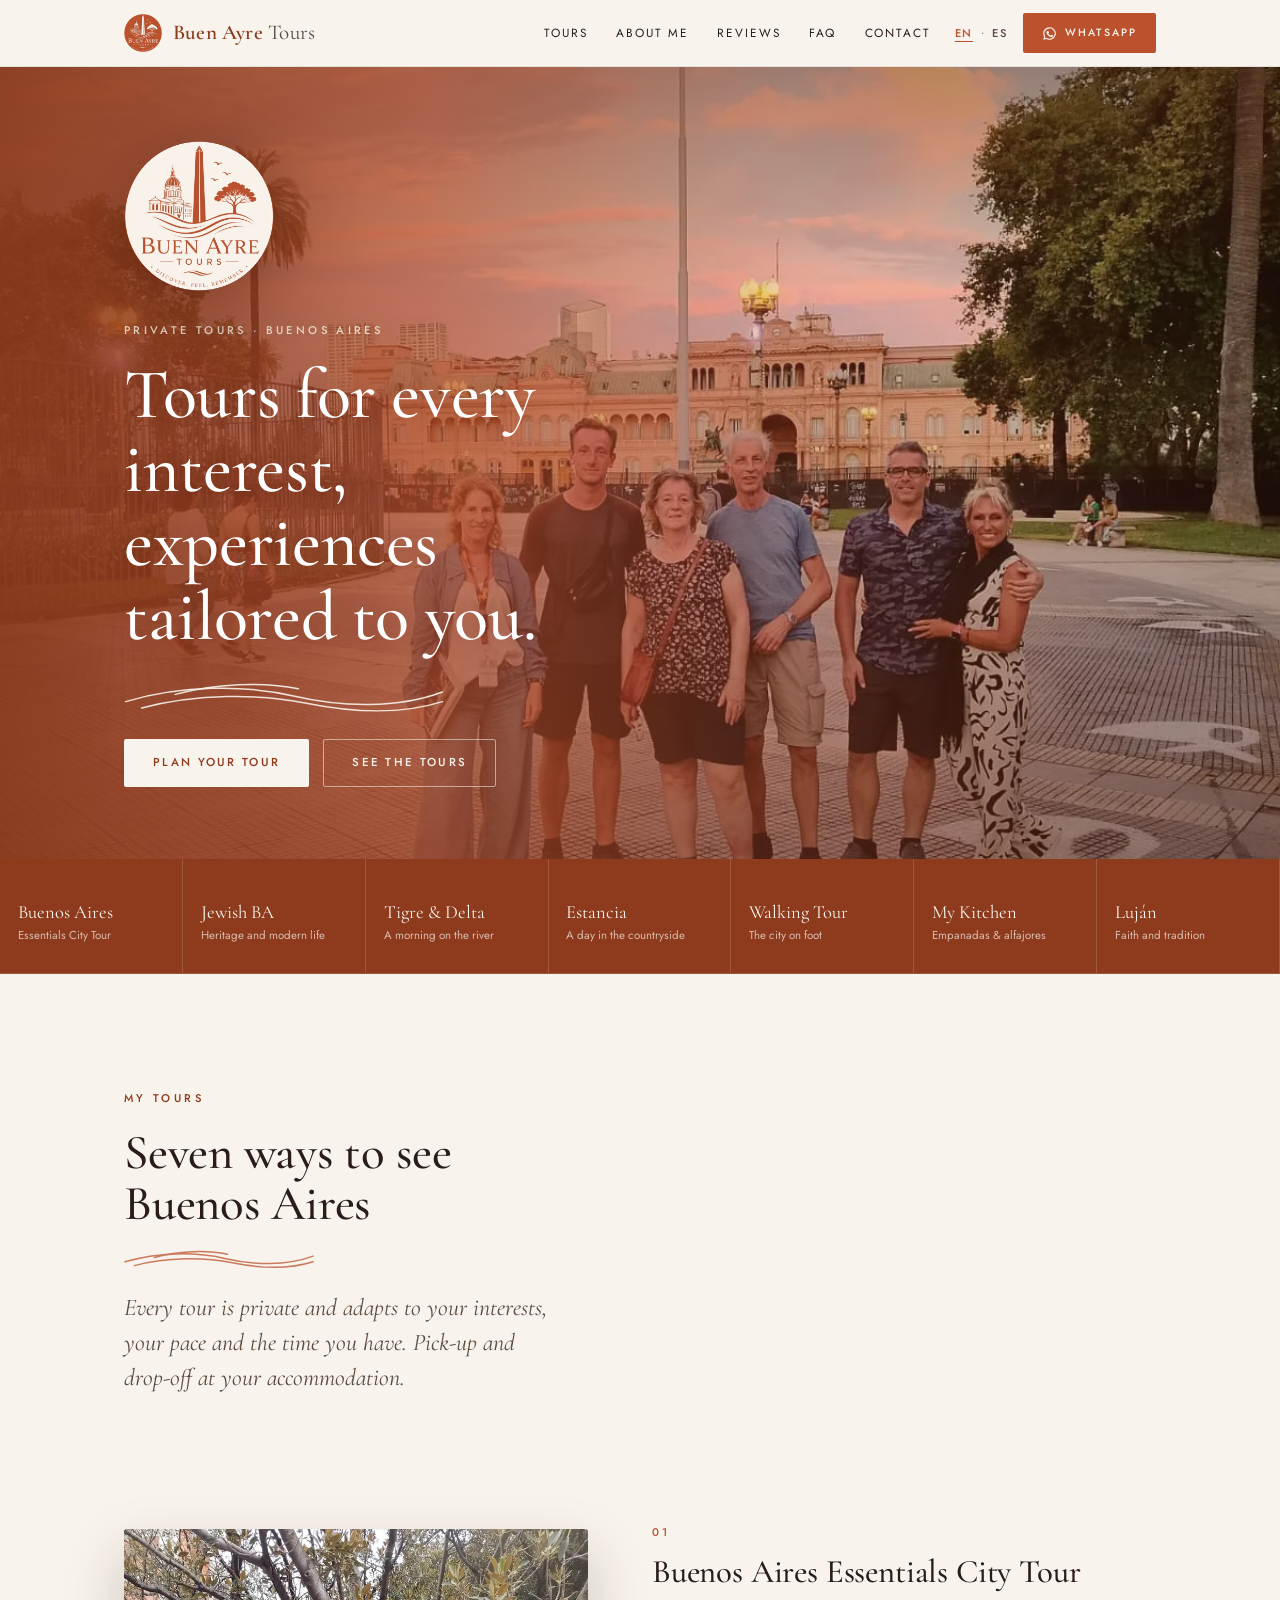
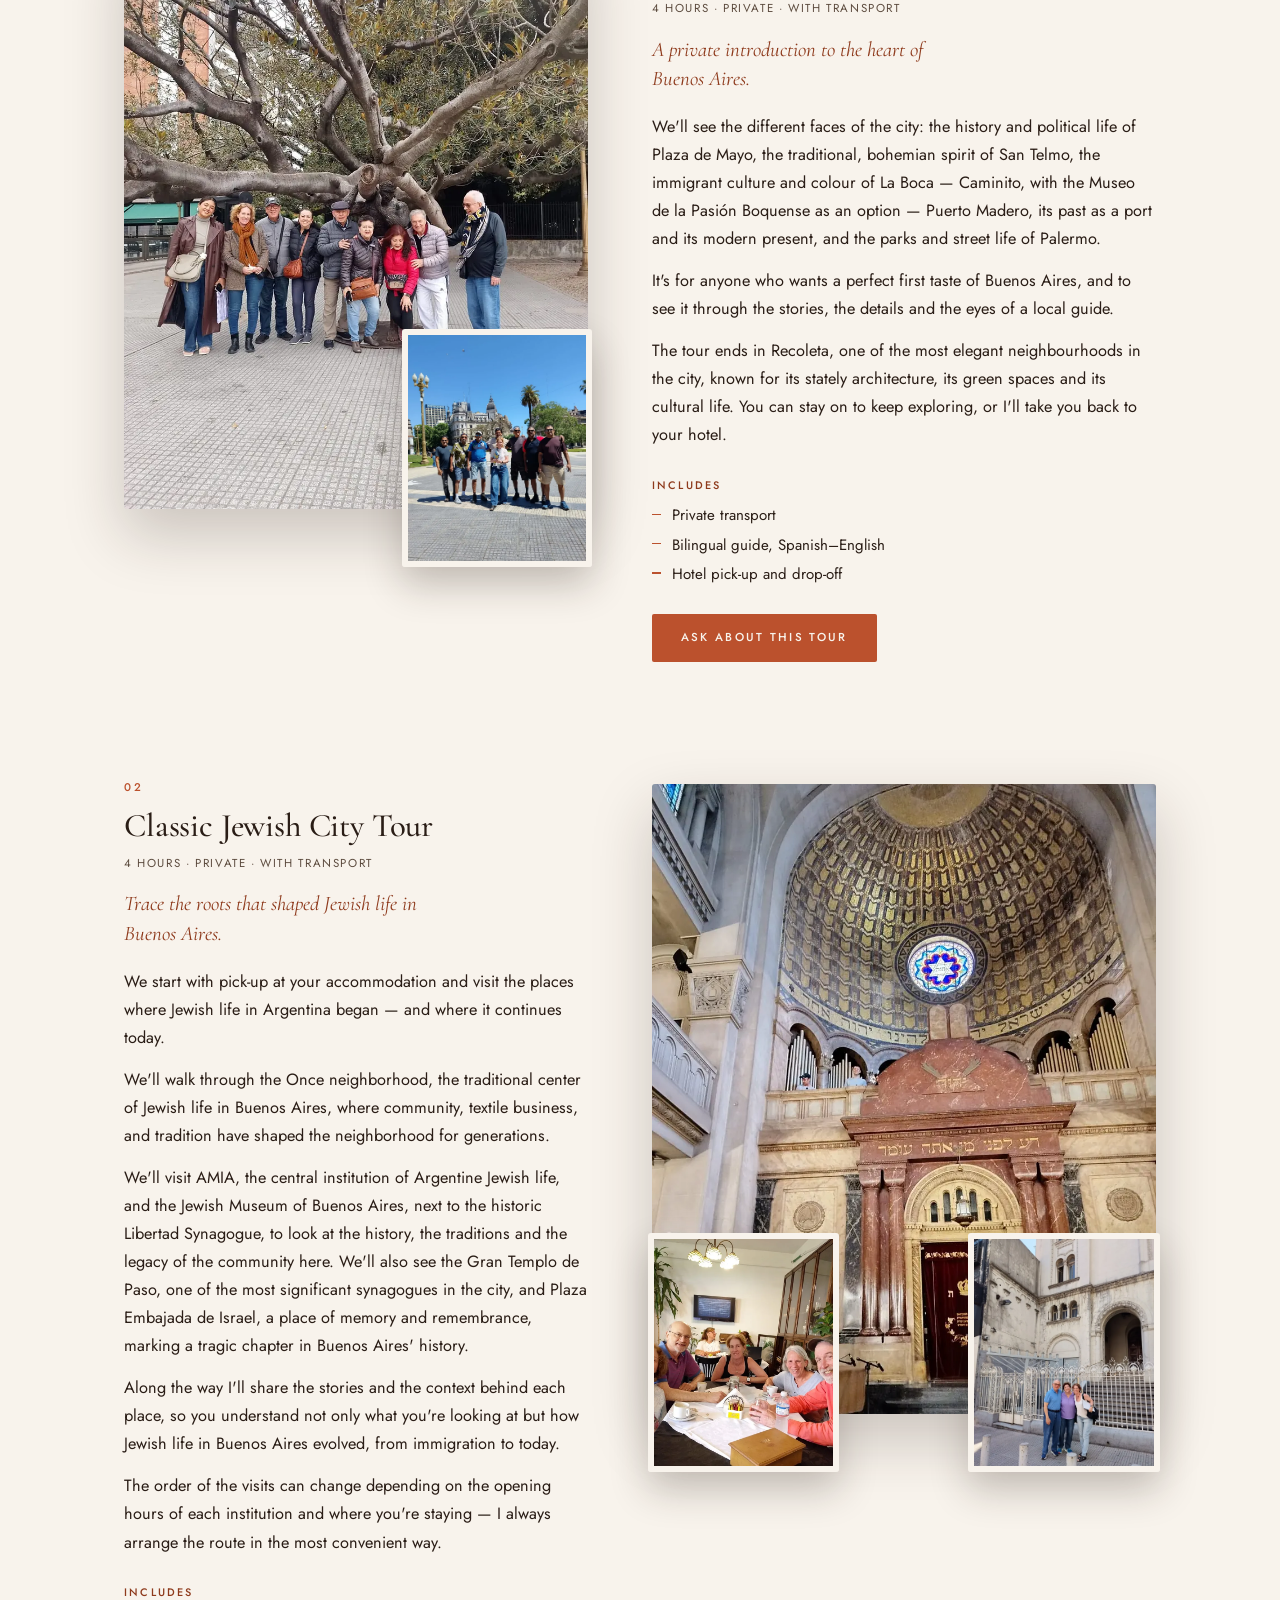
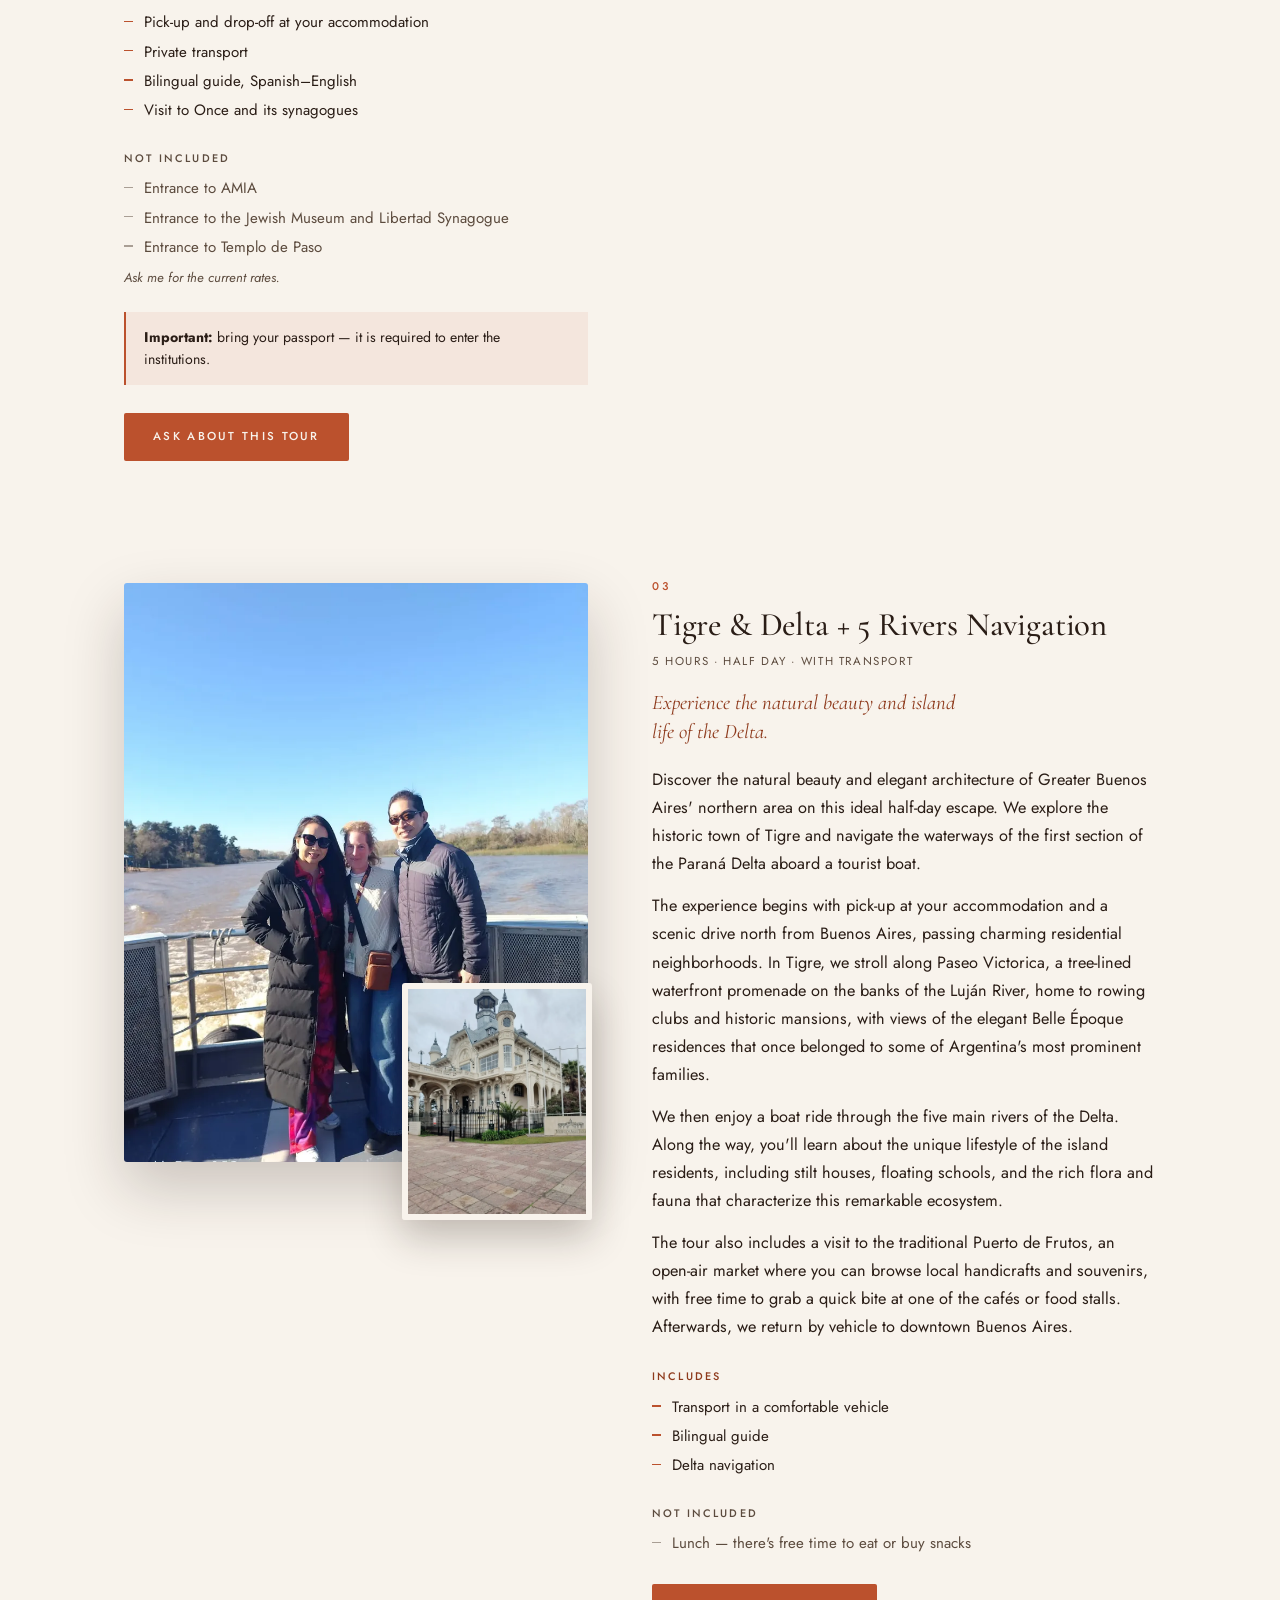
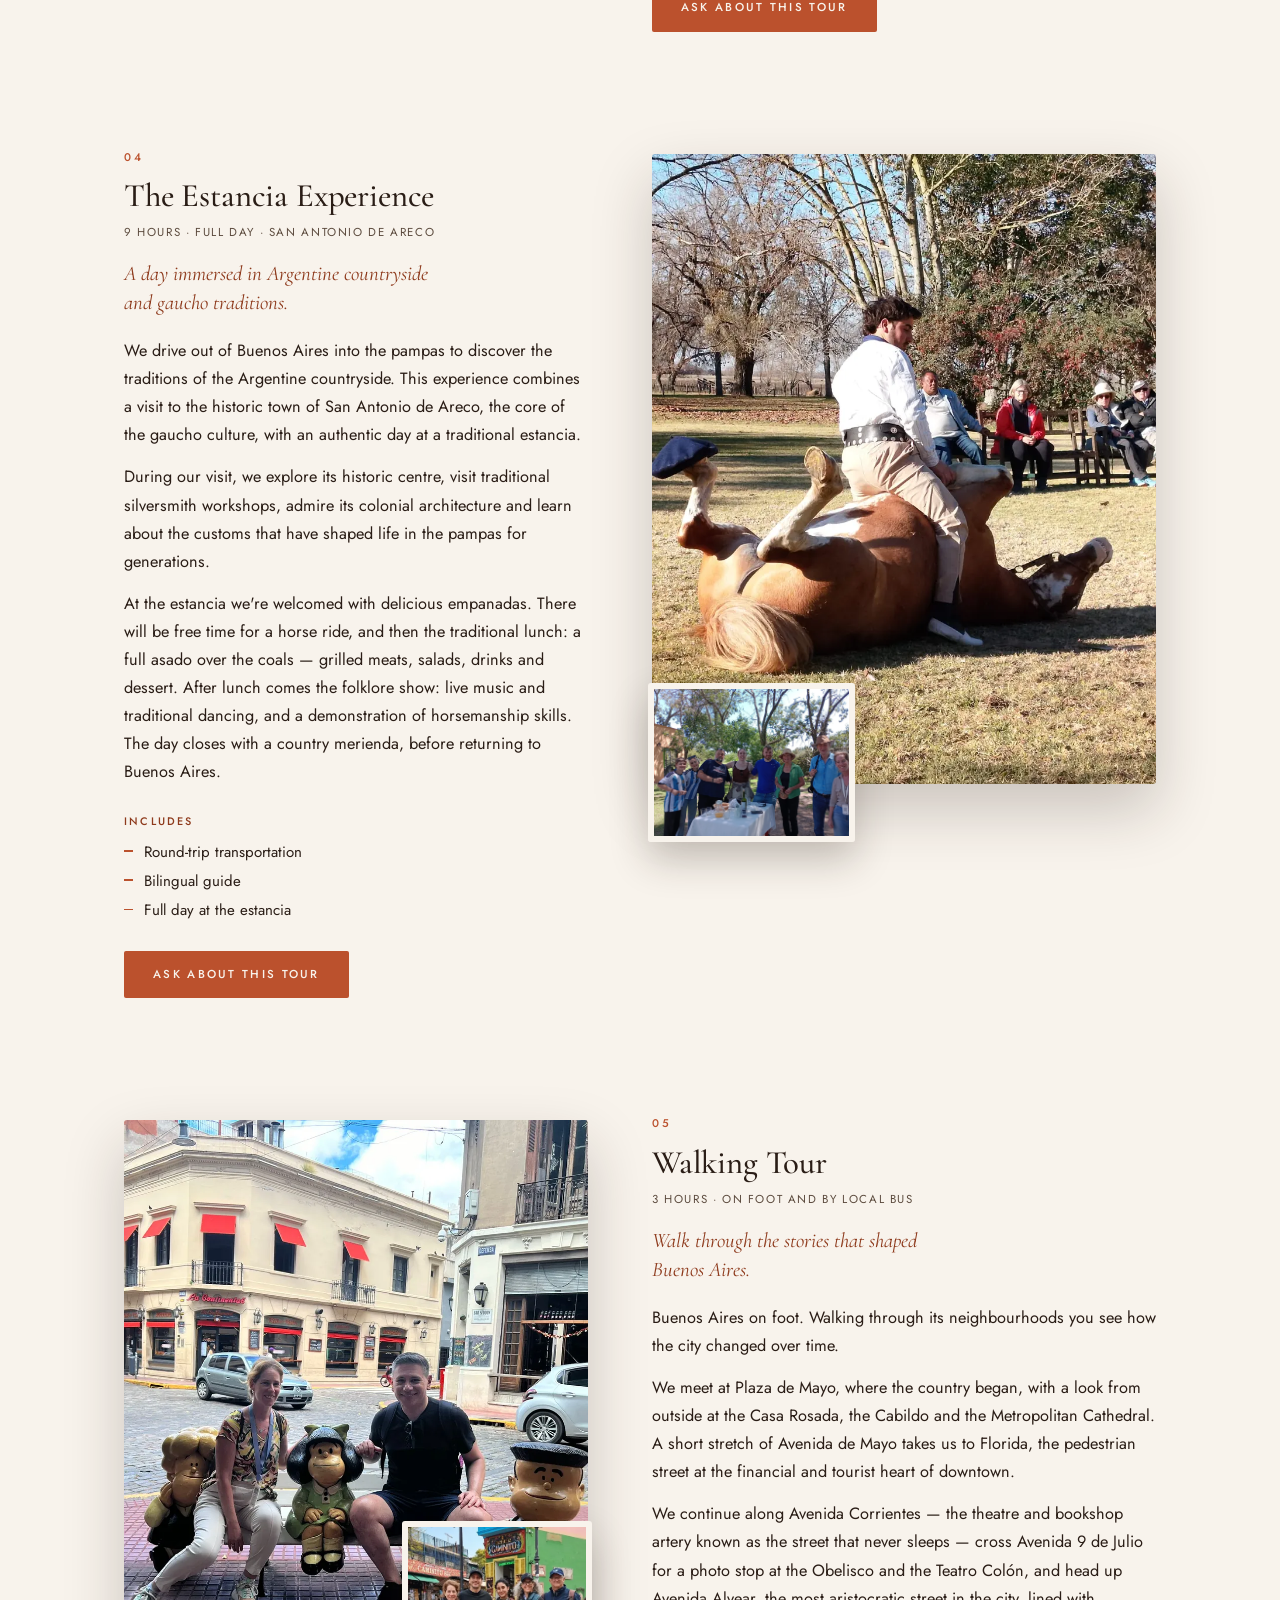
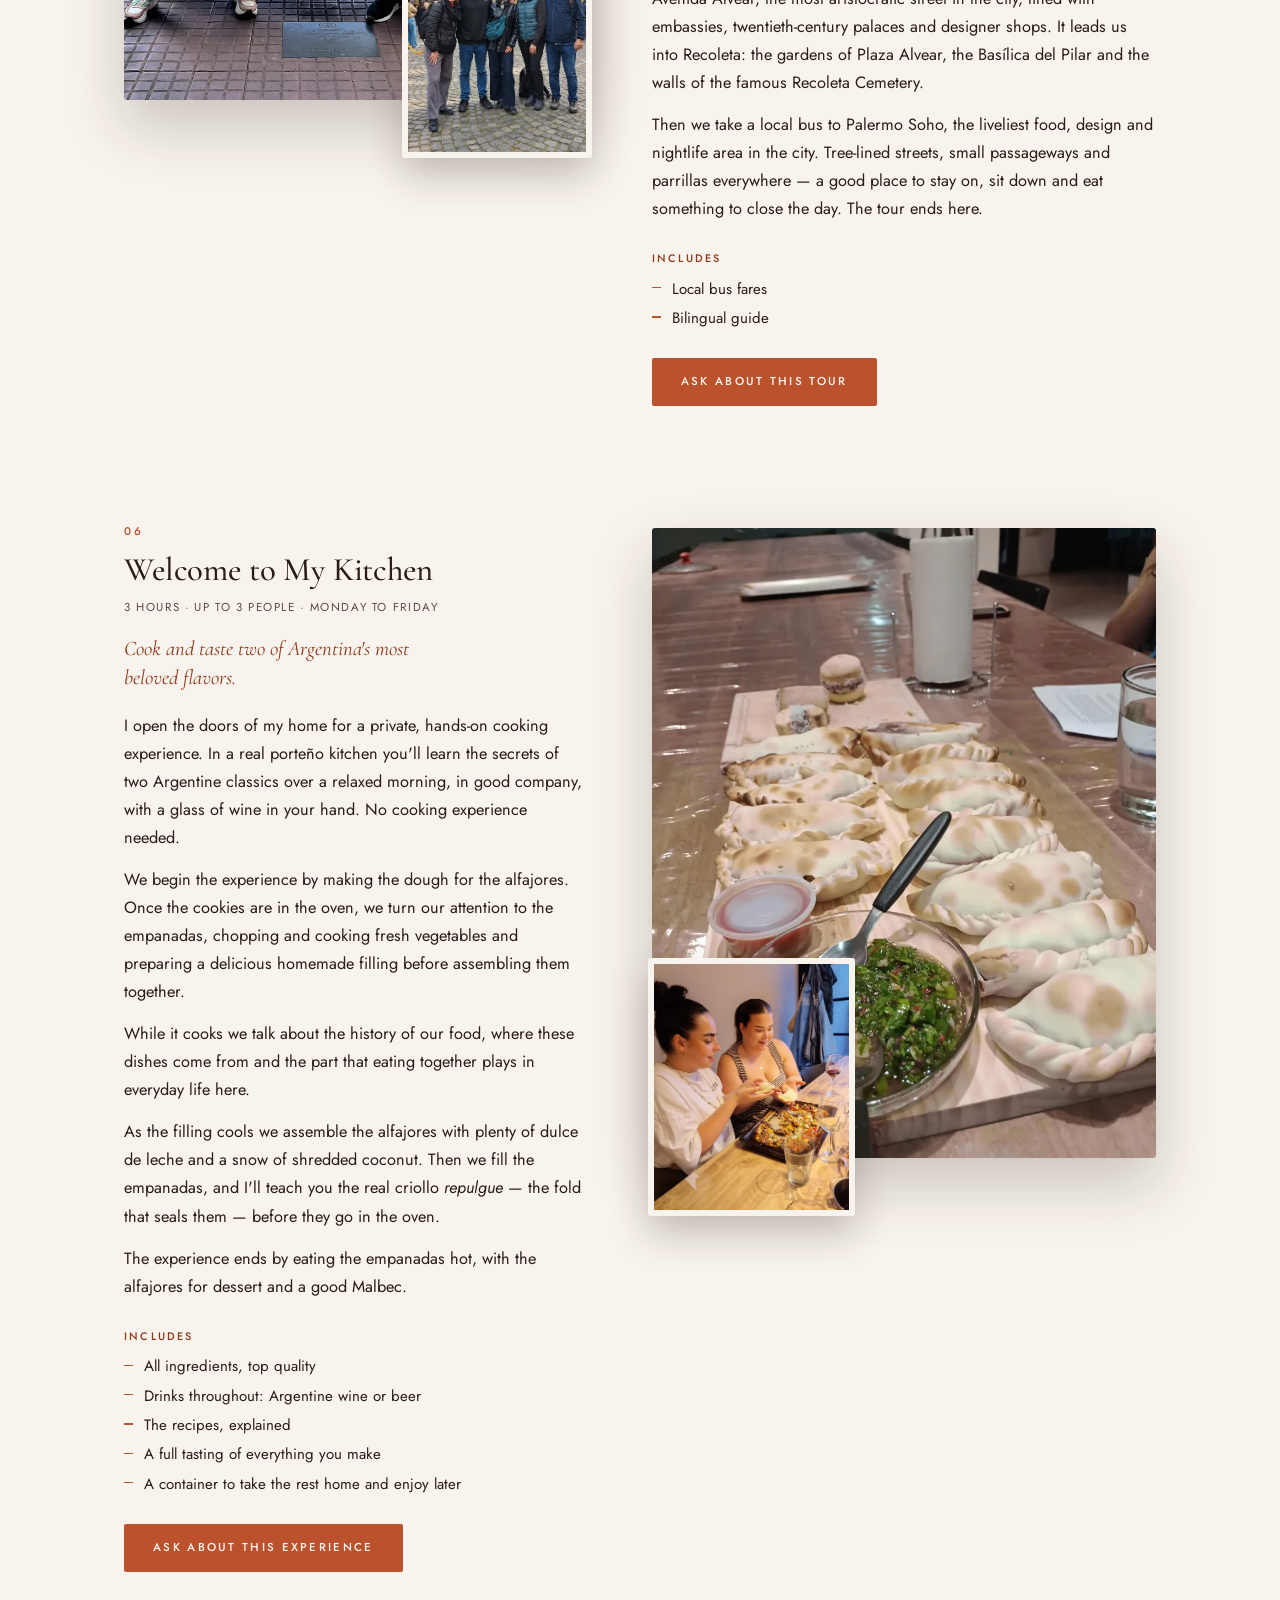
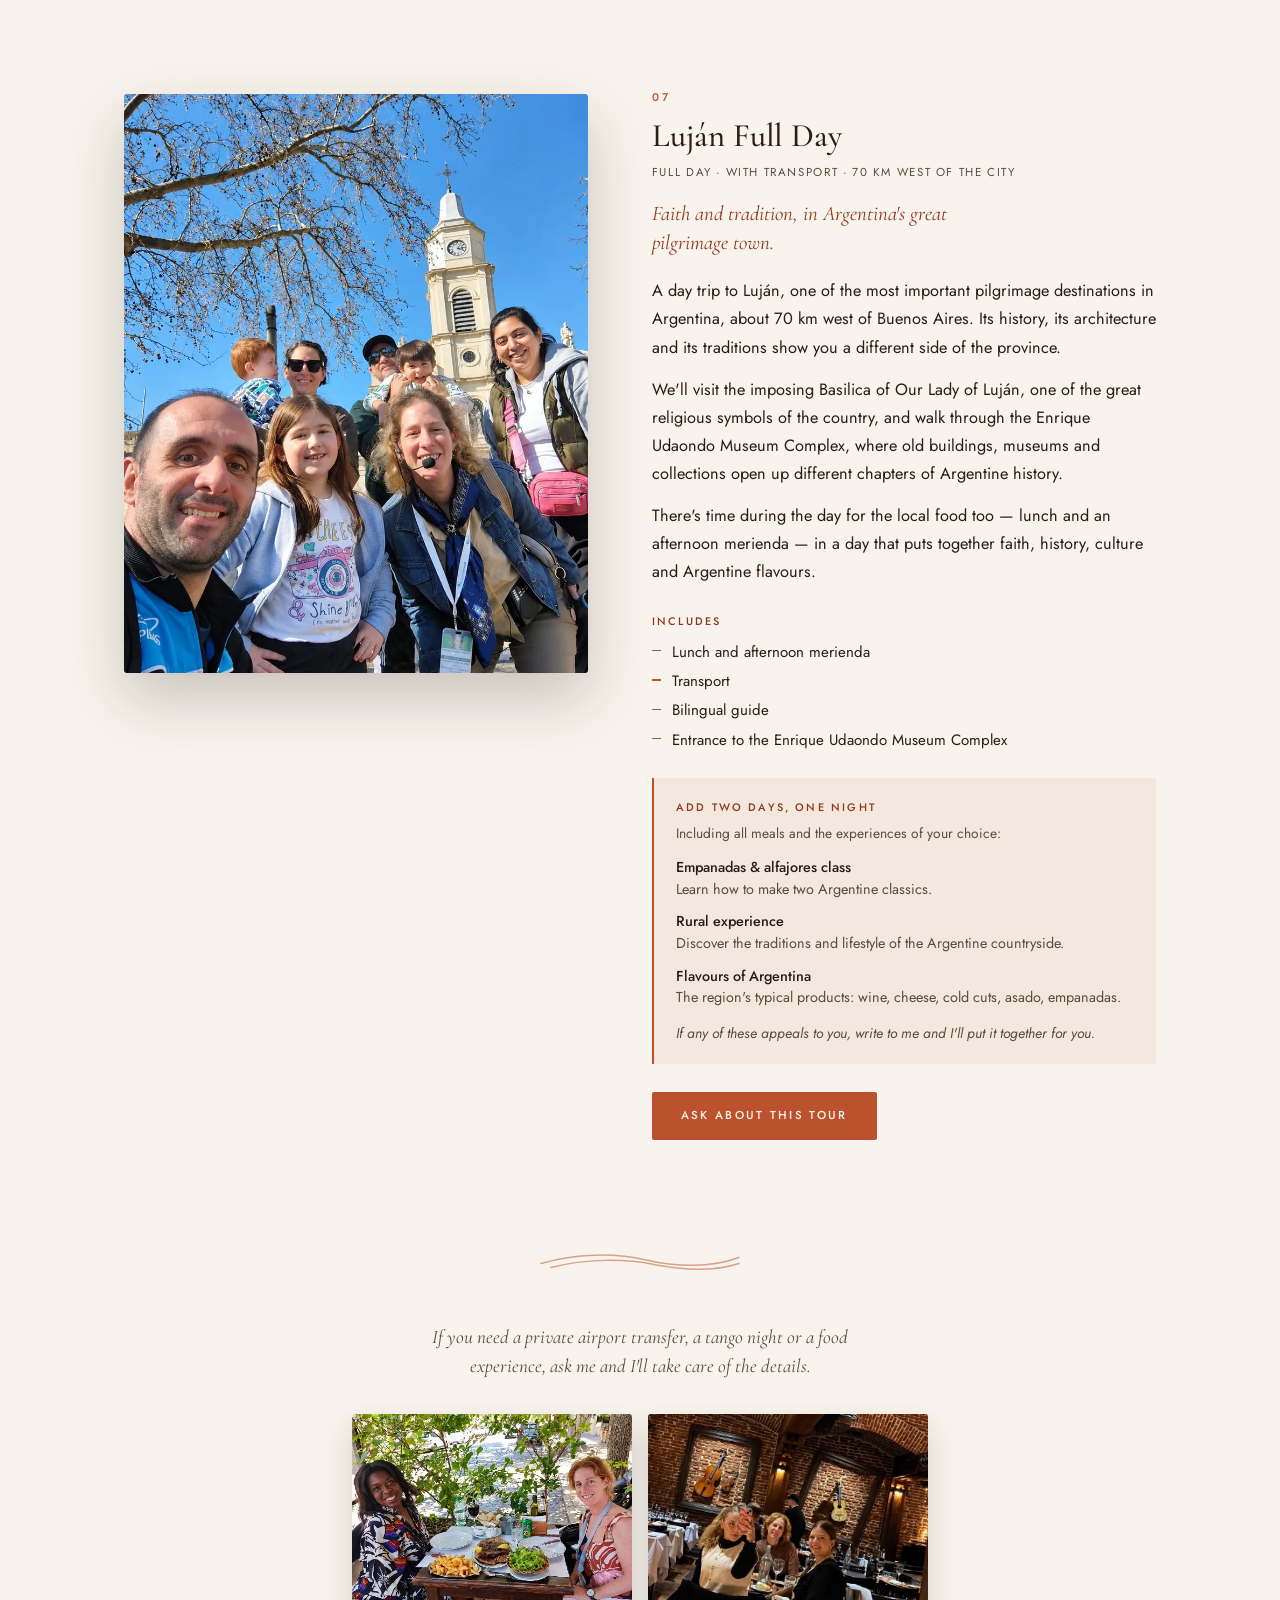
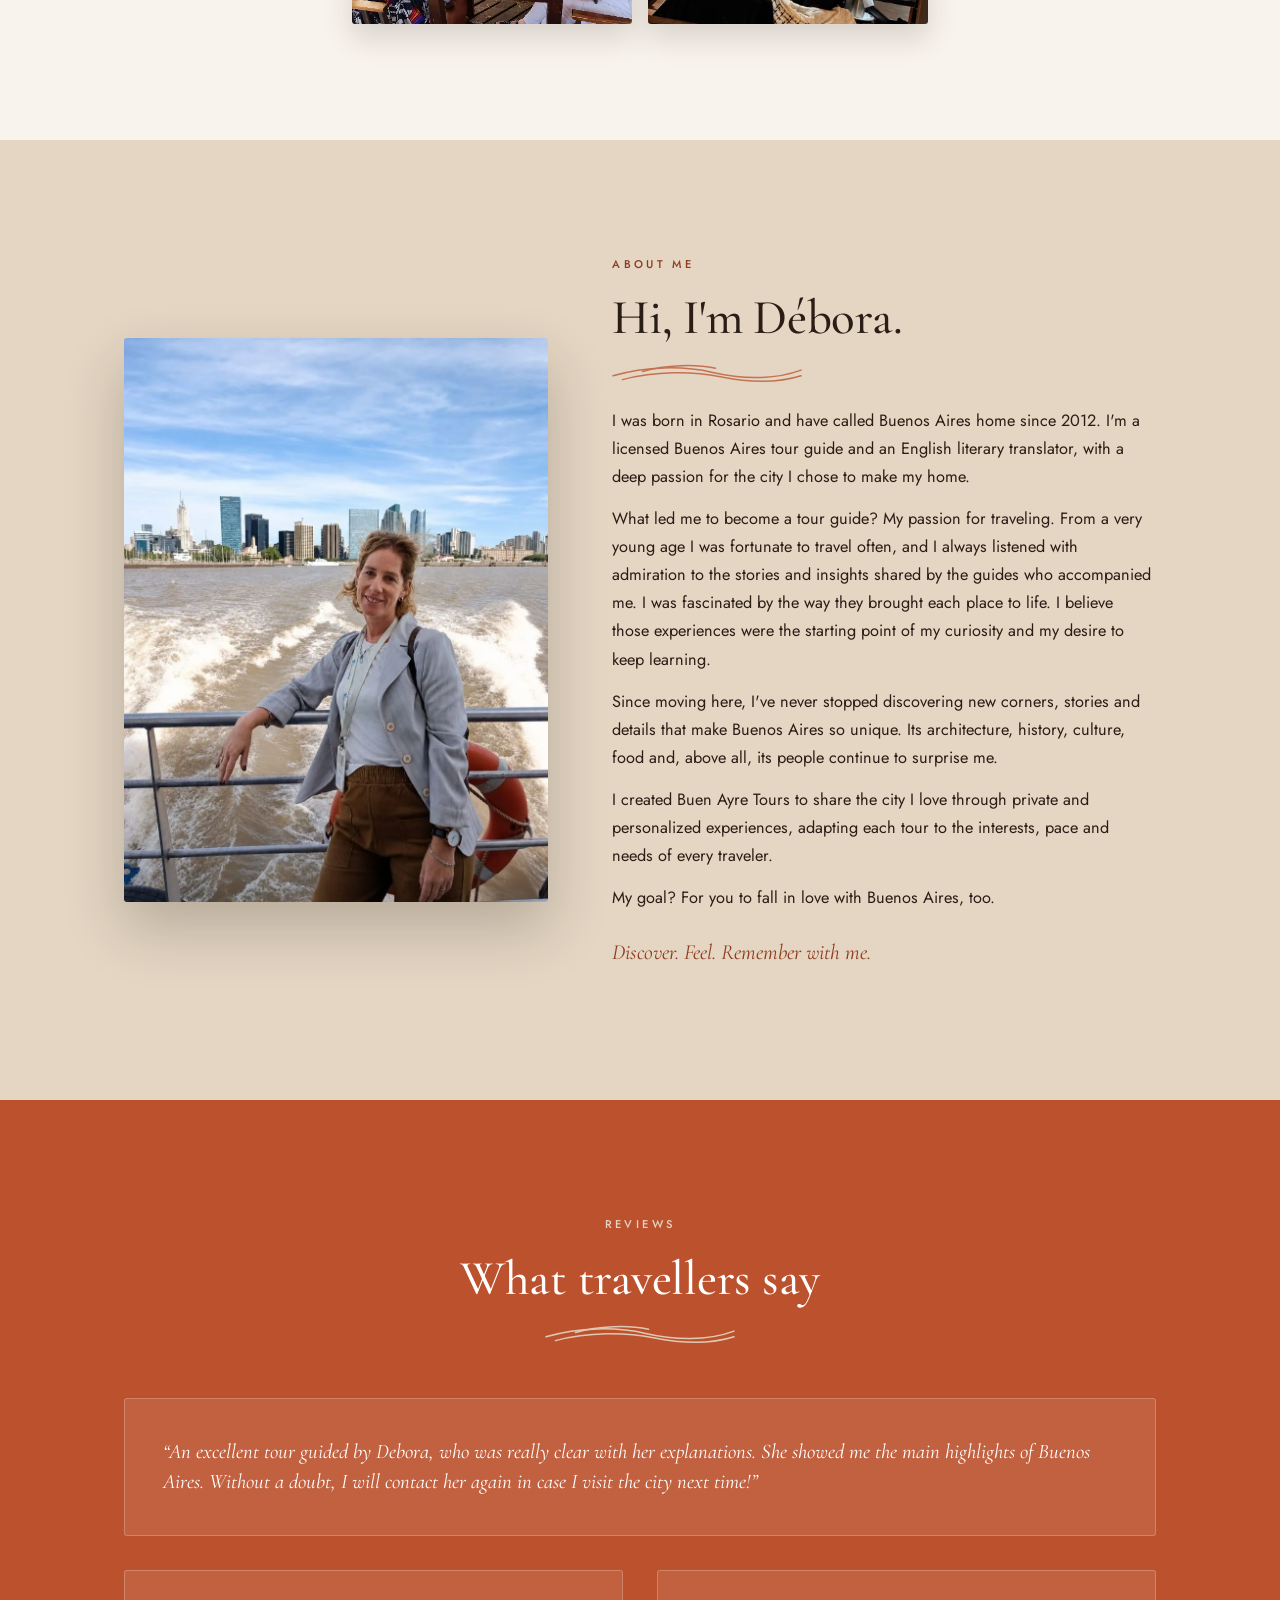
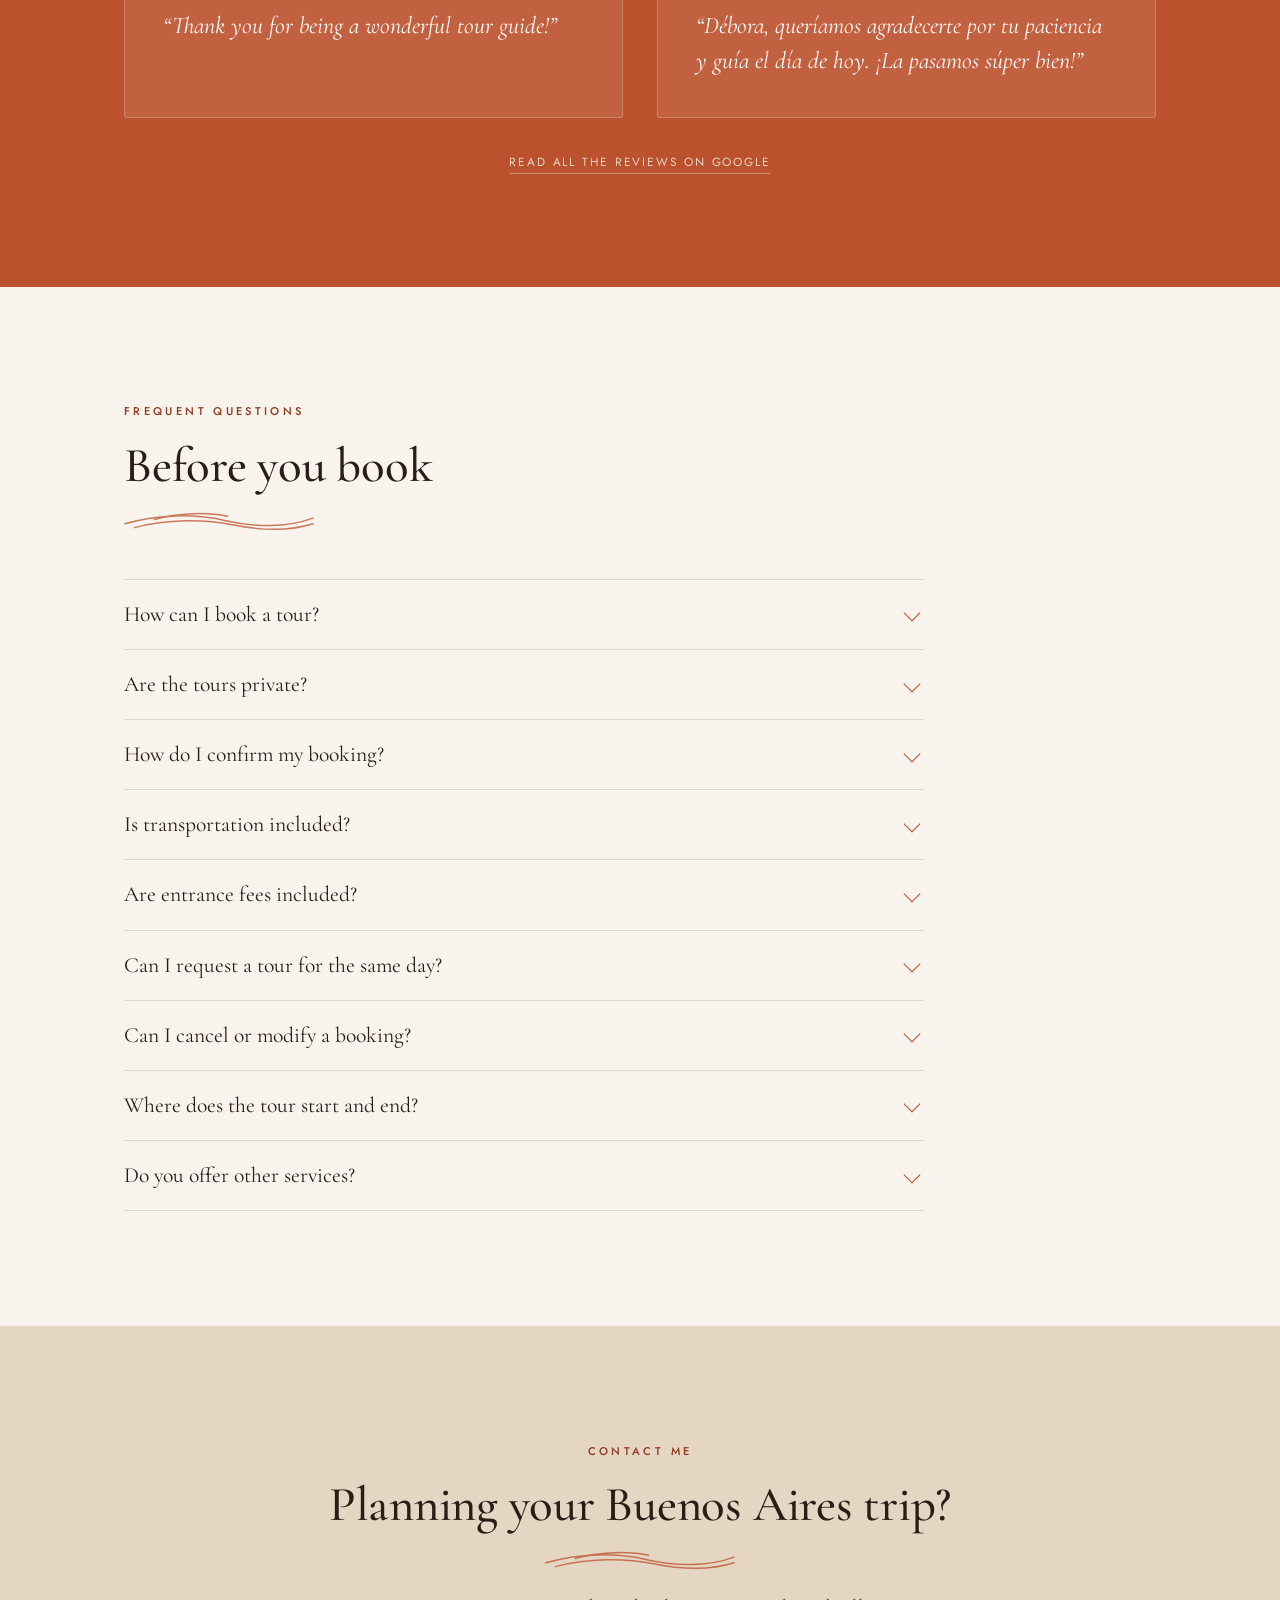
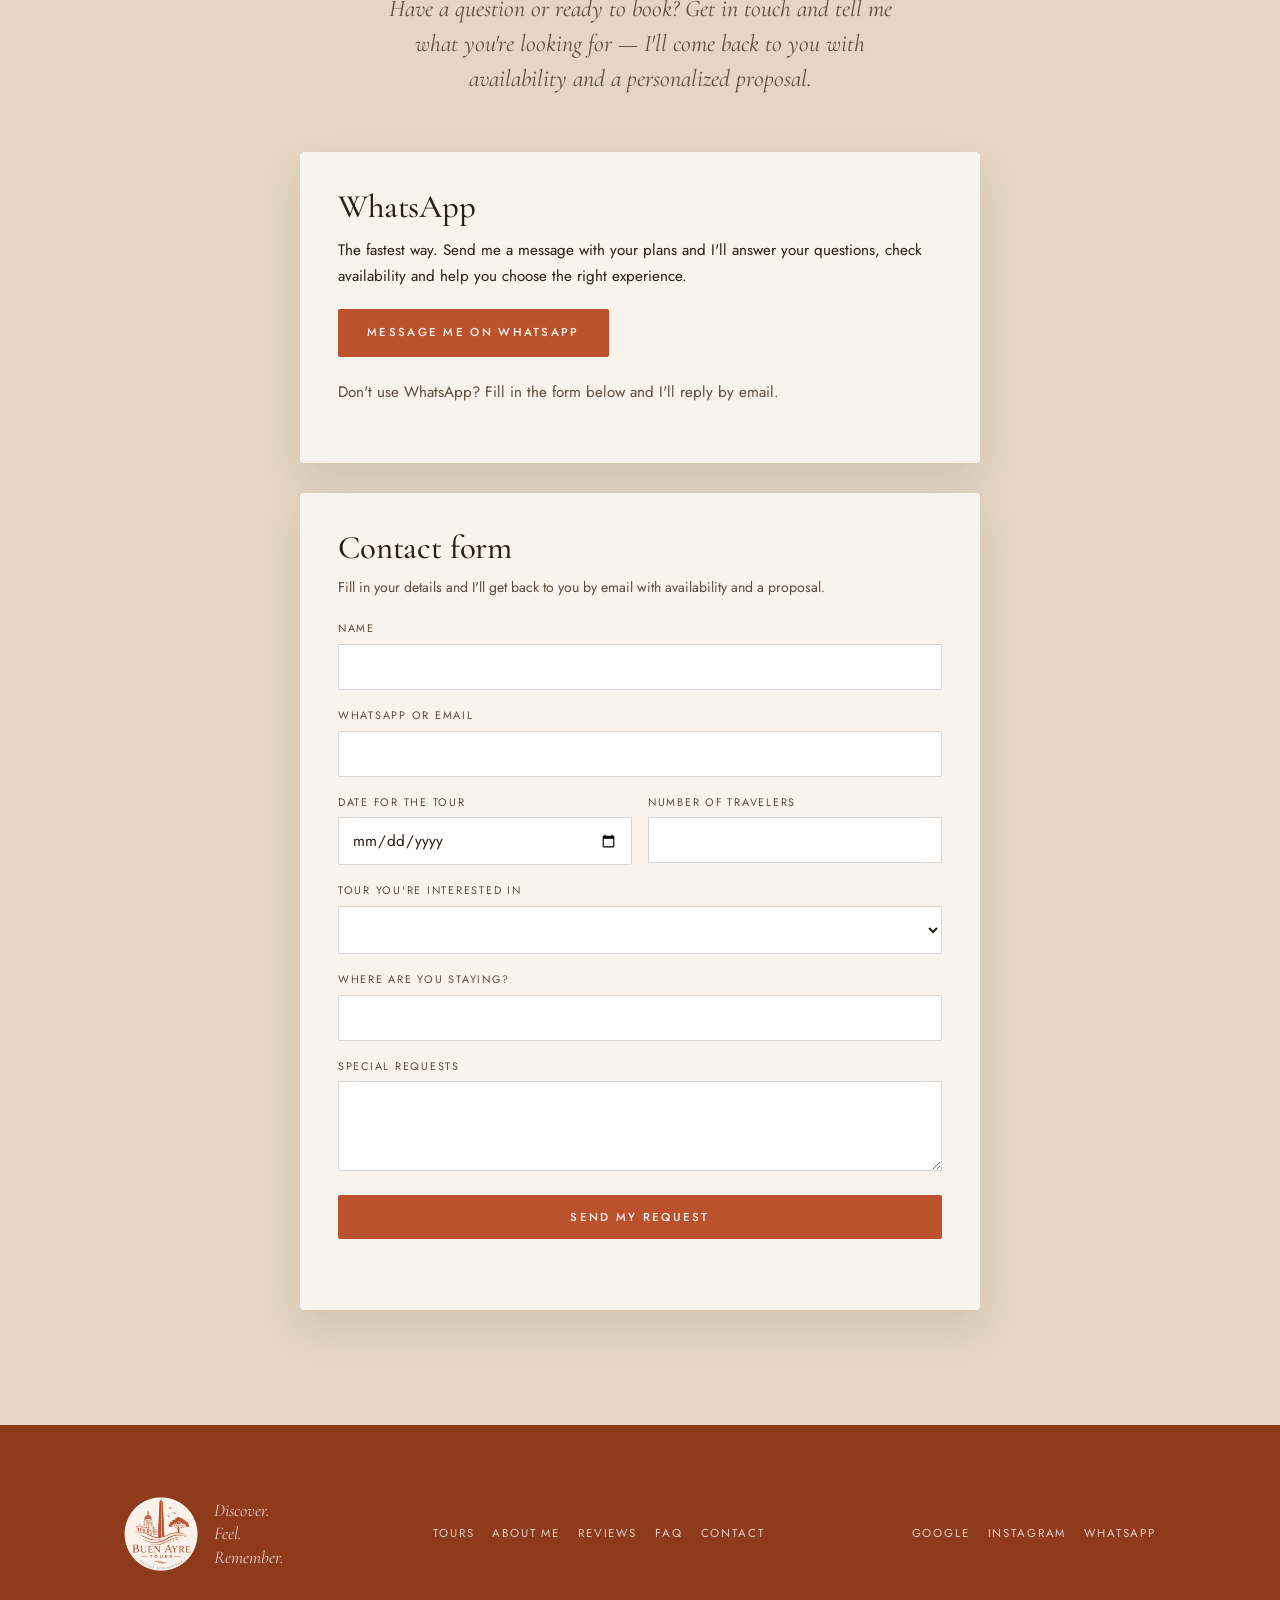
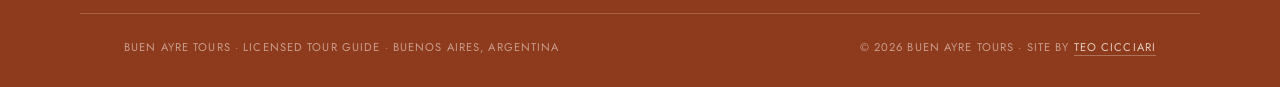
==== index.html @ 4535467e "Índice: "Buenos Aires / Essentials City Tour" y par de fotos parejo - El primer ítem del índice arma" ====
<!DOCTYPE html>
<html lang="en">
<head>
<meta charset="UTF-8">
<meta name="viewport" content="width=device-width, initial-scale=1.0">

<title>Buen Ayre Tours · Private tours in Buenos Aires</title>
<meta name="description" content="Private, personalized tours in Buenos Aires with Débora, a licensed local guide. City tour, Jewish heritage, Tigre, estancia, walking tour, cooking class and Luján.">

<link rel="icon" href="favicon.ico" sizes="any">
<link rel="apple-touch-icon" href="apple-touch-icon.png">

<meta property="og:type" content="website">
<meta property="og:title" content="Buen Ayre Tours · Private tours in Buenos Aires">
<meta property="og:description" content="Private, personalized tours in Buenos Aires with a licensed local guide.">
<meta property="og:image" content="https://buenayretours.com.ar/img/og.jpg">
<meta property="og:url" content="https://buenayretours.com.ar/">
<meta name="twitter:card" content="summary_large_image">

<link rel="preconnect" href="https://fonts.googleapis.com">
<link rel="preconnect" href="https://fonts.gstatic.com" crossorigin>
<link href="https://fonts.googleapis.com/css2?family=Cormorant+Garamond:ital,wght@0,400;0,500;0,600;1,400;1,500&family=Jost:wght@300;400;500&display=swap" rel="stylesheet">

<link rel="stylesheet" href="css/sitio.css">
</head>
<body>

<a class="saltar" href="#tours"><span data-lang="en">Skip to the tours</span><span data-lang="es">Ir a los tours</span></a>

<!-- ════════ BARRA ════════ -->
<header class="barra" id="barra">
  <div class="barra__in">
    <a class="marca" href="#inicio">
      <img src="img/sello.webp" width="44" height="44" alt="" loading="eager">
      <span class="marca__txt">Buen Ayre <em>Tours</em></span>
    </a>

    <nav class="menu" id="menu" aria-label="Main">
      <a href="#tours"><span data-lang="en">Tours</span><span data-lang="es">Tours</span></a>
      <a href="#sobre-mi"><span data-lang="en">About me</span><span data-lang="es">Sobre mí</span></a>
      <a href="#resenas"><span data-lang="en">Reviews</span><span data-lang="es">Reseñas</span></a>
      <a href="#faq"><span data-lang="en">FAQ</span><span data-lang="es">Preguntas</span></a>
      <a href="#contacto"><span data-lang="en">Contact</span><span data-lang="es">Contacto</span></a>
    </nav>

    <div class="barra__fin">
      <div class="idioma" role="group" aria-label="Language">
        <button type="button" data-set-lang="en" aria-pressed="true">EN</button>
        <span aria-hidden="true">·</span>
        <button type="button" data-set-lang="es" aria-pressed="false">ES</button>
      </div>
      <a class="btn btn--wa" href="#contacto" data-wa data-wa-msg="Hi Débora! I found your website and I'd like to ask about a tour in Buenos Aires.">
        <svg viewBox="0 0 24 24" aria-hidden="true" width="15" height="15"><path fill="currentColor" d="M12 2a10 10 0 0 0-8.7 15L2 22l5.2-1.3A10 10 0 1 0 12 2m0 1.8a8.2 8.2 0 1 1-4.2 15.2l-.3-.2-3 .8.8-2.9-.2-.3A8.2 8.2 0 0 1 12 3.8m-3.3 4c-.2 0-.5 0-.7.4-.2.4-.9.9-.9 2.2s.9 2.5 1 2.7c.2.2 1.8 2.9 4.5 3.9 2.2.8 2.7.7 3.2.6.5 0 1.5-.6 1.7-1.2.2-.6.2-1.1.2-1.2l-.6-.3-1.6-.8c-.2 0-.4-.1-.6.1l-.8 1c-.2.2-.3.2-.5.1a6.6 6.6 0 0 1-3.3-2.9c-.2-.4 0-.5.2-.7l.4-.5.3-.5v-.5l-.8-1.9c-.2-.4-.4-.4-.6-.4z"/></svg>
        <span data-lang="en">WhatsApp</span><span data-lang="es">WhatsApp</span>
      </a>
      <button class="hamb" id="hamb" type="button" aria-expanded="false" aria-controls="menu" aria-label="Menu">
        <i></i><i></i><i></i>
      </button>
    </div>
  </div>
</header>

<!-- ════════ HERO ════════ -->
<header class="hero" id="inicio">
  <img class="hero__foto" src="img/hero-plaza-de-mayo.webp" alt="Débora with a small group at Plaza de Mayo, with the Casa Rosada behind them at sunset" width="1200" height="944" loading="eager" fetchpriority="high">
  <div class="hero__velo"></div>

  <div class="hero__in wrap">
    <img class="hero__sello" src="img/sello-invertido.webp" width="230" height="230" alt="Buen Ayre Tours" loading="eager">

    <span class="eyebrow">
      <span data-lang="en">Private tours · Buenos Aires</span>
      <span data-lang="es">Tours privados · Buenos Aires</span>
    </span>

    <h1>
      <span data-lang="en">Tours for every interest, experiences tailored to you.</span>
      <span data-lang="es">Tours para todos los intereses, experiencias adaptadas a tus necesidades.</span>
    </h1>

    <svg class="viento viento--hero" viewBox="0 0 400 42" aria-hidden="true">
      <path d="M2 27 C 72 6, 152 6, 212 20 S 342 36, 398 15"/>
      <path d="M22 35 C 92 17, 168 17, 228 29 S 348 43, 398 27"/>
      <path d="M64 18 C 114 4, 174 2, 218 11"/>
    </svg>

    <div class="hero__botones">
      <a class="btn btn--claro" href="#contacto" data-wa data-wa-msg="Hi Débora! I found your website and I'd like to plan a tour in Buenos Aires.">
        <span data-lang="en">Plan your tour</span><span data-lang="es">Planeá tu tour</span>
      </a>
      <a class="btn btn--linea" href="#tours">
        <span data-lang="en">See the tours</span><span data-lang="es">Ver los tours</span>
      </a>
    </div>
  </div>
</header>

<main>

<!-- ════════ ÍNDICE DE TOURS ════════ -->
<nav class="indice" aria-label="Tours">
  <a class="indice__it" href="#tour-1">
    <svg class="viento wl" viewBox="0 0 400 20" aria-hidden="true"><path d="M2 13 C 90 2, 200 2, 290 9 S 370 15, 398 7"/></svg>
    <span class="t">Buenos Aires</span>
    <span class="s"><span data-lang="en">Essentials City Tour</span><span data-lang="es">Los imperdibles de la ciudad</span></span>
  </a>
  <a class="indice__it" href="#tour-2">
    <svg class="viento wl" viewBox="0 0 400 20" aria-hidden="true"><path d="M2 13 C 90 2, 200 2, 290 9 S 370 15, 398 7"/></svg>
    <span class="t">Jewish BA</span>
    <span class="s"><span data-lang="en">Heritage and modern life</span><span data-lang="es">Herencia y vida actual</span></span>
  </a>
  <a class="indice__it" href="#tour-3">
    <svg class="viento wl" viewBox="0 0 400 20" aria-hidden="true"><path d="M2 13 C 90 2, 200 2, 290 9 S 370 15, 398 7"/></svg>
    <span class="t">Tigre &amp; Delta</span>
    <span class="s"><span data-lang="en">A morning on the river</span><span data-lang="es">Una mañana en el río</span></span>
  </a>
  <a class="indice__it" href="#tour-4">
    <svg class="viento wl" viewBox="0 0 400 20" aria-hidden="true"><path d="M2 13 C 90 2, 200 2, 290 9 S 370 15, 398 7"/></svg>
    <span class="t">Estancia</span>
    <span class="s"><span data-lang="en">A day in the countryside</span><span data-lang="es">Un día de campo</span></span>
  </a>
  <a class="indice__it" href="#tour-5">
    <svg class="viento wl" viewBox="0 0 400 20" aria-hidden="true"><path d="M2 13 C 90 2, 200 2, 290 9 S 370 15, 398 7"/></svg>
    <span class="t">Walking Tour</span>
    <span class="s"><span data-lang="en">The city on foot</span><span data-lang="es">La ciudad a pie</span></span>
  </a>
  <a class="indice__it" href="#tour-6">
    <svg class="viento wl" viewBox="0 0 400 20" aria-hidden="true"><path d="M2 13 C 90 2, 200 2, 290 9 S 370 15, 398 7"/></svg>
    <span class="t">My Kitchen</span>
    <span class="s"><span data-lang="en">Empanadas &amp; alfajores</span><span data-lang="es">Empanadas y alfajores</span></span>
  </a>
  <a class="indice__it" href="#tour-7">
    <svg class="viento wl" viewBox="0 0 400 20" aria-hidden="true"><path d="M2 13 C 90 2, 200 2, 290 9 S 370 15, 398 7"/></svg>
    <span class="t">Luján</span>
    <span class="s"><span data-lang="en">Faith and tradition</span><span data-lang="es">Fe y tradición</span></span>
  </a>
</nav>

<!-- ════════ TOURS ════════ -->
<section class="seccion" id="tours">
  <div class="wrap">
    <div class="cabeza rv">
      <span class="eyebrow"><span data-lang="en">My tours</span><span data-lang="es">Mis tours</span></span>
      <h2><span data-lang="en">Seven ways to see Buenos Aires</span><span data-lang="es">Siete maneras de ver Buenos Aires</span></h2>
      <svg class="viento viento--tit" viewBox="0 0 400 42" aria-hidden="true">
        <path d="M2 27 C 72 6, 152 6, 212 20 S 342 36, 398 15"/>
        <path d="M22 35 C 92 17, 168 17, 228 29 S 348 43, 398 27"/>
        <path d="M64 18 C 114 4, 174 2, 218 11"/>
      </svg>
      <p class="lede">
        <span data-lang="en">Every tour is private and adapts to your interests, your pace and the time you have. Pick-up and drop-off at your accommodation.</span>
        <span data-lang="es">Todos los tours son privados y se adaptan a tus intereses, tu ritmo y el tiempo que tengas. Pick-up y drop-off en tu alojamiento.</span>
      </p>
    </div>
  </div>

  <!-- ── 01 ── -->
  <article class="tour rv" id="tour-1">
    <div class="tour__fotos">
      <img class="tour__f1" src="img/city-grupo-arbol.webp" alt="Débora with a group under the great gomero tree in Recoleta" width="862" height="1150" loading="lazy">
      <img class="tour__f2" src="img/city-grupo-centro.webp" alt="Débora with a group in downtown Buenos Aires" width="862" height="1150" loading="lazy">
    </div>
    <div class="tour__txt">
      <span class="tour__n">01</span>
      <h3>
        <span data-lang="en">Buenos Aires Essentials City Tour</span>
        <span data-lang="es">Los imperdibles de la ciudad</span>
      </h3>
      <p class="tour__dur"><span data-lang="en">4 hours · private · with transport</span><span data-lang="es">4 horas · privado · con traslado</span></p>
      <p class="tour__hook">
        <span data-lang="en">A private introduction to the heart of Buenos Aires.</span>
        <span data-lang="es">Descubrí la esencia de Buenos Aires en un recorrido privado y personalizado.</span>
      </p>

      <div class="tour__cuerpo" data-lang="en">
        <p>We'll see the different faces of the city: the history and political life of Plaza de Mayo, the traditional, bohemian spirit of San Telmo, the immigrant culture and colour of La Boca — Caminito, with the Museo de la Pasión Boquense as an option — Puerto Madero, its past as a port and its modern present, and the parks and street life of Palermo.</p>
        <p>It's for anyone who wants a perfect first taste of Buenos Aires, and to see it through the stories, the details and the eyes of a local guide.</p>
        <p>The tour ends in Recoleta, one of the most elegant neighbourhoods in the city, known for its stately architecture, its green spaces and its cultural life. You can stay on to keep exploring, or I'll take you back to your hotel.</p>
      </div>
      <div class="tour__cuerpo" data-lang="es">
        <p>En este recorrido descubriremos diferentes caras de Buenos Aires: la historia y la vida política en la Plaza de Mayo, el espíritu tradicional y bohemio de San Telmo, la cultura inmigrante y el color de La Boca (Caminito) con el Museo de la Pasión Boquense (opcional), Puerto Madero —su pasado como puerto y su presente moderno— y los espacios verdes y la vida urbana de Palermo.</p>
        <p>Un recorrido pensado para quienes quieren un primer sabor de Buenos Aires, y descubrirla a través de historias, detalles y la mirada de un guía local.</p>
        <p>El tour finaliza en Recoleta, uno de los barrios más elegantes y tradicionales de Buenos Aires, reconocido por su arquitectura señorial, sus espacios verdes y su rica vida cultural. Podés elegir permanecer allí para seguir explorando la zona o regresar a tu alojamiento.</p>
      </div>

      <div class="incluye">
        <h4><span data-lang="en">Includes</span><span data-lang="es">Incluye</span></h4>
        <ul>
          <li><span data-lang="en">Private transport</span><span data-lang="es">Traslado privado</span></li>
          <li><span data-lang="en">Bilingual guide, Spanish–English</span><span data-lang="es">Guía bilingüe español-inglés</span></li>
          <li><span data-lang="en">Hotel pick-up and drop-off</span><span data-lang="es">Pick-up y drop-off en el hotel</span></li>
        </ul>
      </div>

      <a class="btn btn--terra" href="#contacto" data-wa data-wa-msg="Hi Débora! I'd like to ask about the Buenos Aires Essentials City Tour.">
        <span data-lang="en">Ask about this tour</span><span data-lang="es">Consultar por este tour</span>
      </a>
    </div>
  </article>

  <!-- ── 02 ── -->
  <article class="tour tour--inv rv" id="tour-2">
    <div class="tour__fotos tour__fotos--tres">
      <img class="tour__f1" src="img/jewish-templo.webp" alt="Interior of the Libertad Synagogue in Buenos Aires" width="895" height="1150" loading="lazy">
      <img class="tour__f2" src="img/jewish-grupo-cafe.webp" alt="Débora with a small group around a café table in Once" width="1150" height="862" loading="lazy">
      <img class="tour__f3" src="img/jewish-grupo-sinagoga.webp" alt="Débora with two travellers outside a synagogue in Once" width="903" height="1150" loading="lazy">
    </div>
    <div class="tour__txt">
      <span class="tour__n">02</span>
      <h3>
        <span data-lang="en">Classic Jewish City Tour</span>
        <span data-lang="es">City tour judaico clásico</span>
      </h3>
      <p class="tour__dur"><span data-lang="en">4 hours · private · with transport</span><span data-lang="es">4 horas · privado · con traslado</span></p>
      <p class="tour__hook">
        <span data-lang="en">Trace the roots that shaped Jewish life in Buenos Aires.</span>
        <span data-lang="es">Los comienzos de la comunidad judía en Argentina y su presente porteño.</span>
      </p>

      <div class="tour__cuerpo" data-lang="en">
        <p>We start with pick-up at your accommodation and visit the places where Jewish life in Argentina began — and where it continues today.</p>
        <p>We'll walk through the Once neighborhood, the traditional center of Jewish life in Buenos Aires, where community, textile business, and tradition have shaped the neighborhood for generations.</p>
        <p>We'll visit AMIA, the central institution of Argentine Jewish life, and the Jewish Museum of Buenos Aires, next to the historic Libertad Synagogue, to look at the history, the traditions and the legacy of the community here. We'll also see the Gran Templo de Paso, one of the most significant synagogues in the city, and Plaza Embajada de Israel, a place of memory and remembrance, marking a tragic chapter in Buenos Aires' history.</p>
        <p>Along the way I'll share the stories and the context behind each place, so you understand not only what you're looking at but how Jewish life in Buenos Aires evolved, from immigration to today.</p>
        <p>The order of the visits can change depending on the opening hours of each institution and where you're staying — I always arrange the route in the most convenient way.</p>
      </div>
      <div class="tour__cuerpo" data-lang="es">
        <p>El recorrido comienza con pick-up en su alojamiento y nos lleva a conocer distintos lugares que forman parte de los comienzos de la comunidad judía en Argentina y su presente moderno porteño.</p>
        <p>Recorreremos el barrio de Once, centro tradicional de la vida judía en Buenos Aires, donde la comunidad, el negocio textil y la tradición le fueron dando forma al barrio durante generaciones.</p>
        <p>Visitaremos AMIA, institución central de la comunidad judía argentina, y el Museo Judío de Buenos Aires, ubicado junto a la histórica Sinagoga Libertad. También el Gran Templo de Paso, una de las sinagogas más significativas de Buenos Aires, y la Plaza Embajada de Israel, espacio de memoria y homenaje, que marca un capítulo trágico de la historia de Buenos Aires.</p>
        <p>Durante el recorrido comparto historias y contexto para comprender no solo los lugares que visitamos, sino también la evolución de la vida judía en Buenos Aires, desde la inmigración hasta la actualidad.</p>
        <p>El orden de las visitas puede variar de acuerdo con los horarios disponibles para el ingreso a las instituciones y con la ubicación de su alojamiento, buscando siempre organizar el recorrido de la manera más conveniente.</p>
      </div>

      <div class="incluye">
        <h4><span data-lang="en">Includes</span><span data-lang="es">Incluye</span></h4>
        <ul>
          <li><span data-lang="en">Pick-up and drop-off at your accommodation</span><span data-lang="es">Pick-up y drop-off en su alojamiento</span></li>
          <li><span data-lang="en">Private transport</span><span data-lang="es">Transporte privado</span></li>
          <li><span data-lang="en">Bilingual guide, Spanish–English</span><span data-lang="es">Guía bilingüe español-inglés</span></li>
          <li><span data-lang="en">Visit to Once and its synagogues</span><span data-lang="es">Visita al barrio de Once y sus sinagogas</span></li>
        </ul>
      </div>
      <div class="incluye incluye--no">
        <h4><span data-lang="en">Not included</span><span data-lang="es">No incluye</span></h4>
        <ul>
          <li><span data-lang="en">Entrance to AMIA</span><span data-lang="es">Entrada a AMIA</span></li>
          <li><span data-lang="en">Entrance to the Jewish Museum and Libertad Synagogue</span><span data-lang="es">Entrada al Museo Judío y Sinagoga Libertad</span></li>
          <li><span data-lang="en">Entrance to Templo de Paso</span><span data-lang="es">Entrada al Templo de Paso</span></li>
        </ul>
        <p class="incluye__pie"><span data-lang="en">Ask me for the current rates.</span><span data-lang="es">Consultar valores.</span></p>
      </div>

      <p class="aviso">
        <span data-lang="en"><strong>Important:</strong> bring your passport — it is required to enter the institutions.</span>
        <span data-lang="es"><strong>Importante:</strong> no olvidar el pasaporte para el ingreso a las instituciones.</span>
      </p>

      <a class="btn btn--terra" href="#contacto" data-wa data-wa-msg="Hi Débora! I'd like to ask about the Classic Jewish City Tour.">
        <span data-lang="en">Ask about this tour</span><span data-lang="es">Consultar por este tour</span>
      </a>
    </div>
  </article>

  <!-- ── 03 ── -->
  <article class="tour tour--ombu rv" id="tour-3">
    <div class="tour__fotos">
      <img class="tour__f1" src="img/tigre-navegacion.webp" alt="A small group on the boat during the Delta navigation in Tigre" width="862" height="1150" loading="lazy">
      <img class="tour__f2" src="img/tigre-club.webp" alt="The Tigre Club, a Belle Époque building on Paseo Victorica" width="903" height="1150" loading="lazy">
    </div>
    <div class="tour__txt">
      <span class="tour__n">03</span>
      <h3>
        <span data-lang="en">Tigre &amp; Delta + 5 Rivers Navigation</span>
        <span data-lang="es">Tigre &amp; Delta + Navegación 5 Ríos</span>
      </h3>
      <p class="tour__dur"><span data-lang="en">5 hours · half day · with transport</span><span data-lang="es">5 horas · medio día · con traslado</span></p>
      <p class="tour__hook">
        <span data-lang="en">Experience the natural beauty and island life of the Delta.</span>
        <span data-lang="es">Descubrí la naturaleza y el encanto de la vida isleña del Delta.</span>
      </p>

      <div class="tour__cuerpo" data-lang="en">
        <p>Discover the natural beauty and elegant architecture of Greater Buenos Aires' northern area on this ideal half-day escape. We explore the historic town of Tigre and navigate the waterways of the first section of the Paraná Delta aboard a tourist boat.</p>
        <p>The experience begins with pick-up at your accommodation and a scenic drive north from Buenos Aires, passing charming residential neighborhoods. In Tigre, we stroll along Paseo Victorica, a tree-lined waterfront promenade on the banks of the Luján River, home to rowing clubs and historic mansions, with views of the elegant Belle Époque residences that once belonged to some of Argentina's most prominent families.</p>
        <p>We then enjoy a boat ride through the five main rivers of the Delta. Along the way, you'll learn about the unique lifestyle of the island residents, including stilt houses, floating schools, and the rich flora and fauna that characterize this remarkable ecosystem.</p>
        <p>The tour also includes a visit to the traditional Puerto de Frutos, an open-air market where you can browse local handicrafts and souvenirs, with free time to grab a quick bite at one of the cafés or food stalls. Afterwards, we return by vehicle to downtown Buenos Aires.</p>
      </div>
      <div class="tour__cuerpo" data-lang="es">
        <p>Descubrí la belleza natural y arquitectónica de la zona norte del Gran Buenos Aires en esta escapada ideal de medio día. Conocemos la histórica ciudad de Tigre y recorremos los laberintos acuáticos de la primera sección del Delta del Paraná a bordo de una embarcación turística.</p>
        <p>Comenzamos con el pick-up por su alojamiento y un traslado panorámico saliendo desde Buenos Aires rumbo al norte, cruzando pintorescos barrios y accesos costeros. Recorremos el Paseo Victorica, una costanera arbolada a orillas del río Luján repleta de clubes de remo y casonas de época, con vista exterior de las mansiones de la Belle Époque argentina.</p>
        <p>Realizamos un paseo en catamarán o lancha turística por los 5 ríos principales del Delta. Durante el recorrido aprenderás sobre la vida de los isleños, las casas sobre pilotes, las escuelas flotantes y la flora y fauna de la región.</p>
        <p>Visitamos el tradicional Puerto de Frutos, un mercado al aire libre donde podés comprar artesanías y recuerdos locales, con tiempo libre para comer algo rápido en los puestos gastronómicos de la zona. Después, retorno en vehículo al centro de la ciudad.</p>
      </div>

      <div class="incluye">
        <h4><span data-lang="en">Includes</span><span data-lang="es">Incluye</span></h4>
        <ul>
          <li><span data-lang="en">Transport in a comfortable vehicle</span><span data-lang="es">Traslado en cómodo vehículo</span></li>
          <li><span data-lang="en">Bilingual guide</span><span data-lang="es">Guía bilingüe</span></li>
          <li><span data-lang="en">Delta navigation</span><span data-lang="es">Navegación</span></li>
        </ul>
      </div>
      <div class="incluye incluye--no">
        <h4><span data-lang="en">Not included</span><span data-lang="es">No incluye</span></h4>
        <ul>
          <li><span data-lang="en">Lunch — there's free time to eat or buy snacks</span><span data-lang="es">Almuerzo: se brinda tiempo libre para comer o comprar snacks</span></li>
        </ul>
      </div>

      <a class="btn btn--terra" href="#contacto" data-wa data-wa-msg="Hi Débora! I'd like to ask about the Tigre & Delta half day tour.">
        <span data-lang="en">Ask about this tour</span><span data-lang="es">Consultar por este tour</span>
      </a>
    </div>
  </article>

  <!-- ── 04 ── -->
  <article class="tour tour--inv tour--ombu rv" id="tour-4">
    <div class="tour__fotos">
      <img class="tour__f1" src="img/estancia-destrezas.webp" alt="A gaucho showing traditional horsemanship at the estancia" width="862" height="1150" loading="lazy">
      <img class="tour__f2" src="img/estancia-grupo.webp" alt="Débora with her group around the welcome table at the estancia" width="1600" height="1204" loading="lazy">
    </div>
    <div class="tour__txt">
      <span class="tour__n">04</span>
      <h3>
        <span data-lang="en">The Estancia Experience</span>
        <span data-lang="es">Experiencia Estancia Argentina</span>
      </h3>
      <p class="tour__dur"><span data-lang="en">9 hours · full day · San Antonio de Areco</span><span data-lang="es">9 horas · día completo · San Antonio de Areco</span></p>
      <p class="tour__hook">
        <span data-lang="en">A day immersed in Argentine countryside and gaucho traditions.</span>
        <span data-lang="es">Vivencia la cuna de la tradición gauchesca argentina en un día entero de campo.</span>
      </p>

      <div class="tour__cuerpo" data-lang="en">
        <p>We drive out of Buenos Aires into the pampas to discover the traditions of the Argentine countryside. This experience combines a visit to the historic town of San Antonio de Areco, the core of the gaucho culture, with an authentic day at a traditional estancia.</p>
        <p>During our visit, we explore its historic centre, visit traditional silversmith workshops, admire its colonial architecture and learn about the customs that have shaped life in the pampas for generations.</p>
        <p>At the estancia we're welcomed with delicious empanadas. There will be free time for a horse ride, and then the traditional lunch: a full asado over the coals — grilled meats, salads, drinks and dessert. After lunch comes the folklore show: live music and traditional dancing, and a demonstration of horsemanship skills. The day closes with a country merienda, before returning to Buenos Aires.</p>
      </div>
      <div class="tour__cuerpo" data-lang="es">
        <p>Viajamos desde Buenos Aires hacia la pampa bonaerense para explorar las pintorescas calles coloniales de San Antonio de Areco. Luego nos dirigimos hacia una estancia tradicional para disfrutar de una experiencia auténtica de campo.</p>
        <p>Visitamos el pueblo histórico de San Antonio de Areco: recorrido por el casco histórico, sus calles adoquinadas y pulperías tradicionales, con tiempo para realizar compras a los orfebres y plateros locales.</p>
        <p>Llegamos a la estancia, donde nos reciben con empanadas criollas. Tiempo libre para dar un paseo a caballo y almuerzo tradicional: asado completo a las brasas (variedad de cortes, achuras, ensaladas y postre criollo) acompañado de bebidas. Después, show folclórico: música y bailes tradicionales. Demostración de destrezas criollas a caballo. El día finaliza con una rica merienda de campo.</p>
        <p>Salida por la tarde hacia la ciudad de Buenos Aires.</p>
      </div>

      <div class="incluye">
        <h4><span data-lang="en">Includes</span><span data-lang="es">Incluye</span></h4>
        <ul>
          <li><span data-lang="en">Round-trip transportation</span><span data-lang="es">Traslado ida y vuelta</span></li>
          <li><span data-lang="en">Bilingual guide</span><span data-lang="es">Guía bilingüe</span></li>
          <li><span data-lang="en">Full day at the estancia</span><span data-lang="es">Día completo en la estancia</span></li>
        </ul>
      </div>

      <a class="btn btn--terra" href="#contacto" data-wa data-wa-msg="Hi Débora! I'd like to ask about The Estancia Experience day tour.">
        <span data-lang="en">Ask about this tour</span><span data-lang="es">Consultar por este tour</span>
      </a>
    </div>
  </article>

  <!-- ── 05 ── -->
  <article class="tour rv" id="tour-5">
    <div class="tour__fotos">
      <img class="tour__f1" src="img/walking-mafalda.webp" alt="Débora with a traveller on the Mafalda bench in San Telmo" width="919" height="1150" loading="lazy">
      <img class="tour__f2" src="img/walking-caminito.webp" alt="A group with Débora in Caminito, La Boca" width="421" height="749" loading="lazy">
    </div>
    <div class="tour__txt">
      <span class="tour__n">05</span>
      <h3>
        <span data-lang="en">Walking Tour</span>
        <span data-lang="es">Recorrido a pie</span>
      </h3>
      <p class="tour__dur"><span data-lang="en">3 hours · on foot and by local bus</span><span data-lang="es">3 horas · a pie y en colectivo</span></p>
      <p class="tour__hook">
        <span data-lang="en">Walk through the stories that shaped Buenos Aires.</span>
        <span data-lang="es">Conocé Buenos Aires caminando, como lo vive un local.</span>
      </p>

      <div class="tour__cuerpo" data-lang="en">
        <p>Buenos Aires on foot. Walking through its neighbourhoods you see how the city changed over time.</p>
        <p>We meet at Plaza de Mayo, where the country began, with a look from outside at the Casa Rosada, the Cabildo and the Metropolitan Cathedral. A short stretch of Avenida de Mayo takes us to Florida, the pedestrian street at the financial and tourist heart of downtown.</p>
        <p>We continue along Avenida Corrientes — the theatre and bookshop artery known as the street that never sleeps — cross Avenida 9 de Julio for a photo stop at the Obelisco and the Teatro Colón, and head up Avenida Alvear, the most aristocratic street in the city, lined with embassies, twentieth-century palaces and designer shops. It leads us into Recoleta: the gardens of Plaza Alvear, the Basílica del Pilar and the walls of the famous Recoleta Cemetery.</p>
        <p>Then we take a local bus to Palermo Soho, the liveliest food, design and nightlife area in the city. Tree-lined streets, small passageways and parrillas everywhere — a good place to stay on, sit down and eat something to close the day. The tour ends here.</p>
      </div>
      <div class="tour__cuerpo" data-lang="es">
        <p>Conocé Buenos Aires caminando. Descubriremos a través de sus barrios cómo la ciudad fue cambiando a lo largo del tiempo.</p>
        <p>Nos encontramos en Plaza de Mayo, punto de partida del país, con vista exterior de la Casa de Gobierno, el Cabildo y la Catedral Metropolitana. Llegamos a la calle Florida, pasando por un tramo pequeño de la Avenida de Mayo: recorrido por la famosa peatonal comercial, corazón financiero y turístico del centro porteño.</p>
        <p>Continuamos por la Avenida Corrientes, breve paso por esta icónica arteria teatral y literaria conocida como la calle que nunca duerme. Cruce y parada fotográfica frente al Obelisco y el histórico Teatro Colón en la Avenida 9 de Julio. Seguimos hacia la Avenida Alvear, la más aristocrática de la ciudad, rodeada de embajadas, palacios del siglo XX y tiendas de alta costura, que nos lleva al barrio de Recoleta: los jardines de la Plaza Alvear, la Basílica de Nuestra Señora del Pilar y los alrededores del famoso Cementerio de la Recoleta.</p>
        <p>Nos tomamos un colectivo para llegar a Palermo Soho, el polo gastronómico, cultural y de diseño más dinámico de Buenos Aires. Su trazado de calles arboladas, pasajes pintorescos y gran variedad de parrillas nos invitan a caminar y sentarnos a comer algo para cerrar el día de la mejor manera. Aquí finaliza nuestro recorrido.</p>
      </div>

      <div class="incluye">
        <h4><span data-lang="en">Includes</span><span data-lang="es">Incluye</span></h4>
        <ul>
          <li><span data-lang="en">Local bus fares</span><span data-lang="es">Viáticos (transporte público)</span></li>
          <li><span data-lang="en">Bilingual guide</span><span data-lang="es">Guía bilingüe</span></li>
        </ul>
      </div>

      <a class="btn btn--terra" href="#contacto" data-wa data-wa-msg="Hi Débora! I'd like to ask about the 3-hour walking tour.">
        <span data-lang="en">Ask about this tour</span><span data-lang="es">Consultar por este tour</span>
      </a>
    </div>
  </article>

  <!-- ── 06 ── -->
  <article class="tour tour--inv rv" id="tour-6">
    <div class="tour__fotos">
      <img class="tour__f1" src="img/cocina-empanadas.webp" alt="Empanadas and alfajores made during the cooking class, with chimichurri" width="865" height="1150" loading="lazy">
      <img class="tour__f2" src="img/cocina-manos.webp" alt="Two guests cooking at the kitchen counter" width="862" height="1150" loading="lazy">
    </div>
    <div class="tour__txt">
      <span class="tour__n">06</span>
      <h3>
        <span data-lang="en">Welcome to My Kitchen</span>
        <span data-lang="es">Bienvenidos a mi cocina</span>
      </h3>
      <p class="tour__dur"><span data-lang="en">3 hours · up to 3 people · Monday to Friday</span><span data-lang="es">3 horas · hasta 3 personas · de lunes a viernes</span></p>
      <p class="tour__hook">
        <span data-lang="en">Cook and taste two of Argentina's most beloved flavors.</span>
        <span data-lang="es">Cociná y disfrutá dos de los sabores más queridos de Argentina.</span>
      </p>

      <div class="tour__cuerpo" data-lang="en">
        <p>I open the doors of my home for a private, hands-on cooking experience. In a real porteño kitchen you'll learn the secrets of two Argentine classics over a relaxed morning, in good company, with a glass of wine in your hand. No cooking experience needed.</p>
        <p>We begin the experience by making the dough for the alfajores. Once the cookies are in the oven, we turn our attention to the empanadas, chopping and cooking fresh vegetables and preparing a delicious homemade filling before assembling them together.</p>
        <p>While it cooks we talk about the history of our food, where these dishes come from and the part that eating together plays in everyday life here.</p>
        <p>As the filling cools we assemble the alfajores with plenty of dulce de leche and a snow of shredded coconut. Then we fill the empanadas, and I'll teach you the real criollo <em>repulgue</em> — the fold that seals them — before they go in the oven.</p>
        <p>The experience ends by eating the empanadas hot, with the alfajores for dessert and a good Malbec.</p>
      </div>
      <div class="tour__cuerpo" data-lang="es">
        <p>Abro las puertas de mi casa para darte la bienvenida a una experiencia gastronómica privada, práctica e interactiva. En la comodidad de un hogar porteño aprenderás los secretos de dos grandes clásicos de la cocina argentina, en una mañana distendida, con muy buena compañía y una copa de vino en la mano. No hace falta experiencia previa.</p>
        <p>Comenzamos preparando la masa artesanal de los tradicionales alfajores de maicena: estiramos, cortamos las tapas y las llevamos al horno. Mientras se doran, pasamos a la parte salada picando los vegetales, mezclando los condimentos típicos y cocinando el relleno de las empanadas a fuego lento.</p>
        <p>Durante la preparación nos tomamos un momento para charlar sobre la historia de nuestra gastronomía, el origen de estos platos y el rol que tienen las costumbres gastronómicas en nuestro día a día.</p>
        <p>Aprovechamos el tiempo en que el relleno se enfría para ensamblar los alfajores con abundante dulce de leche y una lluvia de coco rallado. Luego armamos las empanadas, te enseñamos las técnicas del auténtico repulgue criollo y las mandamos a hornear.</p>
        <p>La experiencia termina degustando las empanadas bien calientes y los alfajores de postre, acompañados por un excelente vino tinto Malbec.</p>
      </div>

      <div class="incluye">
        <h4><span data-lang="en">Includes</span><span data-lang="es">Incluye</span></h4>
        <ul>
          <li><span data-lang="en">All ingredients, top quality</span><span data-lang="es">Todos los ingredientes de primera calidad</span></li>
          <li><span data-lang="en">Drinks throughout: Argentine wine or beer</span><span data-lang="es">Bebidas durante toda la actividad: vino argentino o cerveza</span></li>
          <li><span data-lang="en">The recipes, explained</span><span data-lang="es">Explicación de las recetas</span></li>
          <li><span data-lang="en">A full tasting of everything you make</span><span data-lang="es">Degustación completa de lo elaborado</span></li>
          <li><span data-lang="en">A container to take the rest home and enjoy later</span><span data-lang="es">Envase para llevar y disfrutar más tarde</span></li>
        </ul>
      </div>

      <a class="btn btn--terra" href="#contacto" data-wa data-wa-msg="Hi Débora! I'd like to ask about the Welcome to My Kitchen cooking class.">
        <span data-lang="en">Ask about this experience</span><span data-lang="es">Consultar por esta experiencia</span>
      </a>
    </div>
  </article>

  <!-- ── 07 ── -->
  <article class="tour tour--ombu rv" id="tour-7">
    <div class="tour__fotos tour__fotos--sola">
      <img class="tour__f1" src="img/lujan-grupo.webp" alt="Débora with a group during a day trip out of Buenos Aires" width="862" height="1150" loading="lazy">
    </div>
    <div class="tour__txt">
      <span class="tour__n">07</span>
      <h3>
        <span data-lang="en">Luján Full Day</span>
        <span data-lang="es">Luján, día completo</span>
      </h3>
      <p class="tour__dur"><span data-lang="en">Full day · with transport · 70 km west of the city</span><span data-lang="es">Día completo · con traslado · a 70 km de la ciudad</span></p>
      <p class="tour__hook">
        <span data-lang="en">Faith and tradition, in Argentina's great pilgrimage town.</span>
        <span data-lang="es">Fe y tradición en uno de los destinos de peregrinación más importantes del país.</span>
      </p>

      <div class="tour__cuerpo" data-lang="en">
        <p>A day trip to Luján, one of the most important pilgrimage destinations in Argentina, about 70 km west of Buenos Aires. Its history, its architecture and its traditions show you a different side of the province.</p>
        <p>We'll visit the imposing Basilica of Our Lady of Luján, one of the great religious symbols of the country, and walk through the Enrique Udaondo Museum Complex, where old buildings, museums and collections open up different chapters of Argentine history.</p>
        <p>There's time during the day for the local food too — lunch and an afternoon merienda — in a day that puts together faith, history, culture and Argentine flavours.</p>
      </div>
      <div class="tour__cuerpo" data-lang="es">
        <p>Una escapada para descubrir Luján, uno de los destinos de peregrinación más importantes de Argentina, ubicado a unos 70 km al oeste de la ciudad de Buenos Aires. Con su rica historia, arquitectura y tradiciones, Luján invita a descubrir una faceta diferente de la provincia de Buenos Aires.</p>
        <p>Visitaremos la imponente Basílica de Nuestra Señora de Luján, uno de los grandes símbolos religiosos de Argentina, y recorreremos el Complejo Museográfico Enrique Udaondo, donde antiguos edificios, museos y colecciones permiten conocer distintos aspectos de la historia argentina.</p>
        <p>Durante el día también habrá tiempo para disfrutar de la gastronomía local, un almuerzo y una merienda, en un recorrido que combina fe, historia, cultura y sabores argentinos.</p>
      </div>

      <div class="incluye">
        <h4><span data-lang="en">Includes</span><span data-lang="es">Incluye</span></h4>
        <ul>
          <li><span data-lang="en">Lunch and afternoon merienda</span><span data-lang="es">Almuerzo y merienda</span></li>
          <li><span data-lang="en">Transport</span><span data-lang="es">Traslado</span></li>
          <li><span data-lang="en">Bilingual guide</span><span data-lang="es">Guía bilingüe</span></li>
          <li><span data-lang="en">Entrance to the Enrique Udaondo Museum Complex</span><span data-lang="es">Entradas al Complejo Museográfico Enrique Udaondo</span></li>
        </ul>
      </div>

      <div class="opcional">
        <h4><span data-lang="en">Add two days, one night</span><span data-lang="es">Se puede extender: 2 días, 1 noche</span></h4>
        <p class="opcional__sub">
          <span data-lang="en">Including all meals and the experiences of your choice:</span>
          <span data-lang="es">Con pensión completa, sumando las experiencias que elijas:</span>
        </p>
        <ul>
          <li>
            <b><span data-lang="en">Empanadas &amp; alfajores class</span><span data-lang="es">Clase de empanadas y alfajores</span></b>
            <span data-lang="en">Learn how to make two Argentine classics.</span>
            <span data-lang="es">Aprendé a preparar uno de los platos más tradicionales de Argentina.</span>
          </li>
          <li>
            <b><span data-lang="en">Rural experience</span><span data-lang="es">Turismo rural</span></b>
            <span data-lang="en">Discover the traditions and lifestyle of the Argentine countryside.</span>
            <span data-lang="es">Acercate a la vida de campo y a las tradiciones gauchas.</span>
          </li>
          <li>
            <b><span data-lang="en">Flavours of Argentina</span><span data-lang="es">Sabores de Argentina</span></b>
            <span data-lang="en">The region's typical products: wine, cheese, cold cuts, asado, empanadas.</span>
            <span data-lang="es">Productos y sabores típicos de la región: vinos, quesos, fiambres, asado, empanadas.</span>
          </li>
        </ul>
        <p class="opcional__cierre">
          <span data-lang="en">If any of these appeals to you, write to me and I'll put it together for you.</span>
          <span data-lang="es">Si alguna de estas propuestas te interesa, escribime y lo organizamos a tu medida.</span>
        </p>
      </div>

      <a class="btn btn--terra" href="#contacto" data-wa data-wa-msg="Hi Débora! I'd like to ask about the Luján full day tour.">
        <span data-lang="en">Ask about this tour</span><span data-lang="es">Consultar por este tour</span>
      </a>
    </div>
  </article>

  <div class="sep">
    <svg class="viento viento--sep" viewBox="0 0 400 42" aria-hidden="true">
      <path d="M2 27 C 72 6, 152 6, 212 20 S 342 36, 398 15"/>
      <path d="M22 35 C 92 17, 168 17, 228 29 S 348 43, 398 27"/>
    </svg>
  </div>

  <div class="wrap">
    <p class="tours__extra rv">
      <span data-lang="en">If you need a private airport transfer, a tango night or a food experience, ask me and I'll take care of the details.</span>
      <span data-lang="es">Si necesitás traslado desde y hacia el aeropuerto, disfrutar de una noche de tango o vivir una experiencia gastronómica, consultame y me ocupo de los detalles.</span>
    </p>
    <div class="extras rv">
      <img src="img/extra-gastronomia.webp" alt="A shared table with Argentine food and wine" width="532" height="400" loading="lazy">
      <img src="img/extra-tango.webp" alt="Travellers at a tango dinner venue in Buenos Aires" width="392" height="294" loading="lazy">
    </div>
  </div>
</section>

<!-- ════════ SOBRE MÍ ════════ -->
<section class="seccion banda-arena" id="sobre-mi">
  <div class="wrap sobre">
    <div class="sobre__foto rv">
      <img src="img/perfil.webp" alt="Débora on the river, with the Buenos Aires skyline behind her" width="865" height="1150" loading="lazy">
    </div>
    <div class="sobre__txt rv">
      <span class="eyebrow"><span data-lang="en">About me</span><span data-lang="es">Sobre mí</span></span>
      <h2><span data-lang="en">Hi, I'm Débora.</span><span data-lang="es">Hola, soy Débora.</span></h2>
      <svg class="viento viento--tit" viewBox="0 0 400 42" aria-hidden="true">
        <path d="M2 27 C 72 6, 152 6, 212 20 S 342 36, 398 15"/>
        <path d="M22 35 C 92 17, 168 17, 228 29 S 348 43, 398 27"/>
        <path d="M64 18 C 114 4, 174 2, 218 11"/>
      </svg>

      <div data-lang="en">
        <p>I was born in Rosario and have called Buenos Aires home since 2012. I'm a licensed Buenos Aires tour guide and an English literary translator, with a deep passion for the city I chose to make my home.</p>
        <p>What led me to become a tour guide? My passion for traveling. From a very young age I was fortunate to travel often, and I always listened with admiration to the stories and insights shared by the guides who accompanied me. I was fascinated by the way they brought each place to life. I believe those experiences were the starting point of my curiosity and my desire to keep learning.</p>
        <p>Since moving here, I've never stopped discovering new corners, stories and details that make Buenos Aires so unique. Its architecture, history, culture, food and, above all, its people continue to surprise me.</p>
        <p>I created Buen Ayre Tours to share the city I love through private and personalized experiences, adapting each tour to the interests, pace and needs of every traveler.</p>
        <p>My goal? For you to fall in love with Buenos Aires, too.</p>
      </div>
      <div data-lang="es">
        <p>Nací en Rosario y vivo en Buenos Aires desde 2012. Soy guía de turismo matriculada y traductora literaria de inglés, con una pasión profunda por la ciudad que elegí como casa.</p>
        <p>¿Qué me llevó a ser guía? Mi pasión por viajar. Desde muy chica tuve la suerte de viajar seguido, y siempre escuché con admiración las historias que compartían los guías que me acompañaban. Me fascinaba la manera en que hacían que cada lugar cobrara vida. Creo que ahí empezó mi curiosidad y mis ganas de seguir aprendiendo.</p>
        <p>Desde que me mudé no dejé de descubrir rincones, historias y detalles que hacen que Buenos Aires sea única. Su arquitectura, su historia, su cultura, su comida y, sobre todo, su gente me siguen sorprendiendo.</p>
        <p>Creé Buen Ayre Tours para compartir la ciudad que amo a través de experiencias privadas y personalizadas, adaptando cada recorrido a los intereses, el ritmo y las necesidades de cada viajero.</p>
        <p>¿Mi objetivo? Que vos también te enamores de Buenos Aires.</p>
      </div>

      <p class="firma">
        <span data-lang="en">Discover. Feel. Remember with me.</span>
        <span data-lang="es">Descubrí. Sentí. Recordá conmigo.</span>
      </p>
    </div>
  </div>
</section>

<!-- ════════ RESEÑAS ════════ -->
<section class="seccion banda-terra" id="resenas">
  <div class="wrap">
    <div class="cabeza cabeza--centro rv">
      <span class="eyebrow"><span data-lang="en">Reviews</span><span data-lang="es">Reseñas</span></span>
      <h2><span data-lang="en">What travellers say</span><span data-lang="es">Lo que dicen los viajeros</span></h2>
      <svg class="viento viento--tit viento--claro" viewBox="0 0 400 42" aria-hidden="true">
        <path d="M2 27 C 72 6, 152 6, 212 20 S 342 36, 398 15"/>
        <path d="M22 35 C 92 17, 168 17, 228 29 S 348 43, 398 27"/>
        <path d="M64 18 C 114 4, 174 2, 218 11"/>
      </svg>
    </div>

    <div class="resenas rv">
      <blockquote class="resena resena--larga">
        <p>“An excellent tour guided by Debora, who was really clear with her explanations. She showed me the main highlights of Buenos Aires. Without a doubt, I will contact her again in case I visit the city next time!”</p>
      </blockquote>
      <blockquote class="resena">
        <p>“Thank you for being a wonderful tour guide!”</p>
      </blockquote>
      <blockquote class="resena">
        <p>“Débora, queríamos agradecerte por tu paciencia y guía el día de hoy. ¡La pasamos súper bien!”</p>
      </blockquote>
    </div>

    <p class="resenas__link rv">
      <a href="https://maps.app.goo.gl/cEFyeti1Xy9fyKQ78" target="_blank" rel="noopener">
        <span data-lang="en">Read all the reviews on Google</span><span data-lang="es">Leer todas las reseñas en Google</span>
      </a>
    </p>
  </div>
</section>

<!-- ════════ FAQ ════════ -->
<section class="seccion" id="faq">
  <div class="wrap">
    <div class="cabeza rv">
      <span class="eyebrow"><span data-lang="en">Frequent questions</span><span data-lang="es">Preguntas frecuentes</span></span>
      <h2><span data-lang="en">Before you book</span><span data-lang="es">Antes de reservar</span></h2>
      <svg class="viento viento--tit" viewBox="0 0 400 42" aria-hidden="true">
        <path d="M2 27 C 72 6, 152 6, 212 20 S 342 36, 398 15"/>
        <path d="M22 35 C 92 17, 168 17, 228 29 S 348 43, 398 27"/>
        <path d="M64 18 C 114 4, 174 2, 218 11"/>
      </svg>
    </div>

    <div class="faq rv">
      <details>
        <summary><span data-lang="en">How can I book a tour?</span><span data-lang="es">¿Cómo puedo reservar un tour?</span></summary>
        <div class="faq__r">
          <p data-lang="en">You can contact me through the contact form or via WhatsApp. Tell me what type of experience you are interested in, the date, number of people and where you are staying, and I will send you a personalized proposal. If you have any special requests, you can include them as well.</p>
          <p data-lang="es">Podés contactarme a través del formulario de contacto o por WhatsApp. Contame qué tipo de experiencia te interesa, la fecha, cantidad de personas y dónde se hospedan, y te enviaré una propuesta personalizada. Si tenés algún pedido especial, también podés agregarlo.</p>
        </div>
      </details>
      <details>
        <summary><span data-lang="en">Are the tours private?</span><span data-lang="es">¿Los tours son privados?</span></summary>
        <div class="faq__r">
          <p data-lang="en">Yes. All my experiences are private and designed so you can enjoy Buenos Aires at your own pace. I can also adapt the proposed itineraries to your interests.</p>
          <p data-lang="es">Sí. Todas las experiencias son privadas y están diseñadas para que disfrutes Buenos Aires a tu propio ritmo. Puedo adaptar los recorridos planteados según tus intereses.</p>
        </div>
      </details>
      <details>
        <summary><span data-lang="en">How do I confirm my booking?</span><span data-lang="es">¿Cómo confirmo la reserva?</span></summary>
        <div class="faq__r">
          <p data-lang="en">Your booking is confirmed once you accept the proposal and make the required payment or deposit. I will send you all the booking details in writing.</p>
          <p data-lang="es">La reserva queda confirmada una vez aceptada la propuesta y realizado el pago o seña correspondiente. Te enviaré todos los detalles de la reserva por escrito.</p>
        </div>
      </details>
      <details>
        <summary><span data-lang="en">Is transportation included?</span><span data-lang="es">¿El transporte está incluido?</span></summary>
        <div class="faq__r">
          <p data-lang="en">It depends on the tour you choose. Your proposal will clearly indicate the transportation arrangements and which services are included.</p>
          <p data-lang="es">Depende del tour elegido. La propuesta indica el traslado y qué servicios están incluidos.</p>
        </div>
      </details>
      <details>
        <summary><span data-lang="en">Are entrance fees included?</span><span data-lang="es">¿El precio incluye las entradas?</span></summary>
        <div class="faq__r">
          <p data-lang="en">Entrance fees to museums, institutions, shows and other attractions are indicated separately when they are not included in the tour price.</p>
          <p data-lang="es">Las entradas a museos, instituciones y espectáculos se indican por separado cuando no están incluidas en el precio del tour.</p>
        </div>
      </details>
      <details>
        <summary><span data-lang="en">Can I request a tour for the same day?</span><span data-lang="es">¿Puedo solicitar un tour para el mismo día?</span></summary>
        <div class="faq__r">
          <p data-lang="en">I recommend booking 48 hours in advance to make sure a guide and transport are available. Requests with less notice are subject to availability. Visits to AMIA and the Jewish Museum require a minimum of 48 hours' advance notice.</p>
          <p data-lang="es">Te recomiendo reservar con 48 horas de anticipación para garantizar disponibilidad. Las solicitudes con menos tiempo están sujetas a disponibilidad de guía y transporte. Para las visitas a AMIA y al Museo Judío se requiere un mínimo de 48 horas de anticipación.</p>
        </div>
      </details>
      <details>
        <summary><span data-lang="en">Can I cancel or modify a booking?</span><span data-lang="es">¿Puedo cancelar o modificar una reserva?</span></summary>
        <div class="faq__r">
          <p data-lang="en">Changes or cancellations can be requested in advance. If a cancellation is made within 48 hours prior to the scheduled service, the deposit paid is non-refundable. Any changes are subject to availability.</p>
          <p data-lang="es">Sí, podés solicitar cambios o cancelaciones con anticipación. En caso de que la cancelación sea notificada dentro de las 48 hs previas a realizar el servicio, la seña abonada no es reembolsable. Los cambios están sujetos a disponibilidad.</p>
        </div>
      </details>
      <details>
        <summary><span data-lang="en">Where does the tour start and end?</span><span data-lang="es">¿Dónde comienza y termina el tour?</span></summary>
        <div class="faq__r">
          <p data-lang="en">The tour starts and ends at your accommodation. If you need to change either location, we can coordinate it in advance, as long as the new location does not involve a significant detour.</p>
          <p data-lang="es">El tour comienza y termina en tu alojamiento. Si necesitás cambiar alguno de los puntos, podemos coordinarlo con anticipación, siempre que la nueva ubicación no implique un desvío significativo.</p>
        </div>
      </details>
      <details>
        <summary><span data-lang="en">Do you offer other services?</span><span data-lang="es">¿Ofrecés otros servicios además de los tours?</span></summary>
        <div class="faq__r">
          <p data-lang="en">Yes. I also arrange private transfers to and from airports, tango nights, gastronomic experiences and other personalized activities. Ask me and I'll be happy to put it together for you.</p>
          <p data-lang="es">Sí. También organizo traslados privados desde y hacia aeropuertos, además de noches de tango, experiencias gastronómicas y otras actividades personalizadas.</p>
        </div>
      </details>
    </div>
  </div>
</section>

<!-- ════════ CONTACTO ════════ -->
<section class="seccion banda-arena" id="contacto">
  <div class="wrap">
    <div class="cabeza cabeza--centro rv">
      <span class="eyebrow"><span data-lang="en">Contact me</span><span data-lang="es">Contacto</span></span>
      <h2>
        <span data-lang="en">Planning your Buenos Aires trip?</span>
        <span data-lang="es">¿Venís a Buenos Aires?</span>
      </h2>
      <svg class="viento viento--tit" viewBox="0 0 400 42" aria-hidden="true">
        <path d="M2 27 C 72 6, 152 6, 212 20 S 342 36, 398 15"/>
        <path d="M22 35 C 92 17, 168 17, 228 29 S 348 43, 398 27"/>
        <path d="M64 18 C 114 4, 174 2, 218 11"/>
      </svg>
      <p class="lede">
        <span data-lang="en">Have a question or ready to book? Get in touch and tell me what you're looking for — I'll come back to you with availability and a personalized proposal.</span>
        <span data-lang="es">¿Tenés una duda o querés reservar? Escribime y contame qué estás buscando: te respondo con disponibilidad y una propuesta personalizada.</span>
      </p>
    </div>

    <div class="contacto">
      <aside class="wa rv">
        <h3><span data-lang="en">WhatsApp</span><span data-lang="es">WhatsApp</span></h3>
        <p>
          <span data-lang="en">The fastest way. Send me a message with your plans and I'll answer your questions, check availability and help you choose the right experience.</span>
          <span data-lang="es">La vía más rápida. Mandame un mensaje con tus planes y te respondo dudas, disponibilidad y qué experiencia te conviene.</span>
        </p>
        <a class="btn btn--terra" href="#form" data-wa data-wa-msg="Hi Débora! I found your website and I'd like to ask about a tour in Buenos Aires.">
          <span data-lang="en">Message me on WhatsApp</span><span data-lang="es">Escribime por WhatsApp</span>
        </a>
        <p class="wa__nota">
          <span data-lang="en">Don't use WhatsApp? Fill in the form below and I'll reply by email.</span>
          <span data-lang="es">¿No usás WhatsApp? Completá el formulario de abajo y te respondo por mail.</span>
        </p>
      </aside>

      <form class="form rv" id="form" action="https://api.web3forms.com/submit" method="POST" novalidate>
        <input type="hidden" name="access_key" value="d8eb0798-55c9-4540-b04c-cf9edaccb1ab">
        <input type="hidden" name="subject" value="Nueva consulta desde buenayretours.com.ar">
        <input type="hidden" name="from_name" value="Buen Ayre Tours">
        <!-- trampa para bots: si viene completado, Web3Forms descarta el envío -->
        <input type="checkbox" name="botcheck" class="trampa" tabindex="-1" autocomplete="off">

        <h3><span data-lang="en">Contact form</span><span data-lang="es">Formulario de contacto</span></h3>
        <p class="form__intro">
          <span data-lang="en">Fill in your details and I'll get back to you by email with availability and a proposal.</span>
          <span data-lang="es">Completá tus datos y te respondo por mail con disponibilidad y una propuesta.</span>
        </p>

        <div class="campo">
          <label for="f-nombre"><span data-lang="en">Name</span><span data-lang="es">Nombre</span></label>
          <input id="f-nombre" name="nombre" type="text" autocomplete="name" required>
        </div>
        <div class="campo">
          <label for="f-wa"><span data-lang="en">WhatsApp or email</span><span data-lang="es">WhatsApp o email</span></label>
          <input id="f-wa" name="contacto" type="text" autocomplete="tel" required>
        </div>
        <div class="campo campo--mitad">
          <label for="f-fecha"><span data-lang="en">Date for the tour</span><span data-lang="es">Fecha del tour</span></label>
          <input id="f-fecha" name="fecha" type="date">
        </div>
        <div class="campo campo--mitad">
          <label for="f-personas"><span data-lang="en">Number of travelers</span><span data-lang="es">Cantidad de personas</span></label>
          <input id="f-personas" name="personas" type="number" min="1" max="30" inputmode="numeric">
        </div>
        <div class="campo">
          <label for="f-tour"><span data-lang="en">Tour you're interested in</span><span data-lang="es">Tour que te interesa</span></label>
          <select id="f-tour" name="tour">
            <option value=""></option>
            <option value="Buenos Aires Essentials City Tour">Buenos Aires Essentials City Tour</option>
            <option value="Classic Jewish City Tour">Classic Jewish City Tour</option>
            <option value="Tigre &amp; Delta">Tigre &amp; Delta + 5 Rivers</option>
            <option value="The Estancia Experience">The Estancia Experience</option>
            <option value="Walking Tour">Walking Tour</option>
            <option value="Welcome to My Kitchen">Welcome to My Kitchen</option>
            <option value="Luján Full Day">Luján Full Day</option>
            <option value="Otro / Other" data-lang-opt>Other · Otro</option>
          </select>
        </div>
        <div class="campo">
          <label for="f-hotel"><span data-lang="en">Where are you staying?</span><span data-lang="es">¿Dónde te hospedás?</span></label>
          <input id="f-hotel" name="hotel" type="text">
        </div>
        <div class="campo">
          <label for="f-notas"><span data-lang="en">Special requests</span><span data-lang="es">Pedidos especiales</span></label>
          <textarea id="f-notas" name="notas" rows="3"></textarea>
        </div>

        <button class="btn btn--terra btn--full" type="submit">
          <span data-lang="en">Send my request</span><span data-lang="es">Enviar consulta</span>
        </button>
        <p class="form__estado" id="form-estado" role="status" aria-live="polite"></p>
      </form>
    </div>
  </div>
</section>

</main>

<!-- ════════ PIE ════════ -->
<footer class="pie">
  <div class="wrap pie__in">
    <div class="pie__marca">
      <img src="img/sello-invertido.webp" width="92" height="92" alt="Buen Ayre Tours" loading="lazy">
      <p class="pie__lema">Discover. Feel. Remember.</p>
    </div>

    <nav class="pie__nav" aria-label="Footer">
      <a href="#tours"><span data-lang="en">Tours</span><span data-lang="es">Tours</span></a>
      <a href="#sobre-mi"><span data-lang="en">About me</span><span data-lang="es">Sobre mí</span></a>
      <a href="#resenas"><span data-lang="en">Reviews</span><span data-lang="es">Reseñas</span></a>
      <a href="#faq"><span data-lang="en">FAQ</span><span data-lang="es">Preguntas</span></a>
      <a href="#contacto"><span data-lang="en">Contact</span><span data-lang="es">Contacto</span></a>
    </nav>

    <div class="pie__links">
      <a href="https://maps.app.goo.gl/cEFyeti1Xy9fyKQ78" target="_blank" rel="noopener">Google</a>
      <a href="https://www.instagram.com/buenayretours/" target="_blank" rel="noopener">Instagram</a>
      <a href="#contacto" data-wa data-wa-msg="Hi Débora! I found your website and I'd like to ask about a tour in Buenos Aires.">WhatsApp</a>
    </div>
  </div>

  <div class="wrap pie__legal">
    <p>Buen Ayre Tours · <span data-lang="en">Licensed tour guide · Buenos Aires, Argentina</span><span data-lang="es">Guía de turismo matriculada · Buenos Aires, Argentina</span></p>
    <p>© <span id="anio"></span> Buen Ayre Tours · <span data-lang="en">Site by</span><span data-lang="es">Sitio diseñado por</span> <a href="https://teocicciari.com.ar/" target="_blank" rel="noopener">Teo Cicciari</a></p>
  </div>
</footer>

<script src="js/sitio.js"></script>
</body>
</html>
---- css/sitio.css ----
/* ═══════════════════════════════════════════════════════════
   Buen Ayre Tours · sitio
   Sistema tomado del mood board de identidad (moodboard-buenayre.html)
   ═══════════════════════════════════════════════════════════ */

:root{
  --terracota:#BB512D;
  --terracota-profundo:#8E3A1C;
  --ombu:#4C5844;
  --arena:#E4D6C3;
  --papel:#F8F3EC;
  --tinta:#2A1D16;
  --tinta-suave:#5C4B3E;

  --display:'Cormorant Garamond',Georgia,serif;
  --util:'Jost','Segoe UI',sans-serif;
  --ease:cubic-bezier(.22,1,.36,1);
  --gut:clamp(20px,5vw,44px);
  --barra-h:66px;
}

*{box-sizing:border-box;margin:0;padding:0}
html{scroll-behavior:smooth;scroll-padding-top:calc(var(--barra-h) + 12px)}

body{
  font-family:var(--util);font-weight:400;font-size:1.02rem;line-height:1.72;
  color:var(--tinta);background:var(--papel);
  -webkit-font-smoothing:antialiased;overflow-x:hidden;
}
img{display:block;max-width:100%;height:auto}
a{color:inherit}

/* idiomas: se muestra solo el activo */
html[lang="en"] [data-lang="es"],
html[lang="es"] [data-lang="en"]{display:none !important}

.wrap{max-width:1120px;margin:0 auto;padding:0 var(--gut)}
.seccion{padding:clamp(66px,9vw,116px) 0}

.saltar{
  position:absolute;left:-9999px;top:0;z-index:200;
  background:var(--terracota);color:var(--papel);padding:12px 20px;
  font-size:.8rem;letter-spacing:.1em;text-transform:uppercase;text-decoration:none;
}
.saltar:focus{left:12px;top:12px}

/* ── tipografía base ─────────────────────────────────────── */
h1,h2,h3{font-family:var(--display);font-weight:500;line-height:1.05;letter-spacing:-.005em}
h1{font-size:clamp(2.4rem,6.2vw,4.4rem)}
h2{font-size:clamp(1.95rem,4.4vw,3.05rem)}
h3{font-size:clamp(1.5rem,3vw,2.05rem)}
h4{font-family:var(--util);font-weight:500;font-size:.68rem;letter-spacing:.2em;text-transform:uppercase}

.eyebrow{
  display:block;font-family:var(--util);font-weight:500;font-size:.7rem;
  letter-spacing:.3em;text-transform:uppercase;color:var(--terracota-profundo);
  margin-bottom:18px;
}
.lede{
  font-family:var(--display);font-style:italic;font-weight:400;
  font-size:clamp(1.18rem,2.2vw,1.5rem);line-height:1.45;
  color:var(--tinta-suave);max-width:46ch;margin-top:22px;
}

/* ── la línea de viento: sólo tres usos ───────────────────── */
.viento{display:block;width:100%;height:auto;overflow:visible}
.viento path{
  fill:none;stroke:currentColor;stroke-width:1.5;stroke-linecap:round;
  vector-effect:non-scaling-stroke;
}
.viento--hero{max-width:320px;color:rgba(248,243,236,.9);margin:26px 0}
.viento--tit{max-width:190px;color:var(--terracota);opacity:.75;margin:20px 0 0}
.viento--claro{color:var(--arena);opacity:.9}
.viento--sep{max-width:200px;color:var(--terracota);opacity:.5;margin:0 auto}
.sep{padding:clamp(30px,5vw,52px) 0}

/* ── botones ─────────────────────────────────────────────── */
.btn{
  display:inline-flex;align-items:center;justify-content:center;gap:8px;
  padding:13px 28px;border:1px solid transparent;border-radius:2px;
  font-family:var(--util);font-size:.72rem;font-weight:500;
  letter-spacing:.2em;text-transform:uppercase;text-decoration:none;
  cursor:pointer;transition:transform .3s var(--ease),background .25s,color .25s,border-color .25s;
}
.btn--terra{background:var(--terracota);color:var(--papel)}
.btn--terra:hover,.btn--terra:focus-visible{background:var(--terracota-profundo);transform:translateY(-2px)}
.btn--claro{background:var(--papel);color:var(--terracota-profundo)}
.btn--claro:hover,.btn--claro:focus-visible{background:var(--arena);transform:translateY(-2px)}
.btn--linea{border-color:rgba(248,243,236,.55);color:var(--papel)}
.btn--linea:hover,.btn--linea:focus-visible{border-color:var(--papel);background:rgba(248,243,236,.12);transform:translateY(-2px)}
.btn--full{width:100%;margin-top:8px}

/* ═══════════ BARRA ═══════════ */
.barra{
  position:sticky;top:0;z-index:100;
  background:rgba(248,243,236,.86);backdrop-filter:blur(12px);
  border-bottom:1px solid rgba(42,29,22,.09);
  transition:box-shadow .3s var(--ease);
}
.barra.scrolled{box-shadow:0 10px 30px rgba(42,29,22,.09)}
.barra__in{
  max-width:1120px;margin:0 auto;padding:0 var(--gut);
  height:var(--barra-h);display:flex;align-items:center;gap:22px;
}
.marca{display:flex;align-items:center;gap:11px;text-decoration:none;flex-shrink:0}
.marca img{width:38px;height:38px}
.marca__txt{
  font-family:var(--display);font-size:1.32rem;font-weight:600;
  letter-spacing:.01em;color:var(--terracota-profundo);line-height:1;
}
.marca__txt em{font-style:normal;font-weight:400;color:var(--tinta-suave)}

.menu{display:flex;gap:clamp(14px,2.2vw,30px);margin-left:auto}
.menu a{
  position:relative;font-size:.74rem;font-weight:400;letter-spacing:.16em;
  text-transform:uppercase;text-decoration:none;color:var(--tinta);
  padding:6px 0;transition:color .25s;
}
.menu a::after{
  content:"";position:absolute;left:0;right:100%;bottom:0;height:1px;
  background:var(--terracota);transition:right .35s var(--ease);
}
.menu a:hover,.menu a:focus-visible{color:var(--terracota-profundo)}
.menu a:hover::after,.menu a:focus-visible::after,.menu a.activo::after{right:0}

.barra__fin{display:flex;align-items:center;gap:14px;margin-left:auto}
.menu + .barra__fin{margin-left:0}
.idioma{display:flex;align-items:center;gap:6px;color:var(--tinta-suave);font-size:.7rem}
.idioma button{
  background:none;border:0;padding:3px 2px;cursor:pointer;
  font-family:var(--util);font-size:.7rem;font-weight:500;letter-spacing:.14em;
  color:var(--tinta-suave);transition:color .2s;
}
.idioma button[aria-pressed="true"]{color:var(--terracota);text-decoration:underline;text-underline-offset:4px}
.idioma button:hover{color:var(--terracota-profundo)}
.btn--wa{background:var(--terracota);color:var(--papel);padding:10px 18px;font-size:.66rem}
.btn--wa:hover,.btn--wa:focus-visible{background:var(--terracota-profundo)}

.hamb{display:none;flex-direction:column;justify-content:center;gap:5px;
  width:40px;height:36px;background:none;border:0;cursor:pointer}
.hamb i{display:block;height:1.5px;background:var(--tinta);transition:transform .3s var(--ease),opacity .2s}
.hamb[aria-expanded="true"] i:nth-child(1){transform:translateY(6.5px) rotate(45deg)}
.hamb[aria-expanded="true"] i:nth-child(2){opacity:0}
.hamb[aria-expanded="true"] i:nth-child(3){transform:translateY(-6.5px) rotate(-45deg)}

/* ═══════════ HERO ═══════════ */
.hero{
  position:relative;isolation:isolate;
  min-height:clamp(560px,88vh,820px);
  display:flex;align-items:flex-end;
  padding:clamp(40px,8vh,90px) 0 clamp(46px,8vh,86px);
  color:var(--papel);overflow:hidden;
}
.hero__foto{
  position:absolute;inset:0;width:100%;height:100%;
  object-fit:cover;object-position:center 42%;z-index:-2;
}
.hero__velo{
  position:absolute;inset:0;z-index:-1;
  background:
    linear-gradient(90deg,rgba(142,58,28,.92) 0%,rgba(187,81,45,.68) 34%,rgba(187,81,45,.26) 62%,rgba(187,81,45,.1) 100%),
    linear-gradient(180deg,rgba(58,20,8,.36) 0%,rgba(58,20,8,0) 28%,rgba(58,20,8,.14) 62%,rgba(58,20,8,.44) 100%);
}
.hero__in{width:100%}
.hero__sello{
  width:clamp(96px,13vw,150px);height:auto;margin-bottom:clamp(20px,3vw,30px);
  filter:drop-shadow(0 16px 40px rgba(58,20,8,.42));
}
.hero .eyebrow{color:var(--arena)}
.hero h1{max-width:15ch;color:#fff;text-shadow:0 2px 24px rgba(70,24,10,.3)}
.hero__botones{display:flex;flex-wrap:wrap;gap:14px;margin-top:6px}

/* ═══════════ ÍNDICE DE TOURS ═══════════ */
/* las divisiones van en cada ítem, así no dependen de cuántos tours haya
   ni dejan bloques sueltos cuando la última fila queda incompleta */
.indice{
  display:grid;grid-template-columns:repeat(7,1fr);
  background:var(--terracota-profundo);color:var(--papel);overflow:hidden;
}
.indice__it{
  padding:clamp(20px,2.4vw,30px) clamp(13px,1.4vw,20px);
  text-decoration:none;display:flex;flex-direction:column;gap:4px;
  border-right:1px solid rgba(248,243,236,.16);
  border-bottom:1px solid rgba(248,243,236,.16);
  transition:background .3s var(--ease);
}
.indice__it:hover,.indice__it:focus-visible{background:rgba(0,0,0,.14)}
.indice__it .wl{
  max-width:52px;color:var(--arena);opacity:0;margin-bottom:6px;
  transform:translateY(4px);transition:opacity .35s var(--ease),transform .35s var(--ease);
}
.indice__it:hover .wl,.indice__it:focus-visible .wl{opacity:.95;transform:none}
.indice__it .t{font-family:var(--display);font-size:1.16rem;line-height:1.15}
.indice__it .s{font-size:.72rem;line-height:1.4;color:rgba(248,243,236,.7)}

/* ═══════════ CABEZAS DE SECCIÓN ═══════════ */
.cabeza{max-width:44ch}
.cabeza--centro{max-width:none;text-align:center}
.cabeza--centro .viento--tit{margin-left:auto;margin-right:auto}
.cabeza--centro .lede{margin-left:auto;margin-right:auto;text-align:center}

/* ═══════════ TOURS ═══════════ */
#tours .cabeza{margin-bottom:clamp(42px,6vw,70px)}

.tour{
  display:grid;grid-template-columns:minmax(0,.92fr) minmax(0,1fr);
  gap:clamp(28px,5vw,72px);align-items:start;
  max-width:1120px;margin:0 auto;padding:clamp(34px,4.6vw,58px) var(--gut);
}
.tour__fotos{margin-top:6px}
.tour--inv .tour__fotos{order:2}
.tour--inv .tour__txt{order:1}

.tour__fotos{position:relative;padding-bottom:clamp(34px,5vw,58px)}
/* tours con una sola foto: no hace falta reservar el espacio del recorte chico */
.tour__fotos--sola{padding-bottom:0}
.tour__f1{
  width:100%;aspect-ratio:4/5;object-fit:cover;object-position:center;
  border-radius:3px;box-shadow:0 26px 60px rgba(42,29,22,.22);
}
.tour__f2{
  position:absolute;right:-4px;bottom:0;width:41%;
  aspect-ratio:4/5;object-fit:cover;
  border:6px solid var(--papel);border-radius:3px;
  box-shadow:0 18px 38px rgba(42,29,22,.24);
}
/* la del grupo en la estancia es apaisada y el grupo ocupa todo el ancho:
   si se recorta a 4:5 se pierde gente de los costados */
.tour--inv.tour--ombu .tour__f2{aspect-ratio:auto}
.tour--inv .tour__f2{right:auto;left:-4px}

/* tours con tres fotos: las dos chicas van en las esquinas de abajo */
.tour__fotos--tres .tour__f2,
.tour__fotos--tres .tour__f3{width:38%;aspect-ratio:4/5;object-fit:cover}
.tour__f3{
  position:absolute;left:-4px;bottom:0;width:38%;
  border:6px solid var(--papel);border-radius:3px;
  aspect-ratio:4/5;object-fit:cover;
  box-shadow:0 18px 38px rgba(42,29,22,.24);
}
.tour--inv .tour__f3{left:auto;right:-4px}

.tour__n{
  display:block;font-size:.7rem;font-weight:500;letter-spacing:.28em;
  color:var(--terracota);margin-bottom:12px;
}
.tour__txt h3{margin-bottom:10px}
.tour__dur{
  font-size:.72rem;letter-spacing:.14em;text-transform:uppercase;
  color:var(--tinta-suave);margin-bottom:16px;
}
.tour__hook{
  font-family:var(--display);font-style:italic;font-size:1.3rem;line-height:1.4;
  color:var(--terracota-profundo);margin-bottom:20px;max-width:34ch;
}
.tour__cuerpo p{margin-bottom:14px;max-width:56ch}
.tour__cuerpo p:last-child{margin-bottom:0}

.incluye{margin-top:26px}
.incluye h4{color:var(--terracota-profundo);margin-bottom:10px}
.incluye--no h4{color:var(--tinta-suave)}
.incluye ul{list-style:none;display:flex;flex-direction:column;gap:6px}
.incluye li{position:relative;padding-left:20px;font-size:.94rem;line-height:1.55}
.incluye li::before{
  content:"";position:absolute;left:0;top:.62em;
  width:9px;height:1.5px;background:var(--terracota);
}
.incluye--no li::before{background:var(--tinta-suave);opacity:.5}
.incluye--no li{color:var(--tinta-suave)}
.incluye__pie{font-size:.82rem;color:var(--tinta-suave);margin-top:8px;font-style:italic}

/* extensión opcional del tour (Luján 2 días) */
.opcional{
  margin-top:26px;padding:20px 22px;border-radius:0 3px 3px 0;
  background:rgba(187,81,45,.07);border-left:2px solid var(--terracota);
}
.opcional h4{color:var(--terracota-profundo);margin-bottom:6px}
.opcional__sub{font-size:.86rem;color:var(--tinta-suave);margin-bottom:14px;line-height:1.5}
.opcional ul{list-style:none;display:flex;flex-direction:column;gap:11px}
.opcional li{font-size:.9rem;line-height:1.5;color:var(--tinta-suave)}
.opcional li b{display:block;font-weight:500;color:var(--tinta)}
.opcional__cierre{margin-top:14px;font-size:.88rem;line-height:1.5;color:var(--tinta-suave);font-style:italic}

.aviso{
  margin-top:22px;padding:14px 18px;
  background:rgba(187,81,45,.08);border-left:2px solid var(--terracota);
  font-size:.88rem;line-height:1.6;
}
.tour__txt .btn{margin-top:28px}

/* las dos fotos chicas que acompañan a "otros servicios" */
.extras{
  display:flex;flex-wrap:wrap;gap:16px;justify-content:center;
  margin-top:clamp(24px,3vw,34px);
}
/* sin proporción forzada: la de la mesa es apaisada y tiene gente en los dos
   bordes, así que cualquier recorte vertical se come a alguien. Se igualan
   por altura y cada una conserva su forma */
.extras img{
  height:clamp(155px,19vw,210px);width:auto;
  border-radius:3px;box-shadow:0 14px 30px rgba(42,29,22,.16);
}

.tours__extra{
  max-width:56ch;margin:0 auto;text-align:center;
  font-family:var(--display);font-style:italic;font-size:1.2rem;line-height:1.5;
  color:var(--tinta-suave);
}

/* ═══════════ BANDAS ═══════════ */
.banda-arena{background:var(--arena)}
.banda-terra{background:var(--terracota);color:var(--papel)}
.banda-terra .eyebrow{color:var(--arena)}
.banda-terra h2{color:#fff}

/* ═══════════ SOBRE MÍ ═══════════ */
.sobre{
  display:grid;grid-template-columns:minmax(0,.78fr) minmax(0,1fr);
  gap:clamp(30px,5vw,72px);align-items:center;
}
.sobre__foto img{
  width:100%;border-radius:3px;
  box-shadow:0 26px 60px rgba(42,29,22,.24);
}
.sobre__txt p{margin-bottom:14px;max-width:54ch}
.sobre__txt .viento--tit{margin-bottom:24px}
.firma{
  font-family:var(--display);font-style:italic;font-size:1.35rem;
  color:var(--terracota-profundo);margin-top:22px !important;
}

/* ═══════════ RESEÑAS ═══════════ */
.resenas{
  display:grid;grid-template-columns:repeat(2,1fr);
  gap:clamp(20px,3vw,34px);margin-top:clamp(38px,5vw,54px);
}
.resena{
  background:rgba(248,243,236,.1);border:1px solid rgba(248,243,236,.24);
  border-radius:3px;padding:clamp(26px,3.4vw,38px);
}
.resena p{
  font-family:var(--display);font-style:italic;font-size:clamp(1.2rem,2.2vw,1.5rem);
  line-height:1.45;color:#fff;
}
/* la reseña larga ocupa más ancho y baja un punto el cuerpo */
.resena--larga{grid-column:span 2}
.resena--larga p{font-size:clamp(1.08rem,1.8vw,1.3rem)}
@media (max-width:640px){
  .resenas{grid-template-columns:1fr}
  .resena--larga{grid-column:span 1}
}

.resenas__link{margin-top:34px;text-align:center;font-size:.74rem;letter-spacing:.16em;text-transform:uppercase}
.resenas__link a{color:var(--arena);text-decoration:none;border-bottom:1px solid rgba(228,214,195,.45);padding-bottom:3px}
.resenas__link a:hover,.resenas__link a:focus-visible{color:#fff;border-color:#fff}

/* ═══════════ FAQ ═══════════ */
.faq{max-width:800px;margin-top:clamp(34px,4vw,48px)}
.faq details{border-top:1px solid rgba(42,29,22,.14)}
.faq details:last-child{border-bottom:1px solid rgba(42,29,22,.14)}
.faq summary{
  list-style:none;cursor:pointer;padding:20px 44px 20px 0;position:relative;
  font-family:var(--display);font-size:clamp(1.14rem,2vw,1.35rem);line-height:1.35;
  transition:color .25s;
}
.faq summary::-webkit-details-marker{display:none}
.faq summary:hover{color:var(--terracota-profundo)}
.faq summary::after{
  content:"";position:absolute;right:6px;top:50%;
  width:11px;height:11px;margin-top:-7px;
  border-right:1.5px solid var(--terracota);border-bottom:1.5px solid var(--terracota);
  transform:rotate(45deg);transition:transform .3s var(--ease);
}
.faq details[open] summary::after{transform:rotate(-135deg);margin-top:-3px}
.faq__r{padding:0 44px 24px 0}
.faq__r p{max-width:64ch;color:var(--tinta-suave)}

/* ═══════════ CONTACTO ═══════════ */
#contacto .cabeza{margin-bottom:clamp(38px,5vw,56px)}
.contacto{
  display:grid;grid-template-columns:1fr;
  gap:clamp(20px,3vw,30px);
  max-width:680px;margin:0 auto;
}
.wa{
  background:var(--papel);border-radius:4px;
  padding:clamp(26px,3.4vw,38px);
  box-shadow:0 18px 42px rgba(42,29,22,.1);
  display:flex;flex-direction:column;
}
.wa h3{margin-bottom:12px}
.wa p{font-size:.95rem;margin-bottom:20px}
.wa .btn{align-self:flex-start}
.wa__nota{font-size:.88rem;color:var(--tinta-suave);margin:auto 0 0;padding-top:22px}

.form{
  background:var(--papel);border-radius:4px;
  padding:clamp(26px,3.4vw,38px);
  box-shadow:0 18px 42px rgba(42,29,22,.1);
  display:grid;grid-template-columns:1fr 1fr;gap:16px;
}
.form h3{grid-column:1/-1;margin-bottom:0}
.form__intro{grid-column:1/-1;font-size:.88rem;line-height:1.55;color:var(--tinta-suave);margin:-4px 0 4px}
.campo{grid-column:1/-1;display:flex;flex-direction:column;gap:6px}
.campo--mitad{grid-column:span 1}
.campo label{font-size:.68rem;letter-spacing:.16em;text-transform:uppercase;color:var(--tinta-suave)}
.campo input,.campo select,.campo textarea{
  font-family:var(--util);font-size:.96rem;color:var(--tinta);
  background:#fff;border:1px solid rgba(42,29,22,.18);border-radius:2px;
  padding:11px 13px;width:100%;transition:border-color .25s,box-shadow .25s;
}
.campo textarea{resize:vertical;min-height:84px}
.campo input:focus,.campo select:focus,.campo textarea:focus{
  outline:none;border-color:var(--terracota);box-shadow:0 0 0 3px rgba(187,81,45,.14);
}
.form .btn{grid-column:1/-1}
.form__estado{grid-column:1/-1;font-size:.86rem;color:var(--terracota-profundo);min-height:1.2em;margin:0}
/* la ve el bot, no la persona */
.trampa{position:absolute;left:-9999px;opacity:0;height:0;width:0;pointer-events:none}
.btn:disabled{opacity:.55;cursor:default;transform:none}

/* ═══════════ PIE ═══════════ */
.pie{background:var(--terracota-profundo);color:var(--papel);padding:clamp(48px,6vw,72px) 0 30px}
.pie__in{
  display:grid;grid-template-columns:auto 1fr auto;gap:clamp(26px,4vw,54px);
  align-items:center;padding-bottom:clamp(28px,4vw,42px);
}
.pie__marca{display:flex;align-items:center;gap:16px}
.pie__marca img{width:74px;height:74px}
.pie__lema{
  font-family:var(--display);font-style:italic;font-size:1.12rem;
  color:rgba(248,243,236,.82);line-height:1.3;max-width:9ch;
}
.pie__nav{display:flex;flex-wrap:wrap;gap:18px;justify-content:center}
.pie__nav a,.pie__links a{
  font-size:.72rem;letter-spacing:.16em;text-transform:uppercase;
  text-decoration:none;color:rgba(248,243,236,.8);transition:color .25s;
}
.pie__nav a:hover,.pie__links a:hover,
.pie__nav a:focus-visible,.pie__links a:focus-visible{color:#fff}
.pie__links{display:flex;gap:18px}
.pie__legal{
  border-top:1px solid rgba(248,243,236,.2);padding-top:24px;
  display:flex;flex-wrap:wrap;gap:8px 26px;justify-content:space-between;
  font-size:.7rem;letter-spacing:.1em;text-transform:uppercase;color:rgba(248,243,236,.55);
}
.pie__legal a{color:rgba(248,243,236,.8);text-decoration:none;border-bottom:1px solid rgba(248,243,236,.3)}
.pie__legal a:hover,.pie__legal a:focus-visible{color:#fff}

/* ═══════════ FOCO ═══════════ */
:focus-visible{outline:2px solid var(--terracota);outline-offset:3px}
.banda-terra :focus-visible,.hero :focus-visible,.pie :focus-visible,.indice :focus-visible{outline-color:var(--papel)}

/* ═══════════ REVELADO AL SCROLL ═══════════ */
.rv{opacity:0;transform:translateY(20px);transition:opacity .8s var(--ease),transform .8s var(--ease)}
.rv.in{opacity:1;transform:none}

/* ═══════════ RESPONSIVE ═══════════ */
@media (max-width:1220px){
  .indice{grid-template-columns:repeat(4,1fr)}
}

@media (max-width:920px){
  .indice{grid-template-columns:repeat(3,1fr)}
}

@media (max-width:860px){
  .menu{
    position:fixed;inset:var(--barra-h) 0 auto 0;
    flex-direction:column;gap:0;margin:0;
    background:var(--papel);border-bottom:1px solid rgba(42,29,22,.12);
    box-shadow:0 20px 40px rgba(42,29,22,.14);
    max-height:0;overflow:hidden;transition:max-height .35s var(--ease);
  }
  .menu.abierto{max-height:70vh}
  .menu a{padding:16px var(--gut);border-bottom:1px solid rgba(42,29,22,.08);font-size:.82rem}
  .menu a::after{display:none}
  /* el menú sale del flujo: el grupo de la derecha vuelve a empujarse al borde */
  .menu + .barra__fin{margin-left:auto}
  .hamb{display:flex}
  .btn--wa span{display:none}
  .btn--wa{padding:10px 12px}

  .tour,.sobre{grid-template-columns:1fr}
  .tour--inv .tour__fotos{order:0}
  .tour--inv .tour__txt{order:0}
  .tour__fotos{max-width:520px}
  .tour--inv .tour__fotos{margin-left:auto}
  .sobre__foto{max-width:420px}
  .pie__in{grid-template-columns:1fr;justify-items:center;text-align:center}
  .pie__lema{max-width:none}
  .pie__legal{justify-content:center;text-align:center}
}

@media (max-width:620px){
  .indice{grid-template-columns:repeat(2,1fr)}
  .form{grid-template-columns:1fr}
  .campo--mitad{grid-column:1/-1}
  .hero{min-height:auto;padding-top:clamp(50px,14vh,90px)}
  .tour__f2,.tour__f3{border-width:5px}
  .tour__fotos--tres .tour__f2,
  .tour__fotos--tres .tour__f3{width:41%;border-width:5px}
}

@media (max-width:430px){
  .barra__in{gap:10px}
  .marca img{width:32px;height:32px}
  .marca__txt{font-size:1.12rem}
  .idioma{gap:4px}
  .btn--wa{padding:9px 10px}
  .hamb{width:34px}
  .indice__it .t{font-size:1.05rem}
  .btn{padding:12px 22px;font-size:.68rem}
}

@media (prefers-reduced-motion:reduce){
  html{scroll-behavior:auto}
  *{animation:none !important;transition:none !important}
  .rv{opacity:1;transform:none}
}
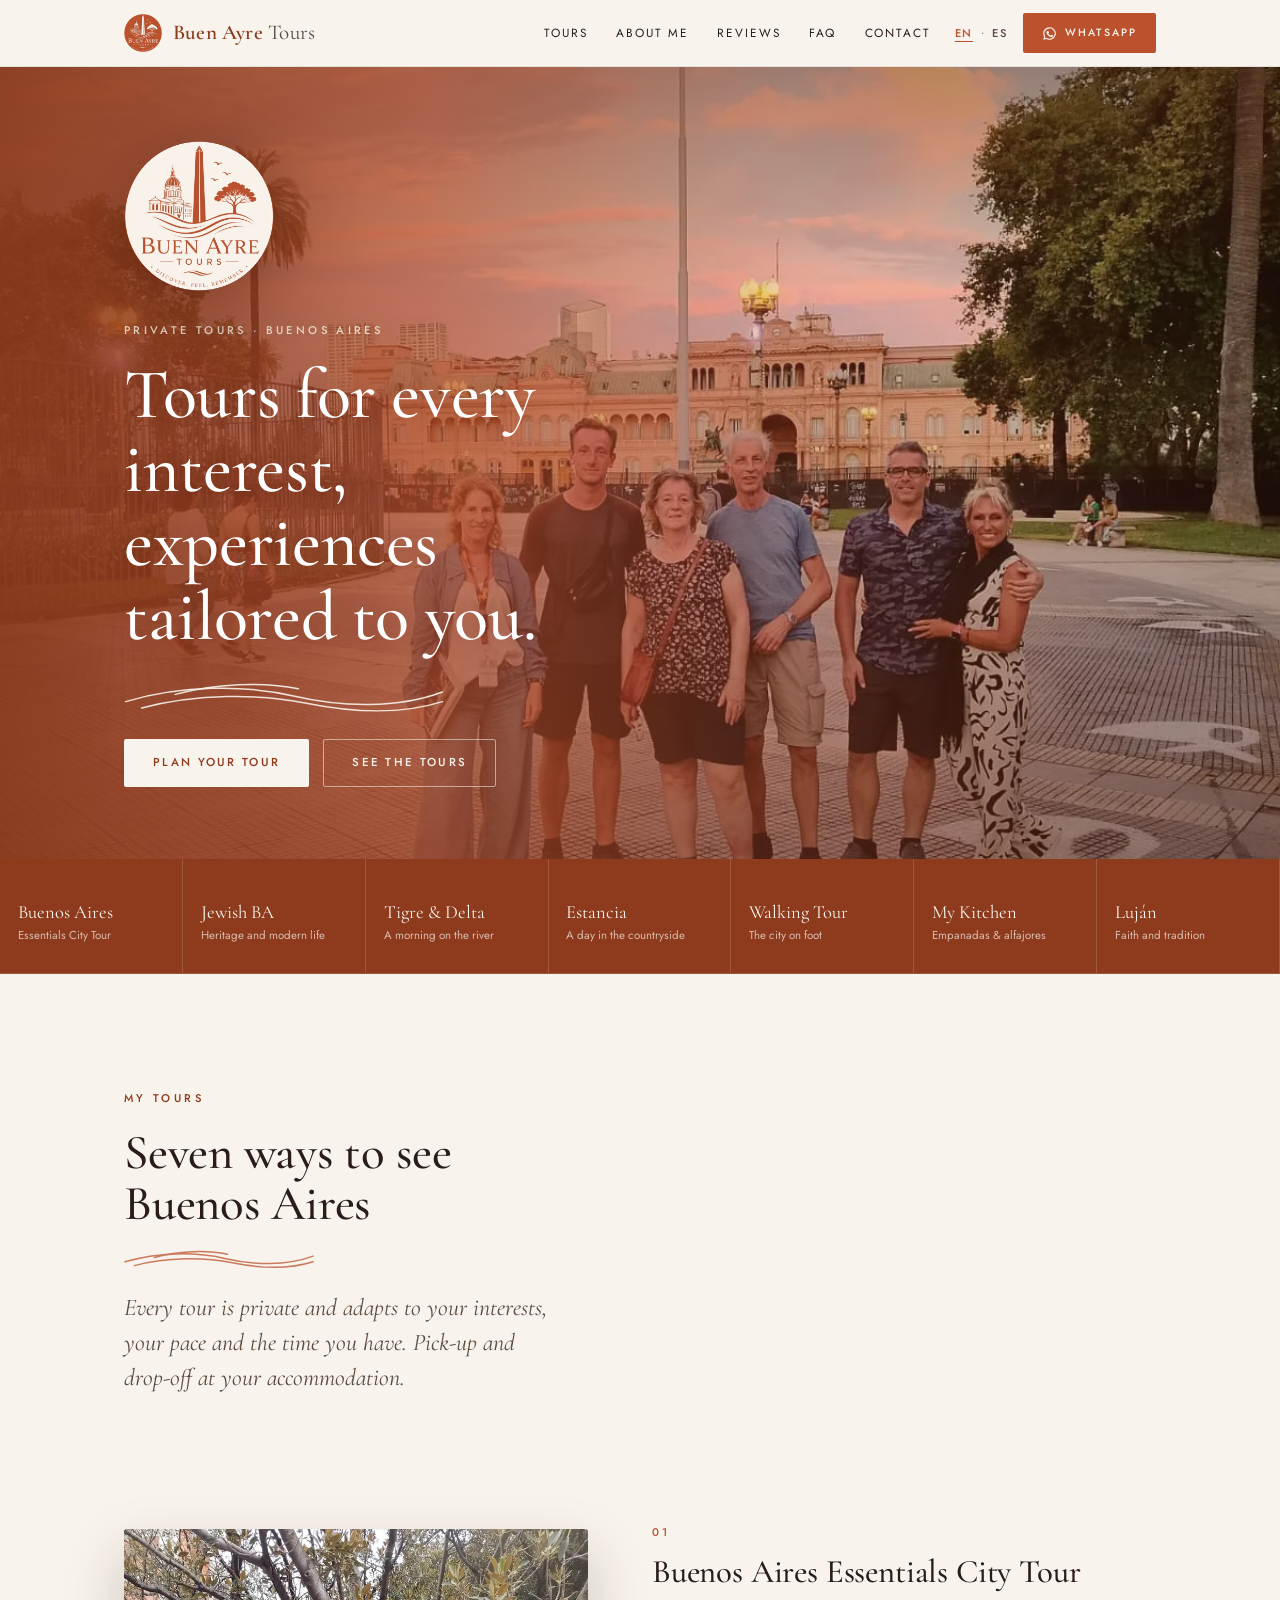
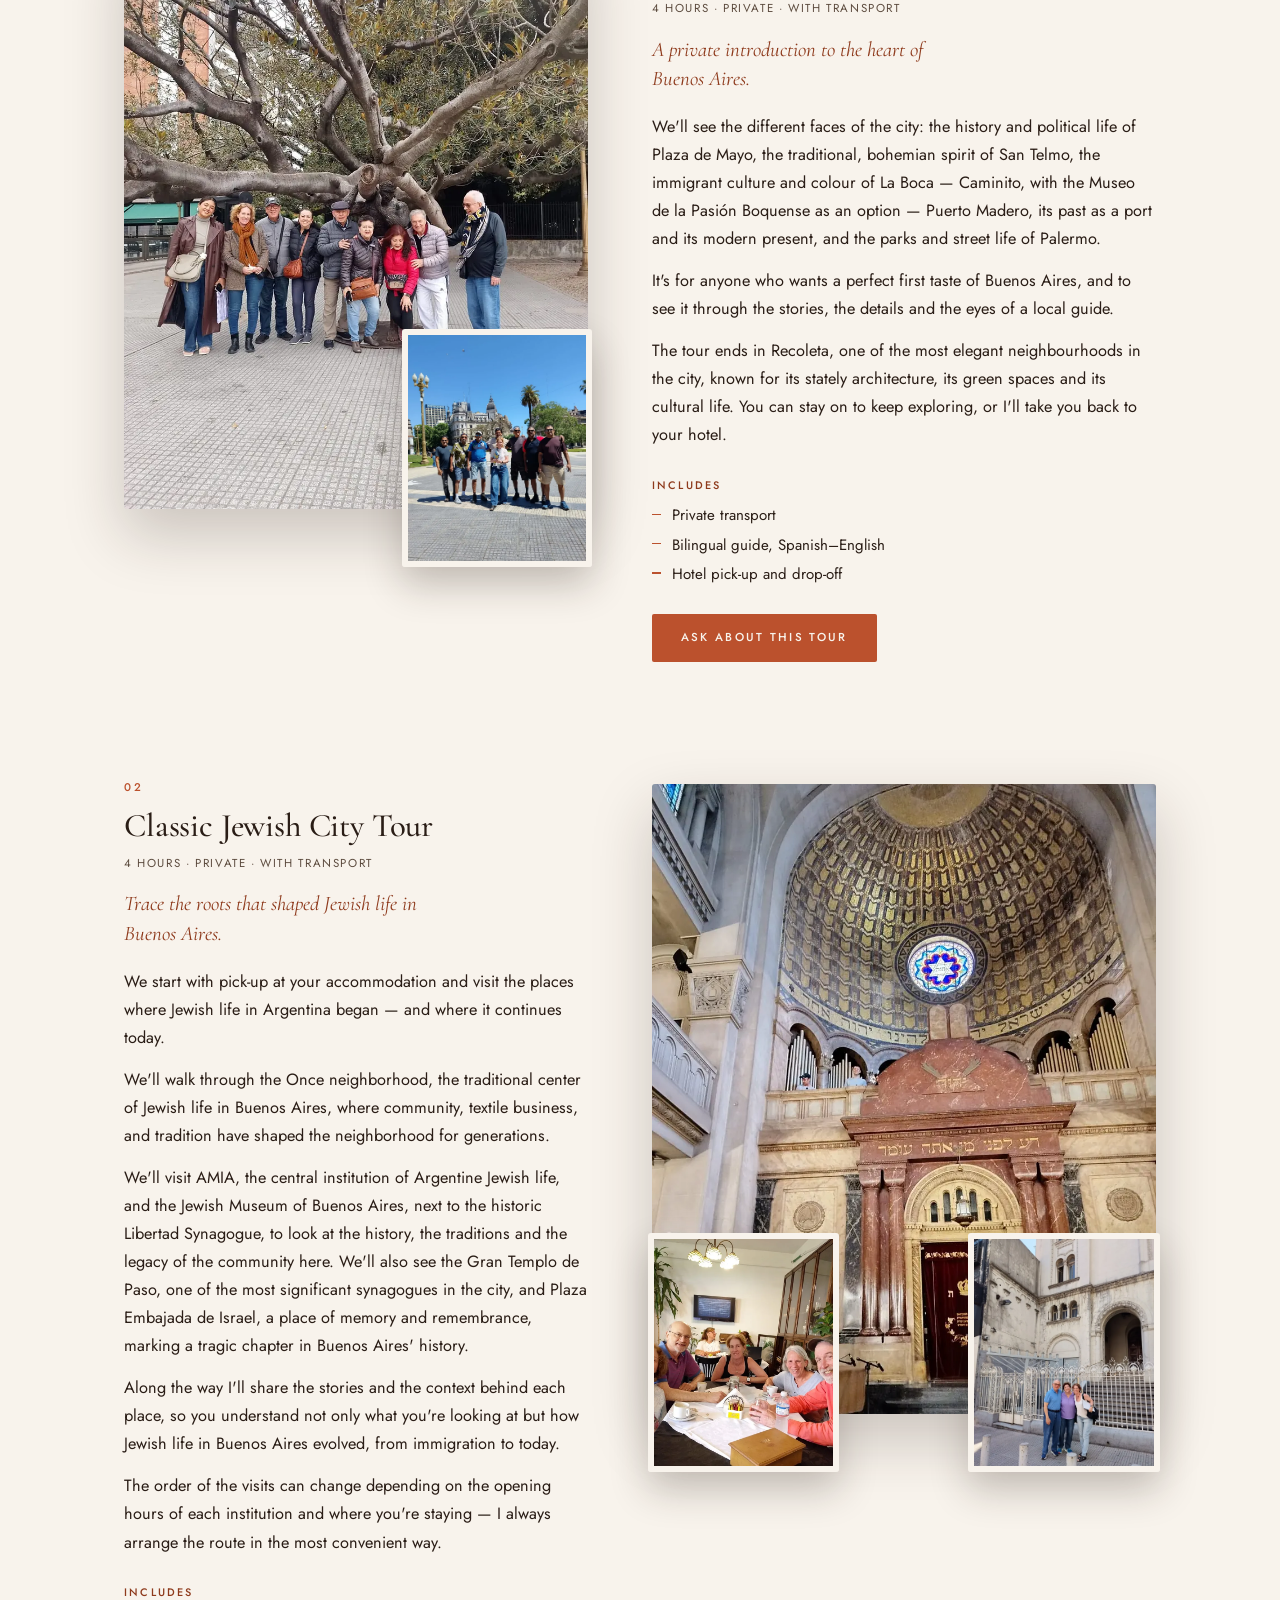
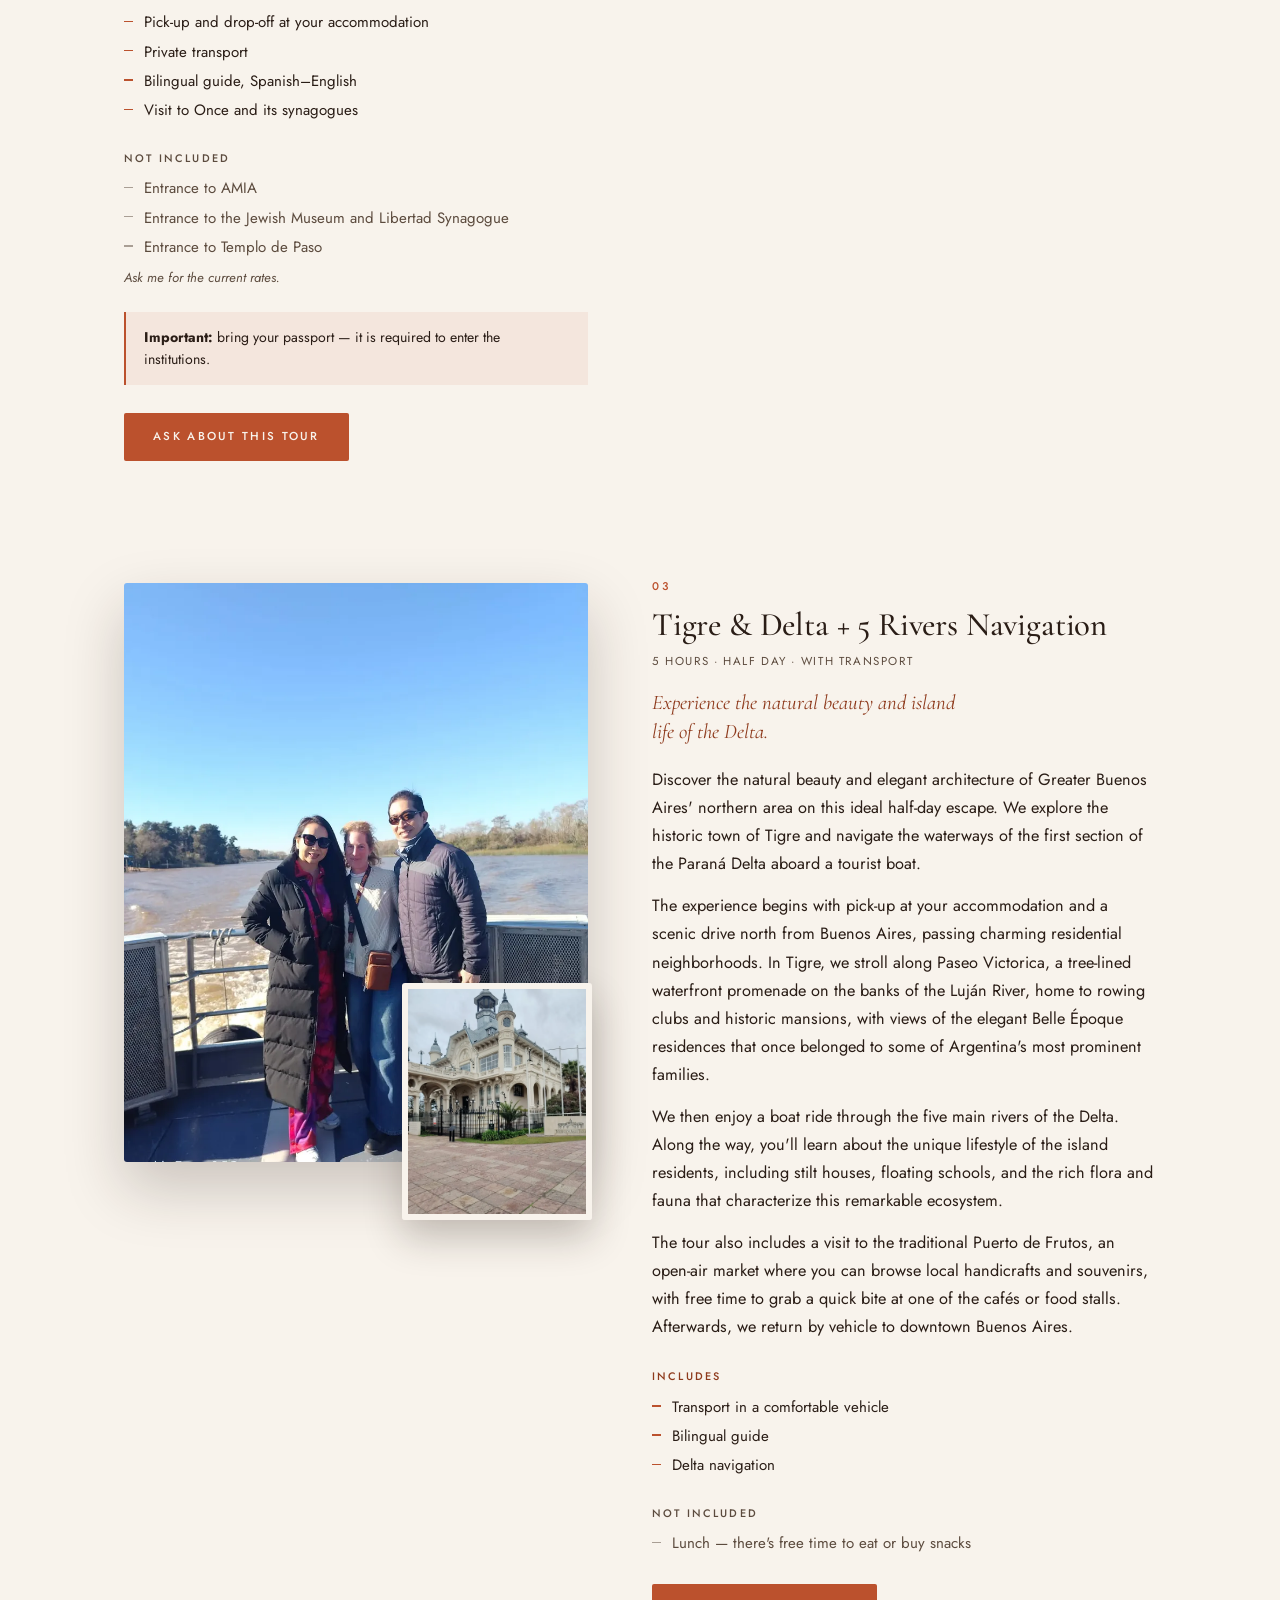
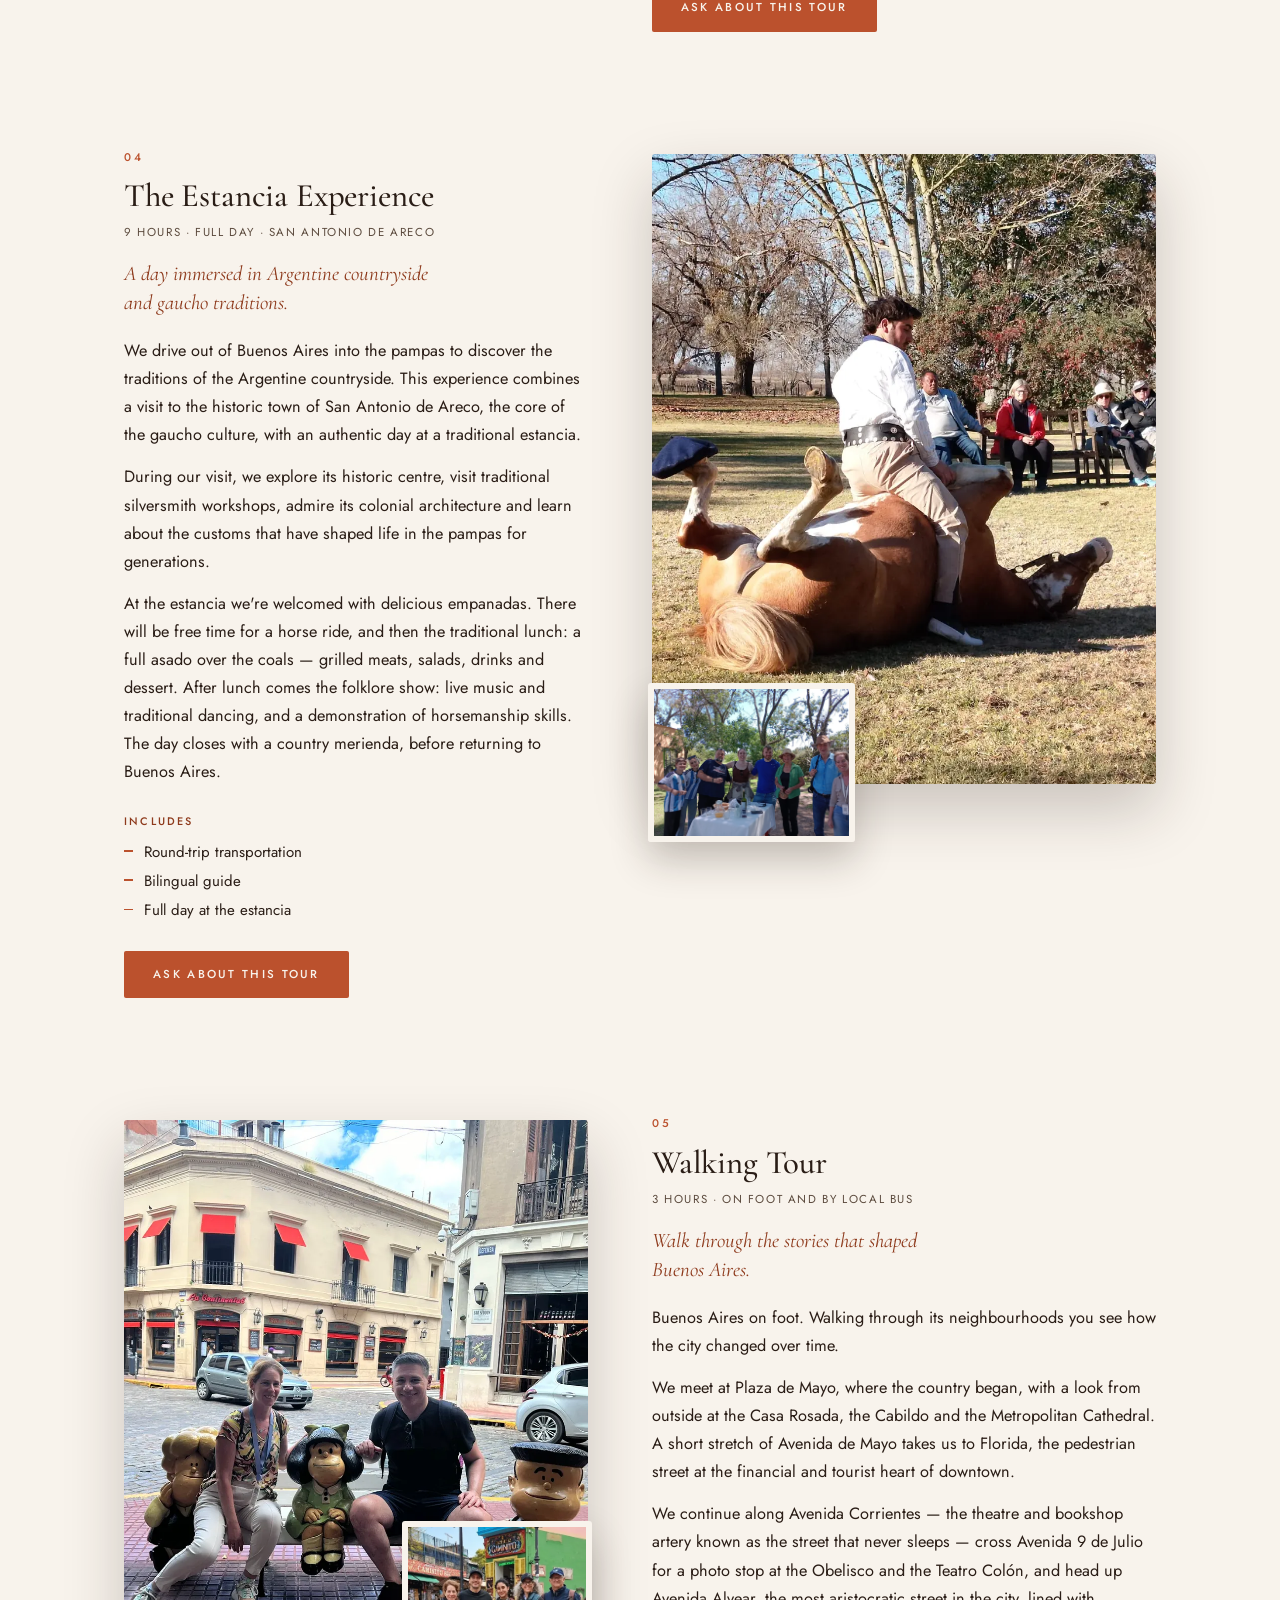
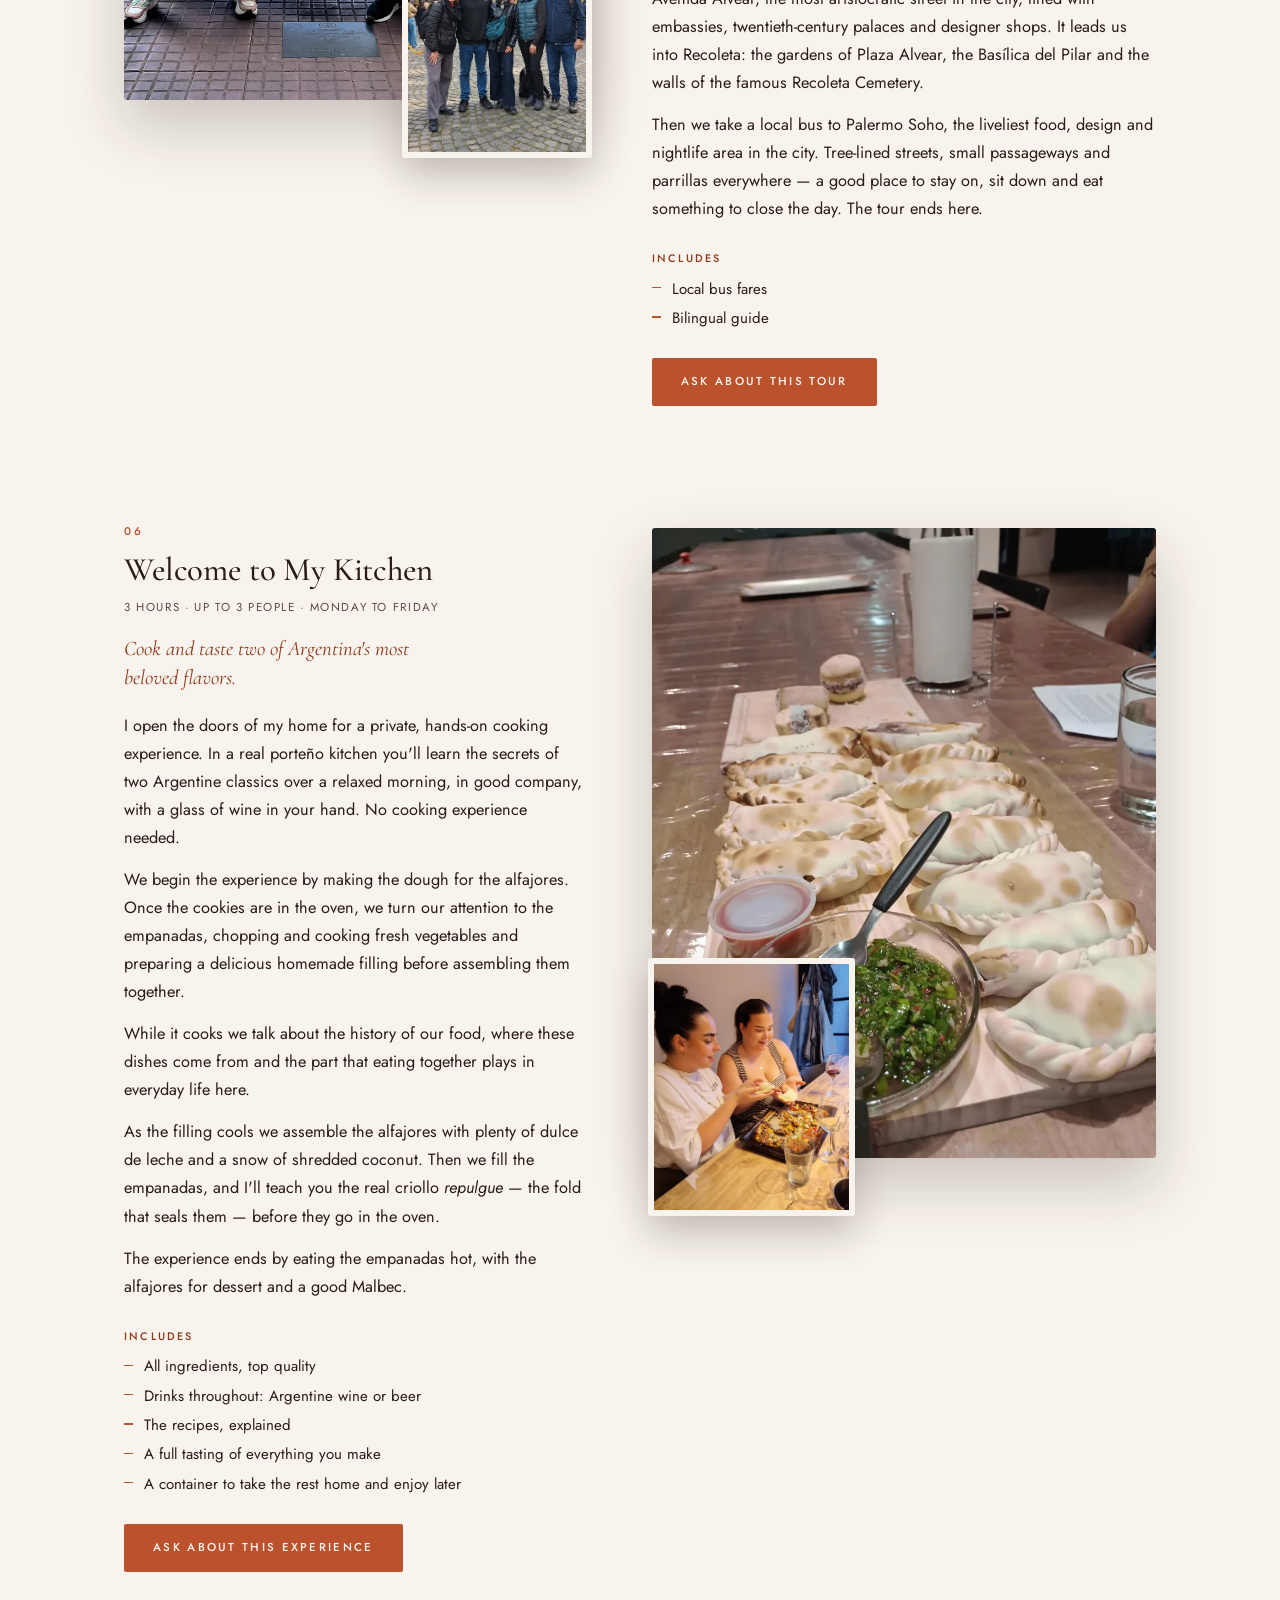
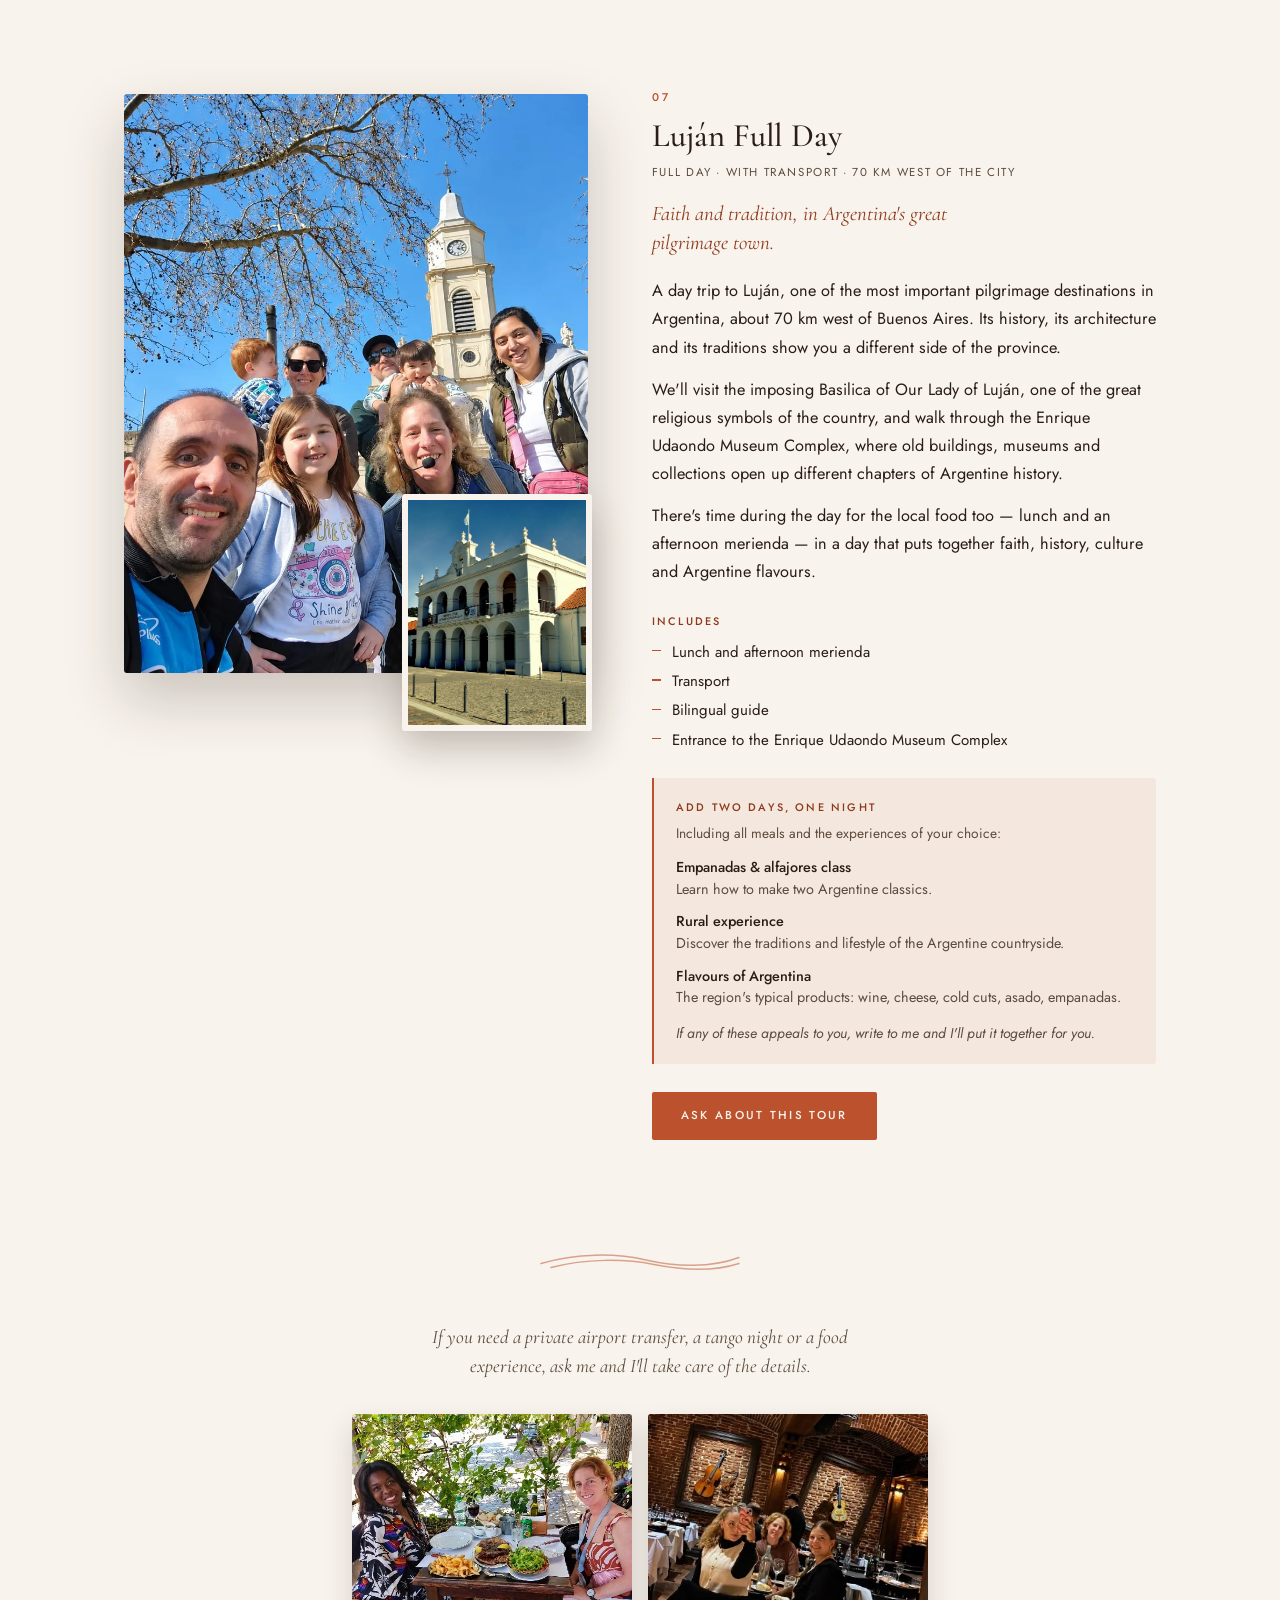
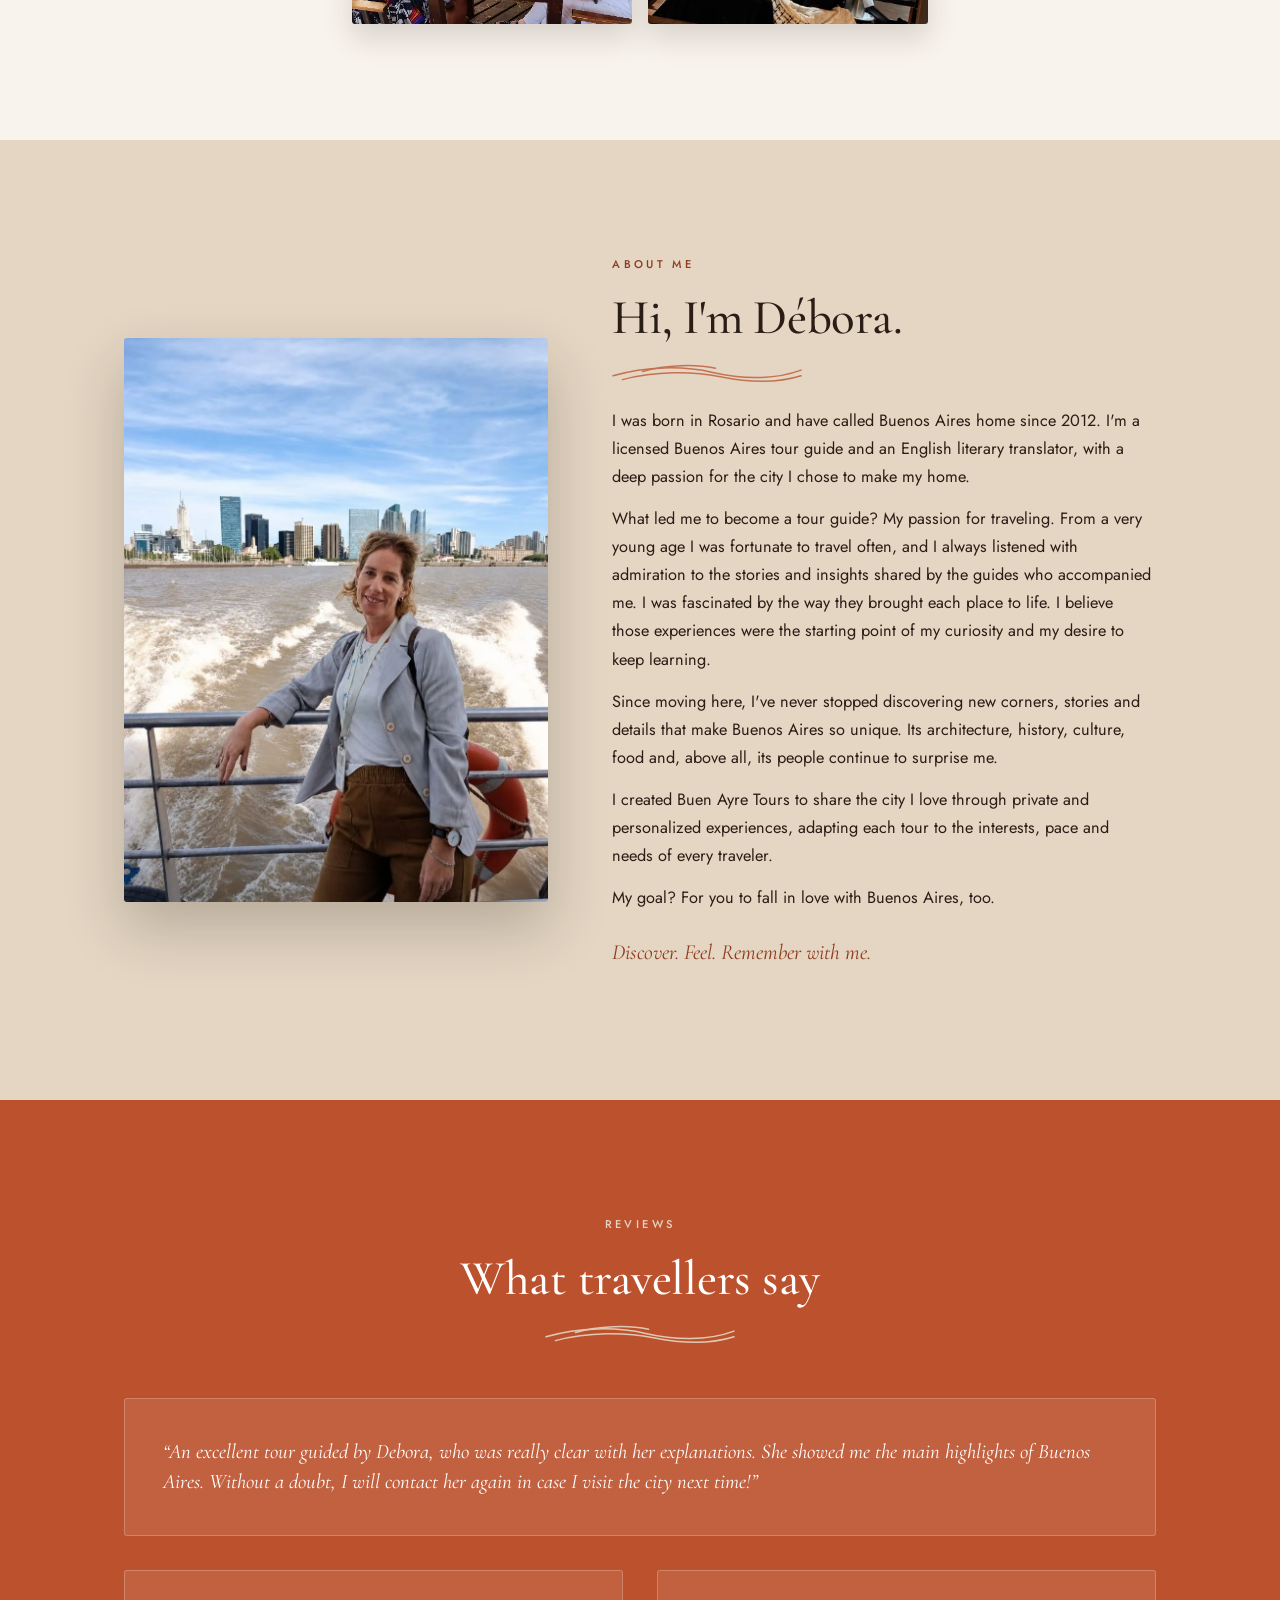
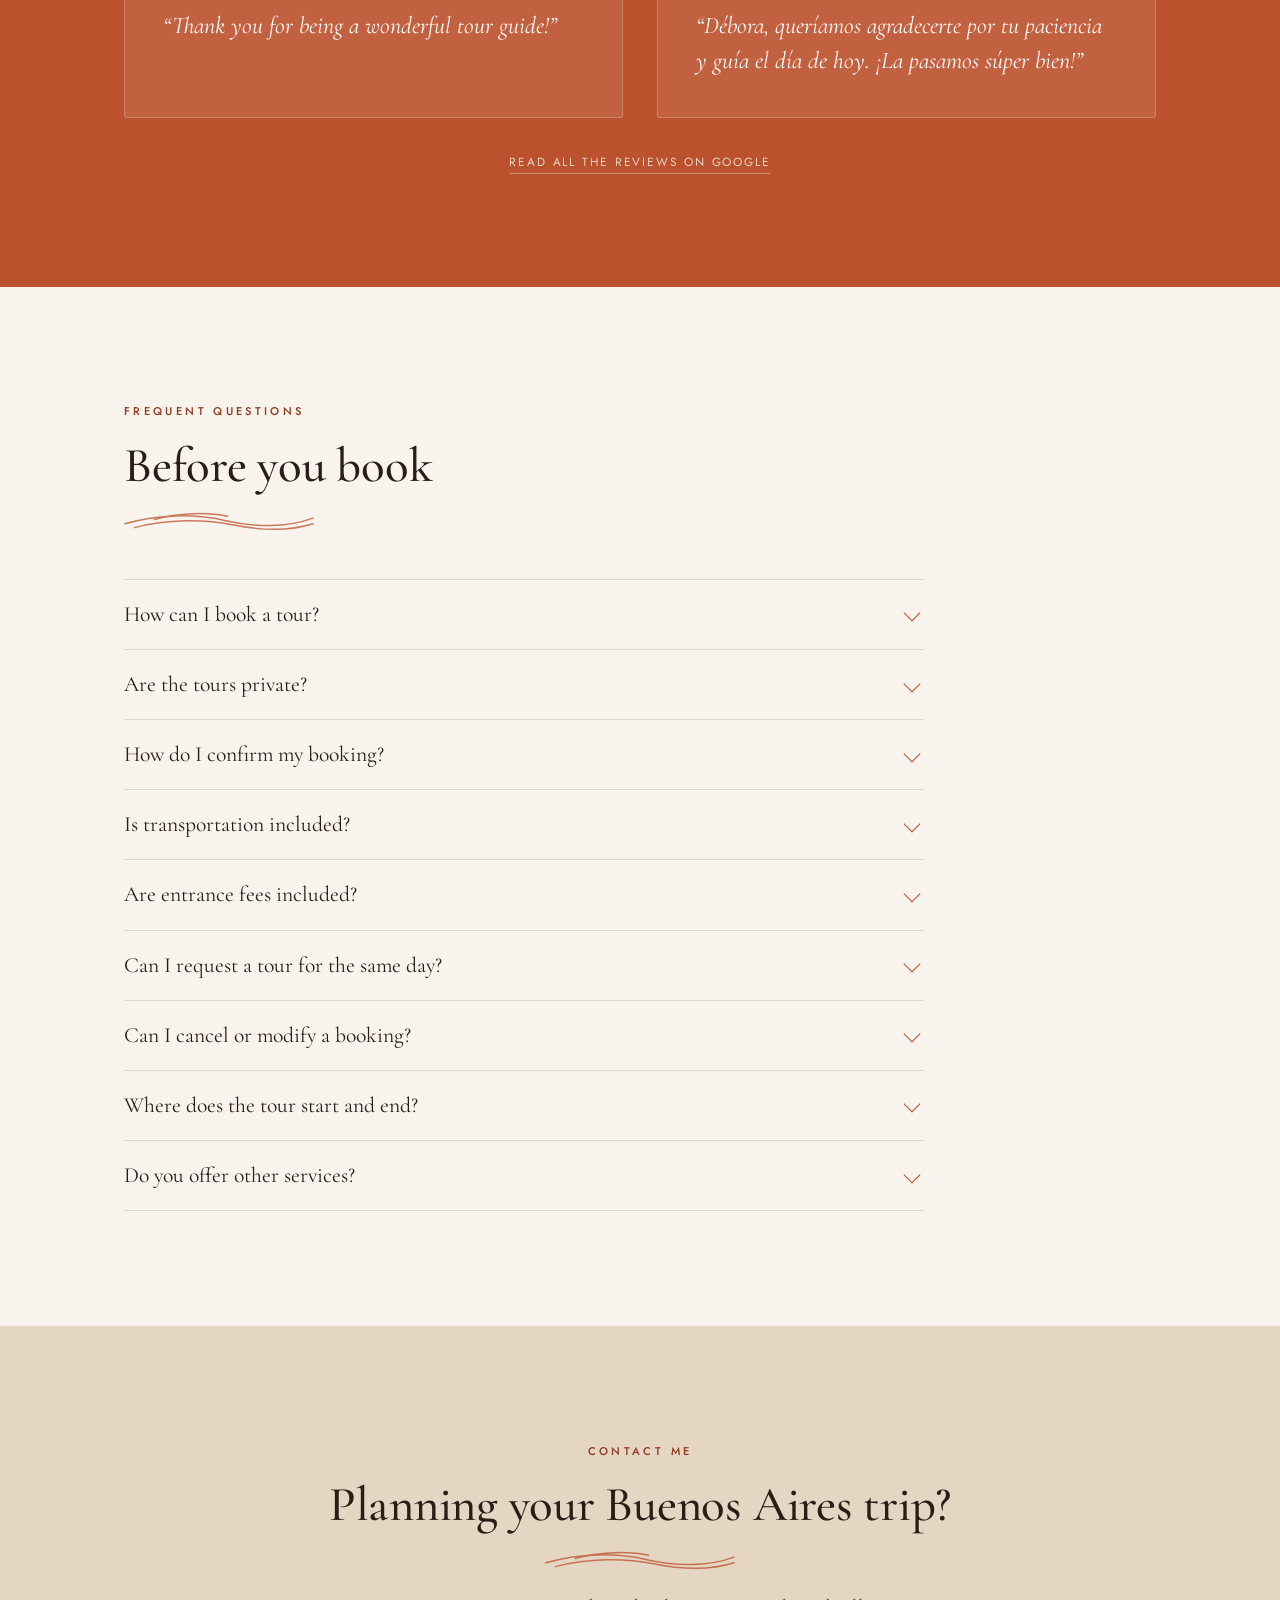
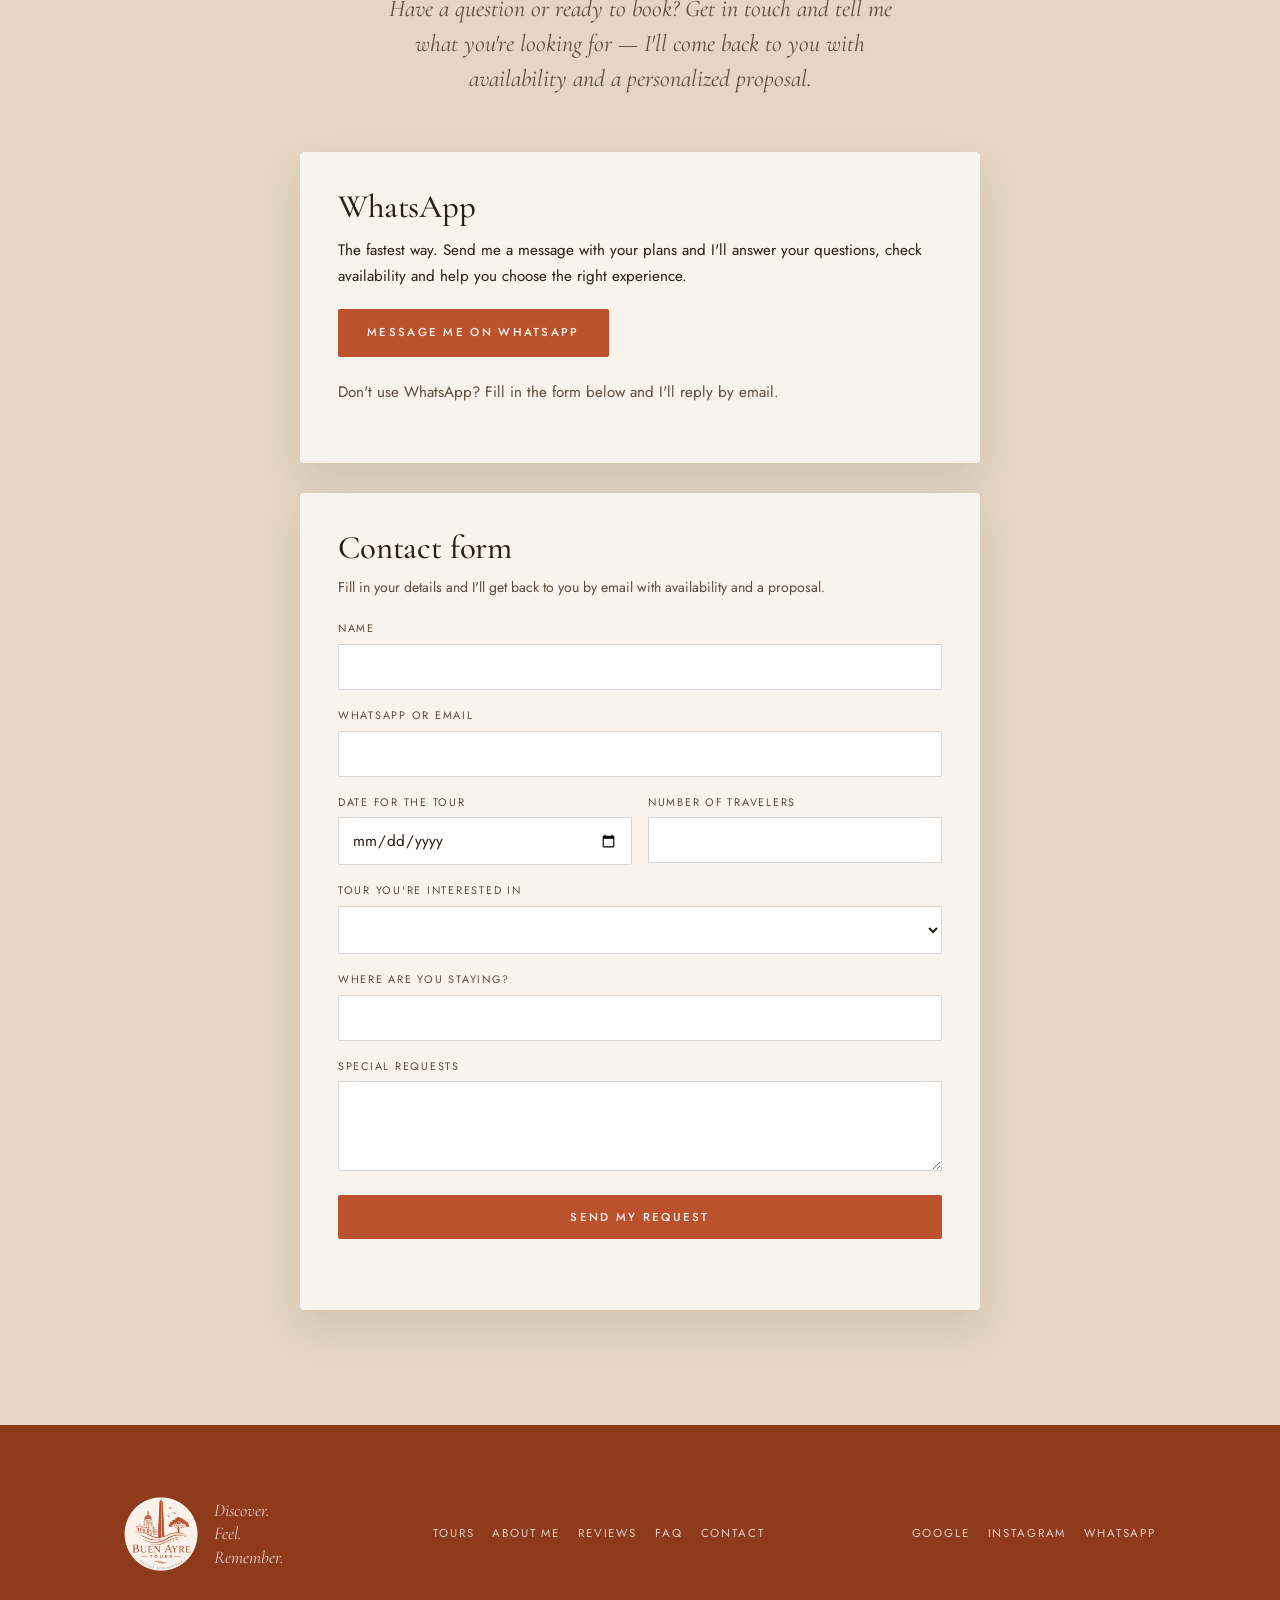
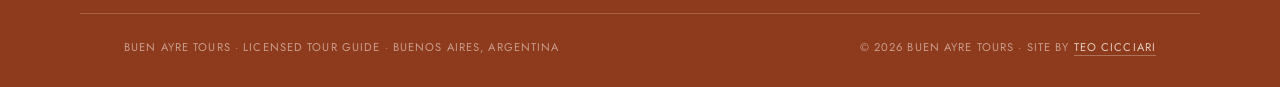
==== commit c212c6e5: "Sumar el Cabildo de Luján como foto chica del tour Con esto el tour de Luján deja de ilustrarse solo" ====
--- a/index.html
+++ b/index.html
@@ -456,8 +456,9 @@
 
   <!-- ── 07 ── -->
   <article class="tour tour--ombu rv" id="tour-7">
-    <div class="tour__fotos tour__fotos--sola">
+    <div class="tour__fotos">
       <img class="tour__f1" src="img/lujan-grupo.webp" alt="Débora with a group during a day trip out of Buenos Aires" width="862" height="1150" loading="lazy">
+      <img class="tour__f2" src="img/lujan-cabildo.webp" alt="The Cabildo of Luján, part of the Enrique Udaondo Museum Complex" width="920" height="1150" loading="lazy">
     </div>
     <div class="tour__txt">
       <span class="tour__n">07</span>
@@ -827,5 +828,12 @@
 </footer>
 
 <script src="js/sitio.js"></script>
+
+<!-- ════════ ANALÍTICA ════════
+     Cloudflare Web Analytics: gratuita, sin cookies y sin banner de consentimiento.
+     El panel se mira en dash.cloudflare.com → Web Analytics. -->
+<script type="module" src="https://static.cloudflareinsights.com/beacon.min.js"
+        data-cf-beacon='{"token": "daafd1733e9c4368b70fe260d5aacac4"}'></script>
+
 </body>
 </html>
--- a/css/sitio.css
+++ b/css/sitio.css
@@ -212,8 +212,6 @@
 .tour--inv .tour__txt{order:1}
 
 .tour__fotos{position:relative;padding-bottom:clamp(34px,5vw,58px)}
-/* tours con una sola foto: no hace falta reservar el espacio del recorte chico */
-.tour__fotos--sola{padding-bottom:0}
 .tour__f1{
   width:100%;aspect-ratio:4/5;object-fit:cover;object-position:center;
   border-radius:3px;box-shadow:0 26px 60px rgba(42,29,22,.22);
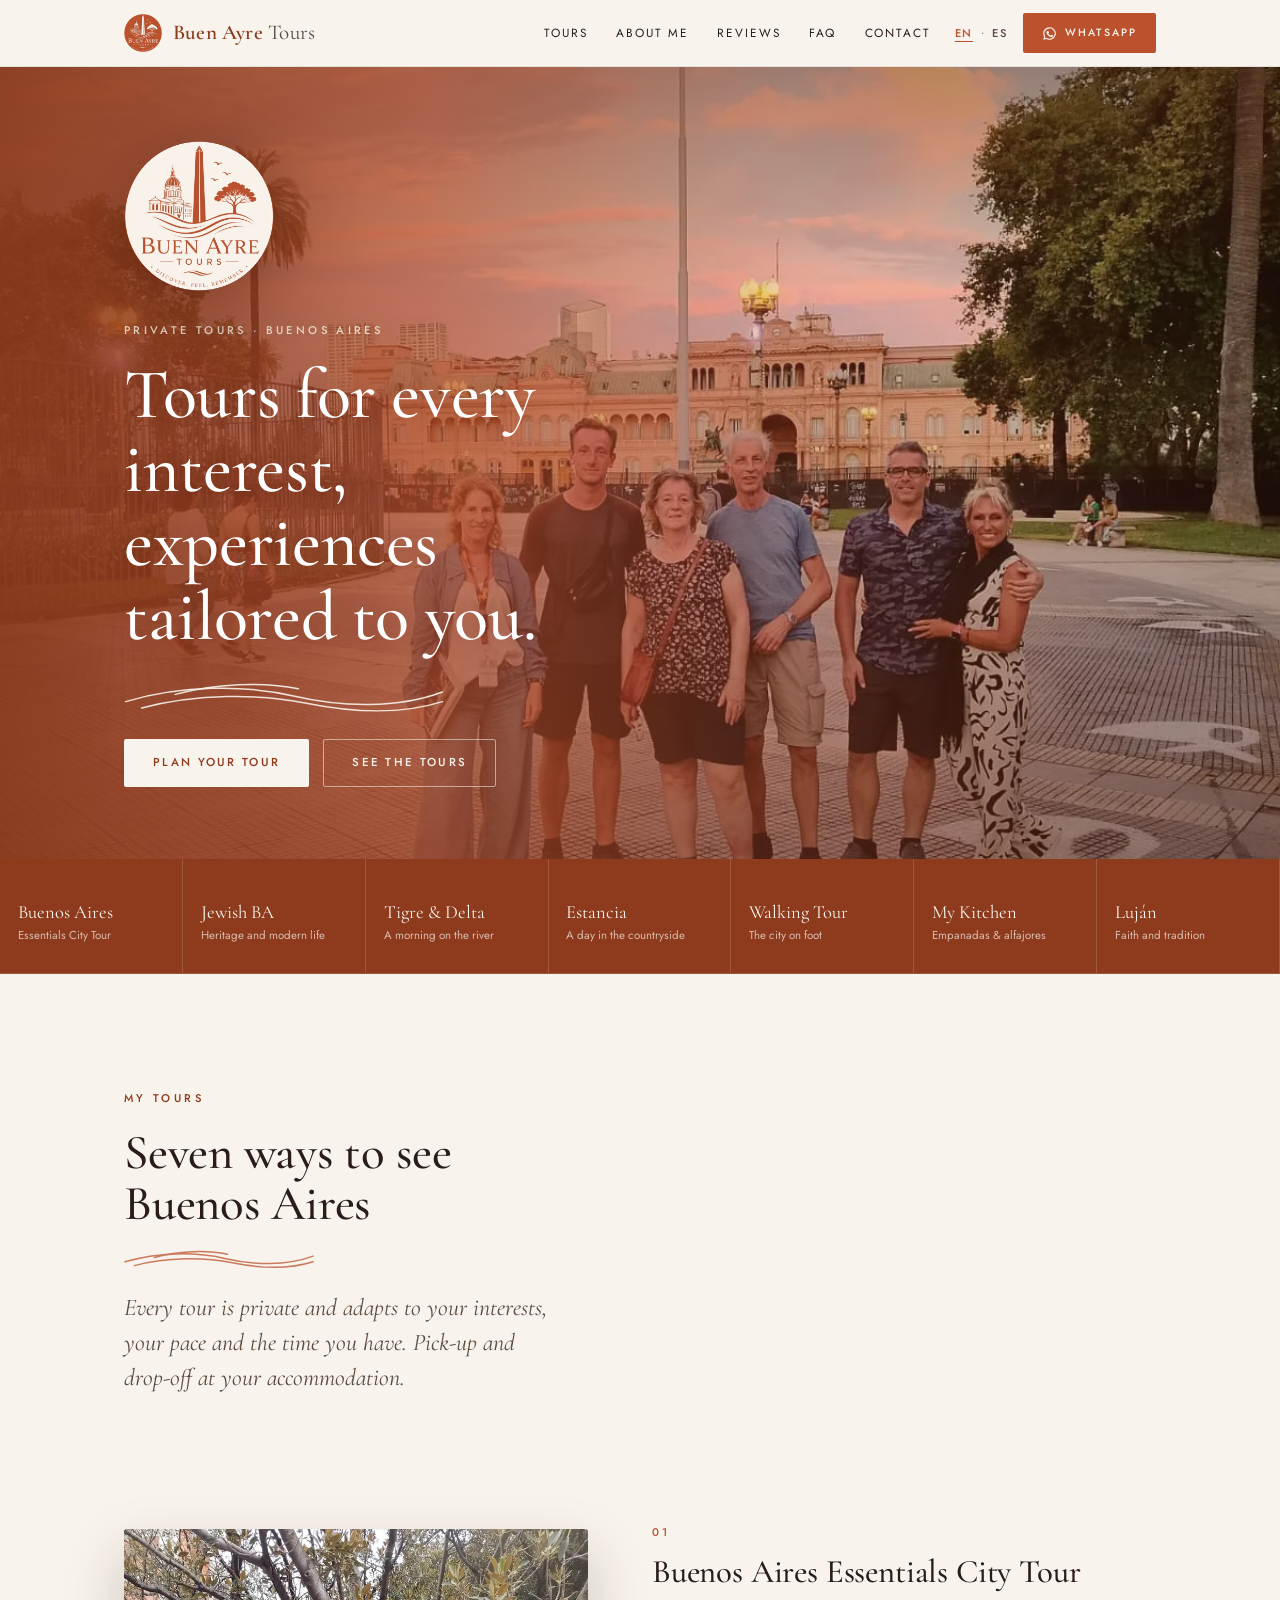
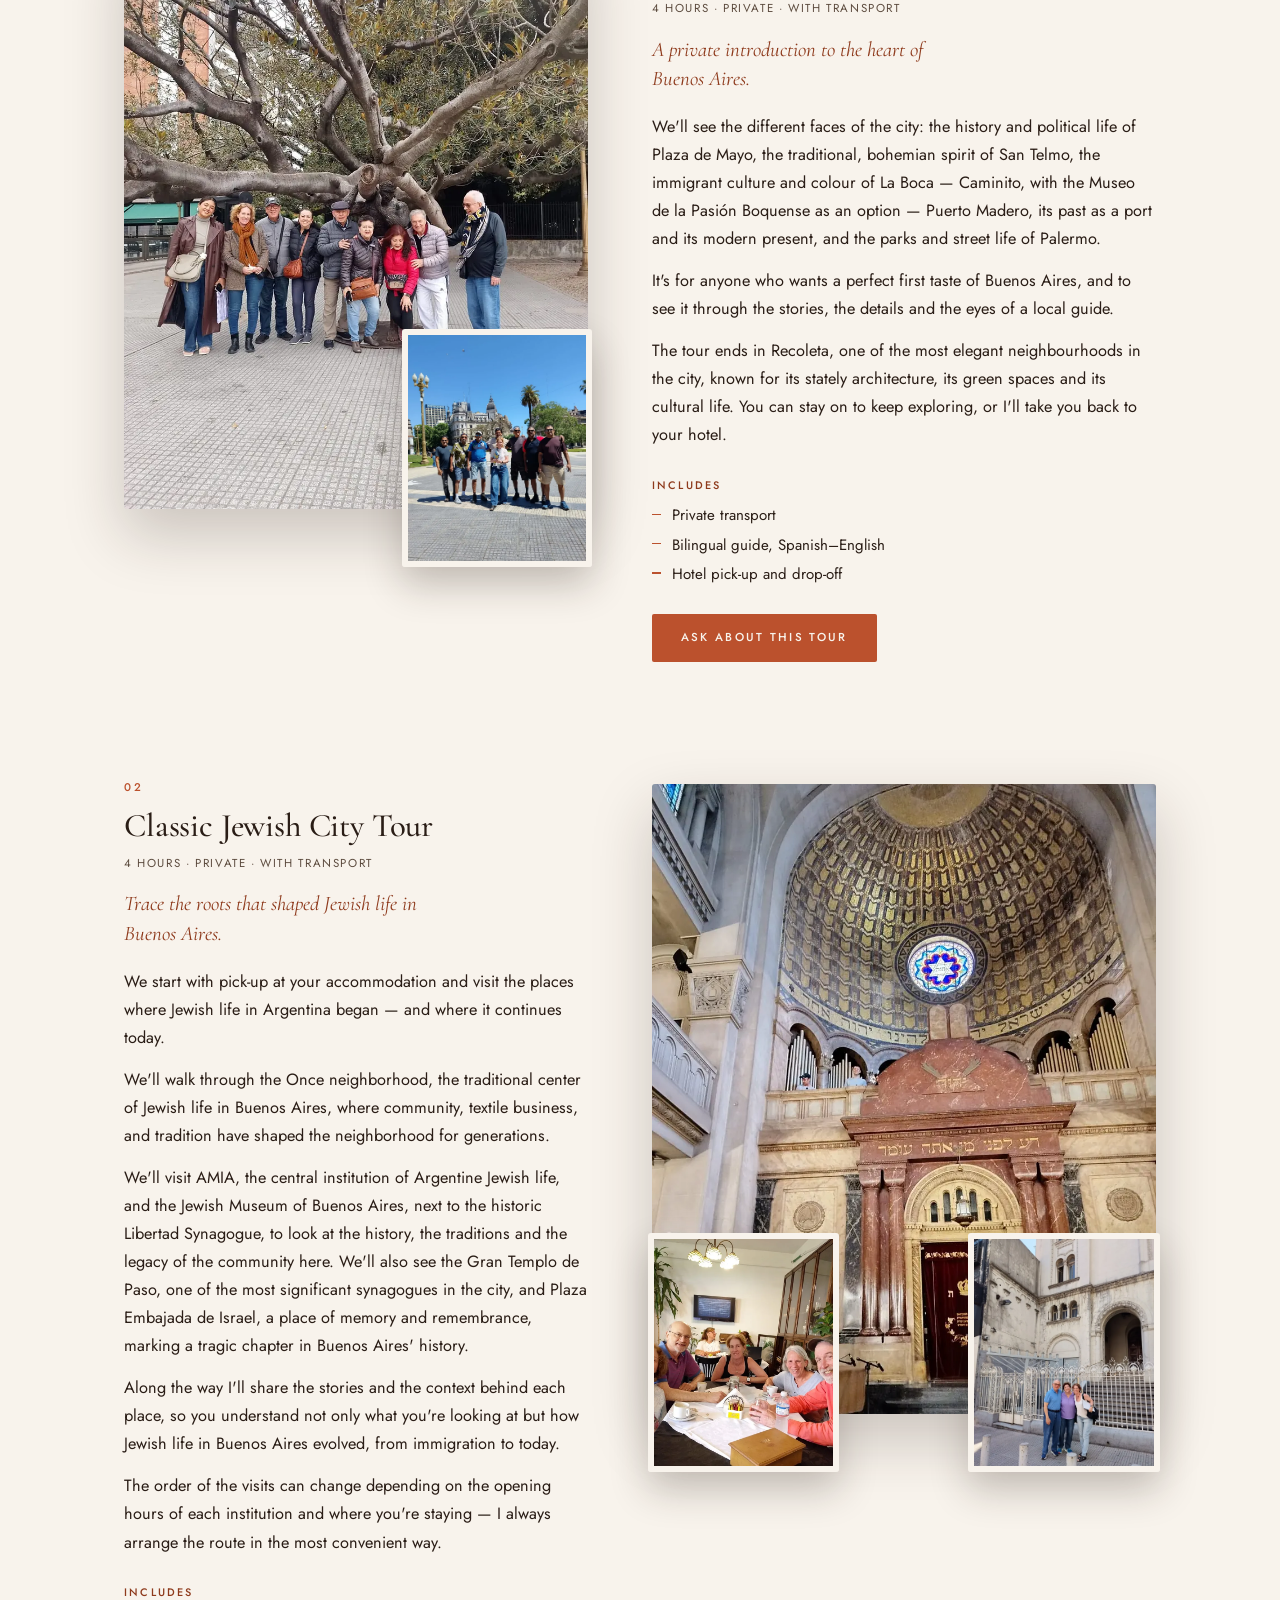
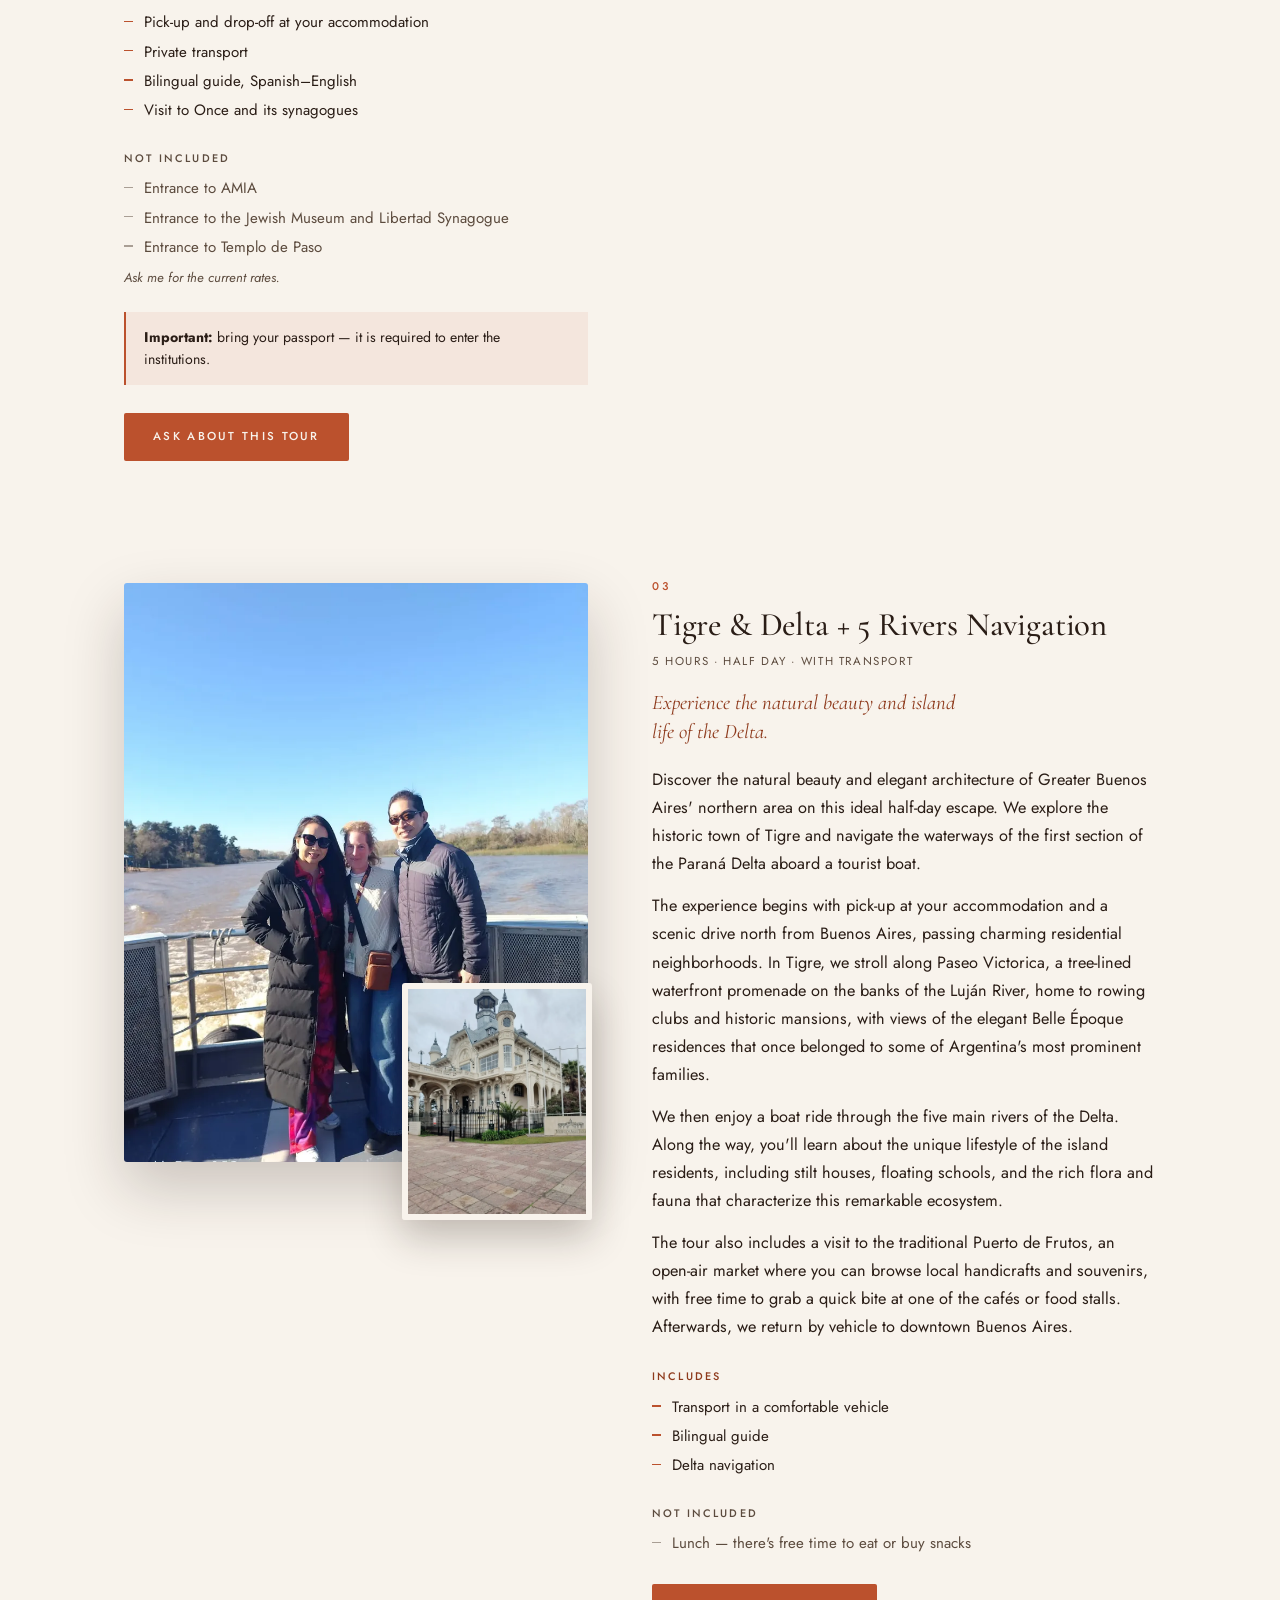
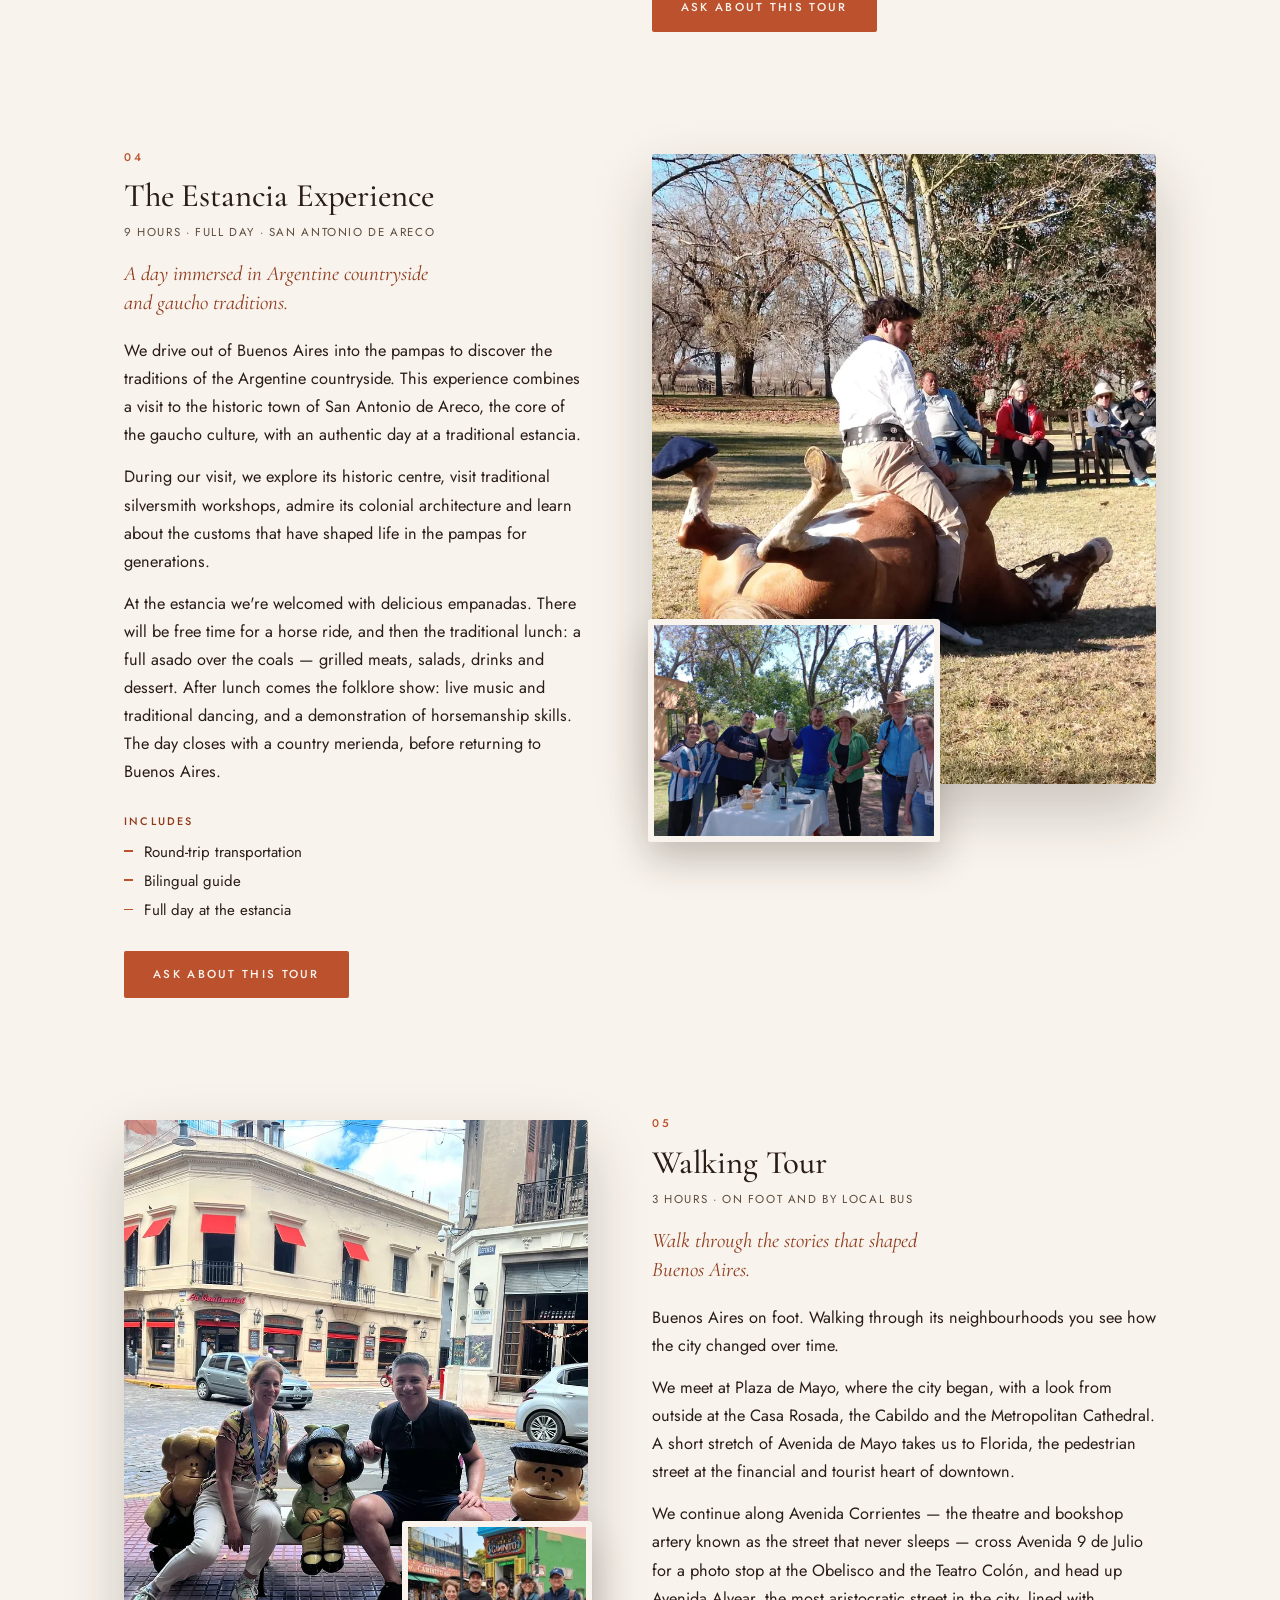
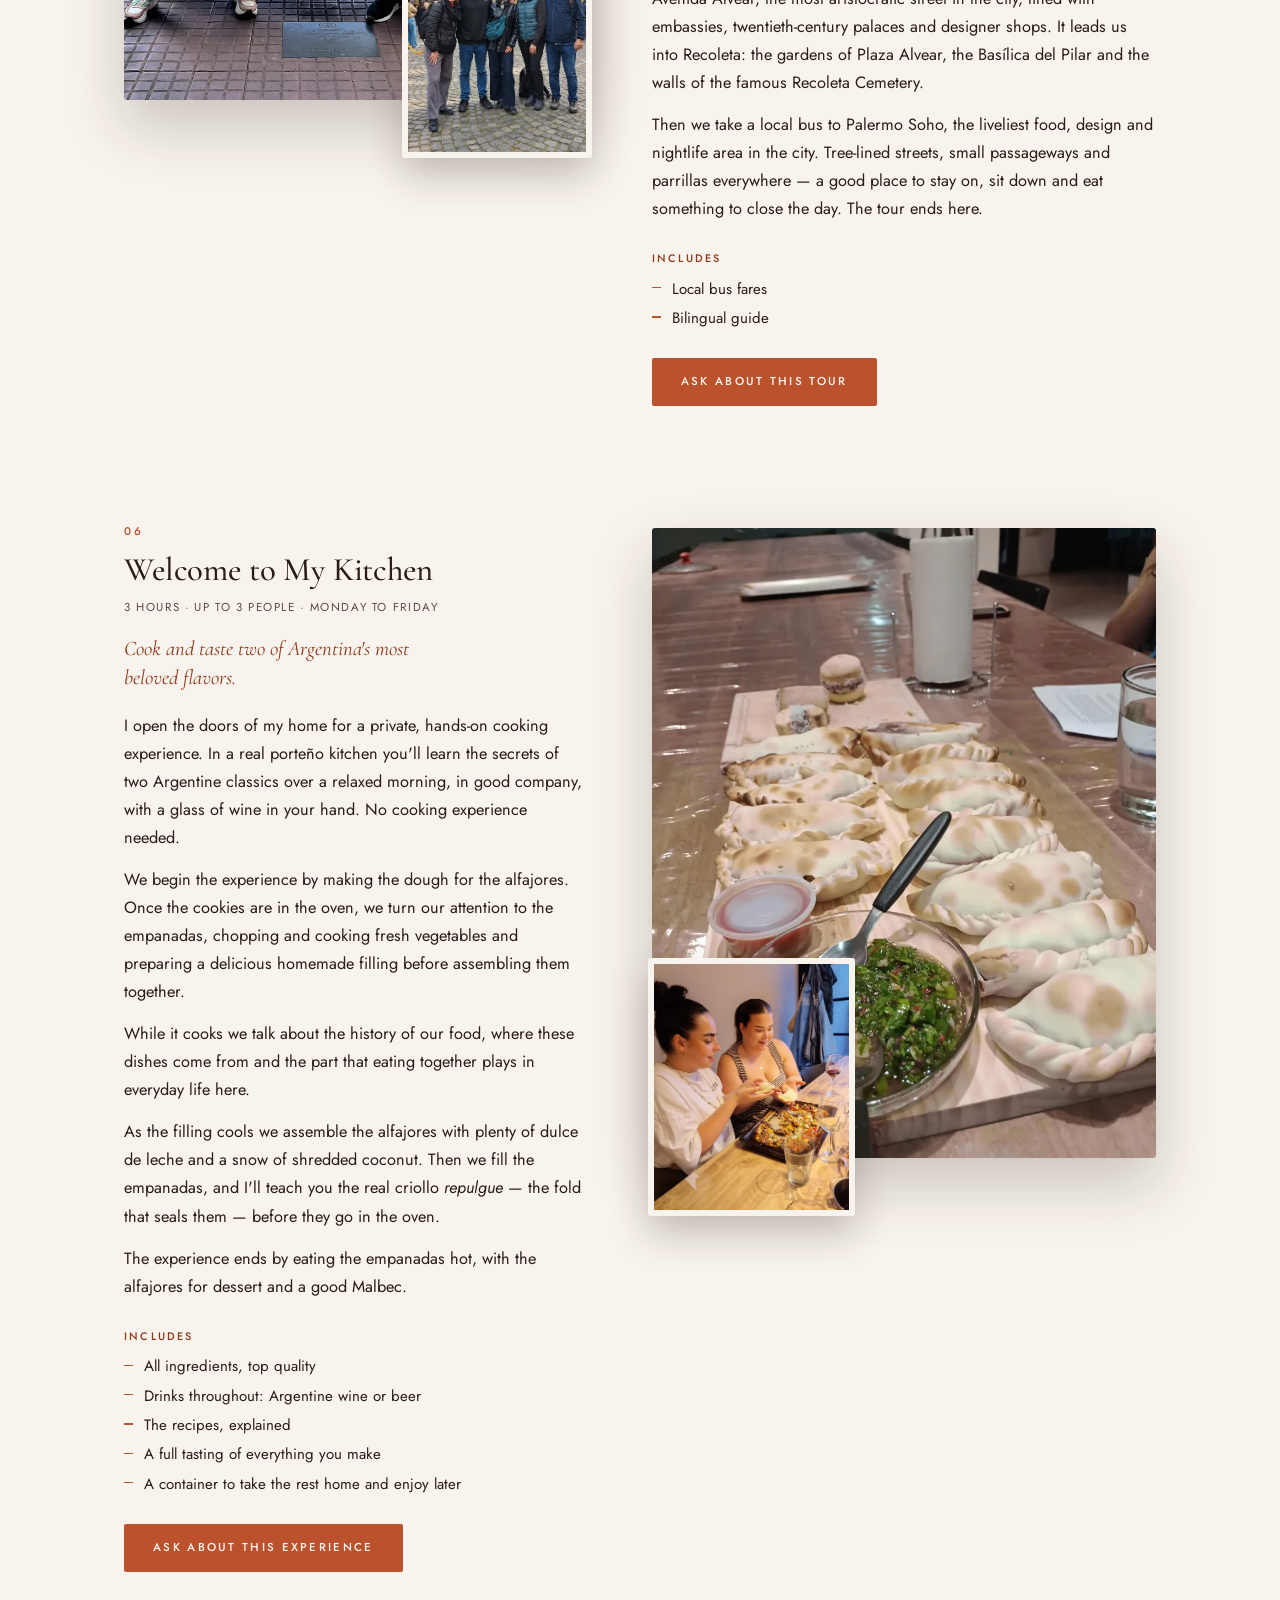
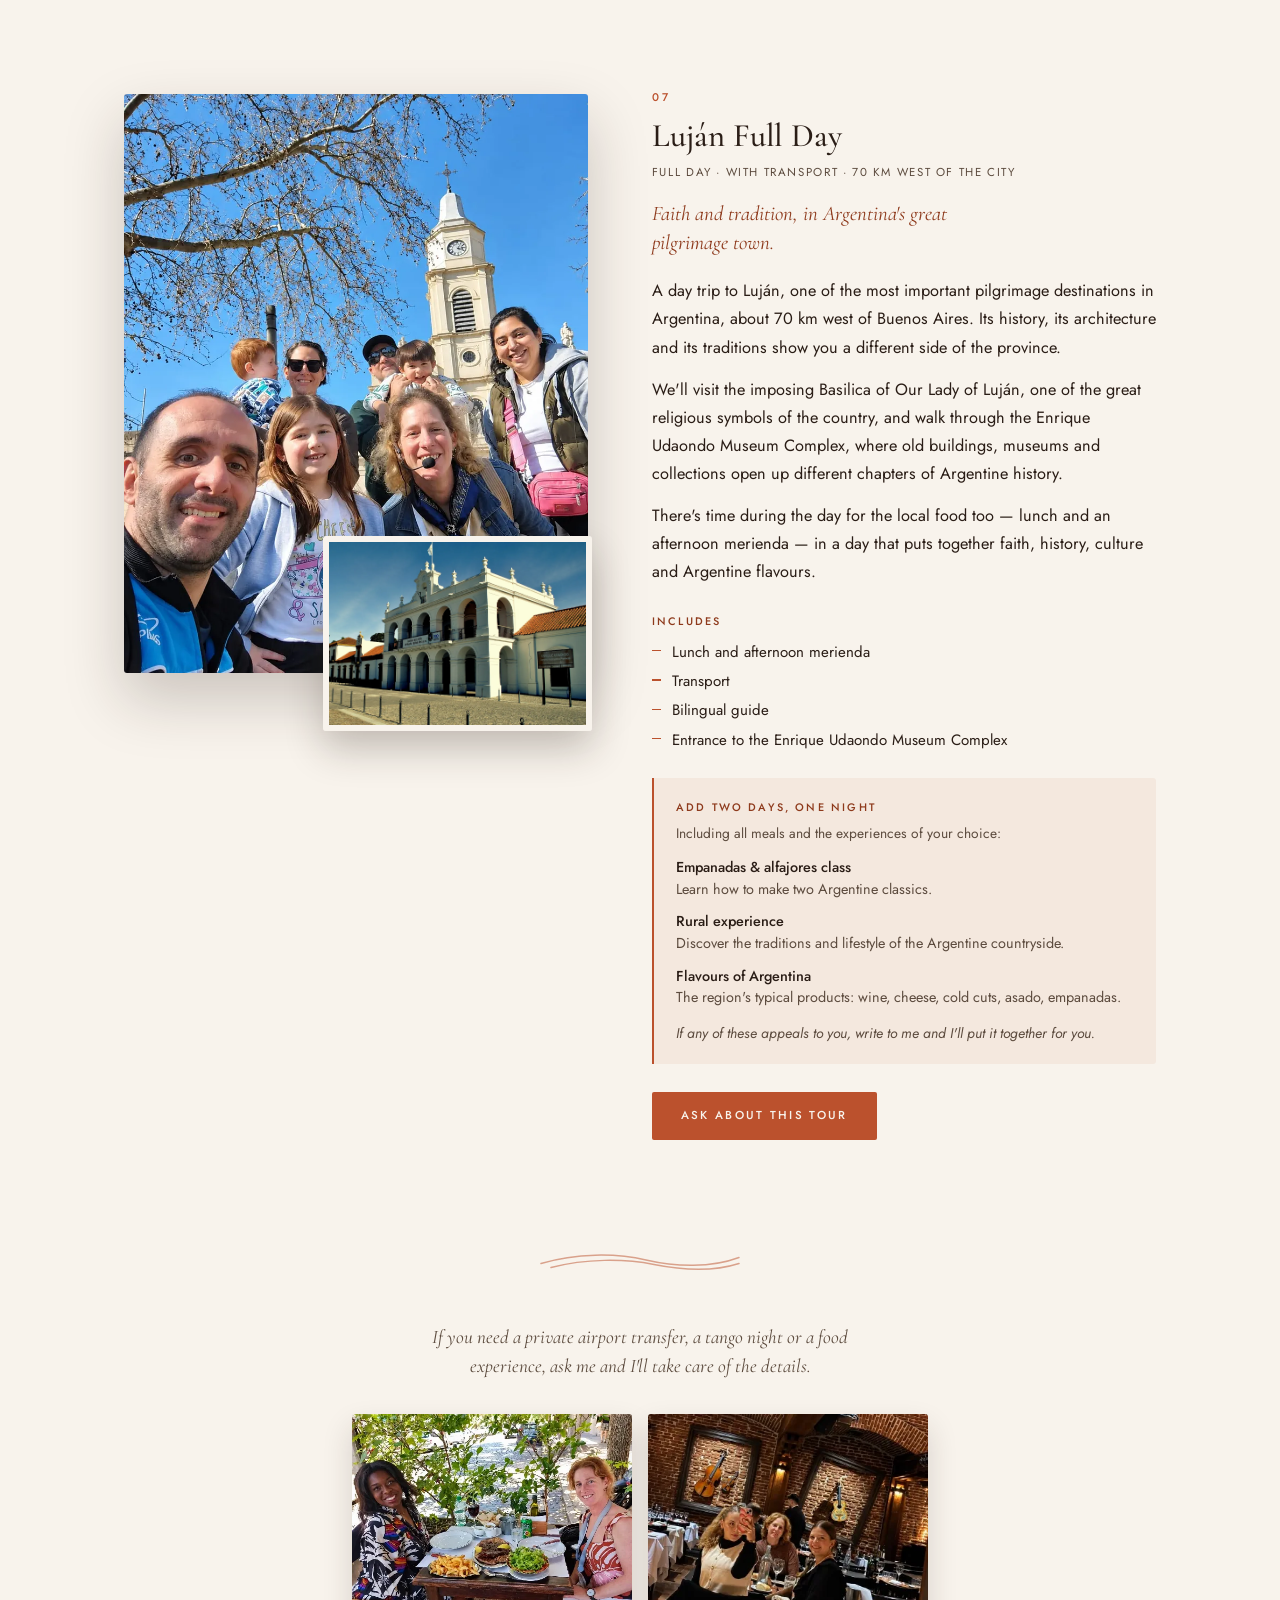
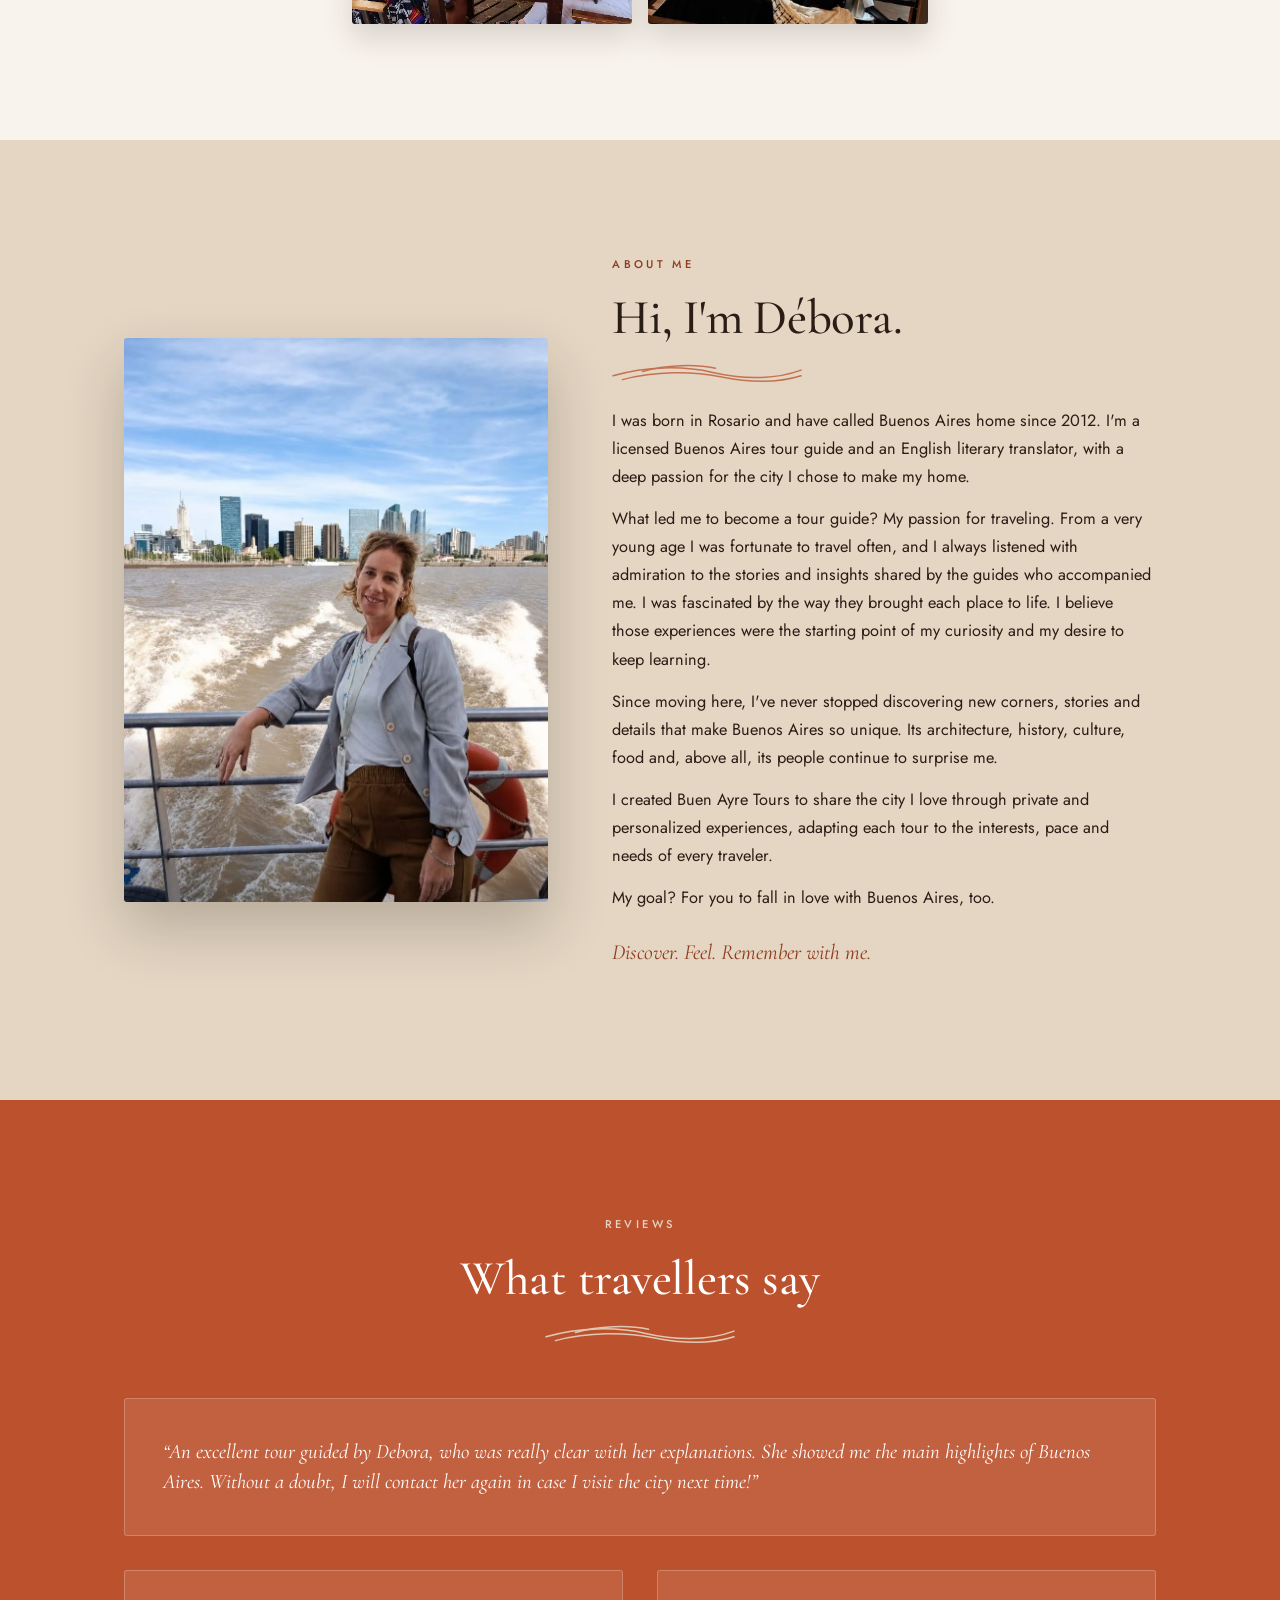
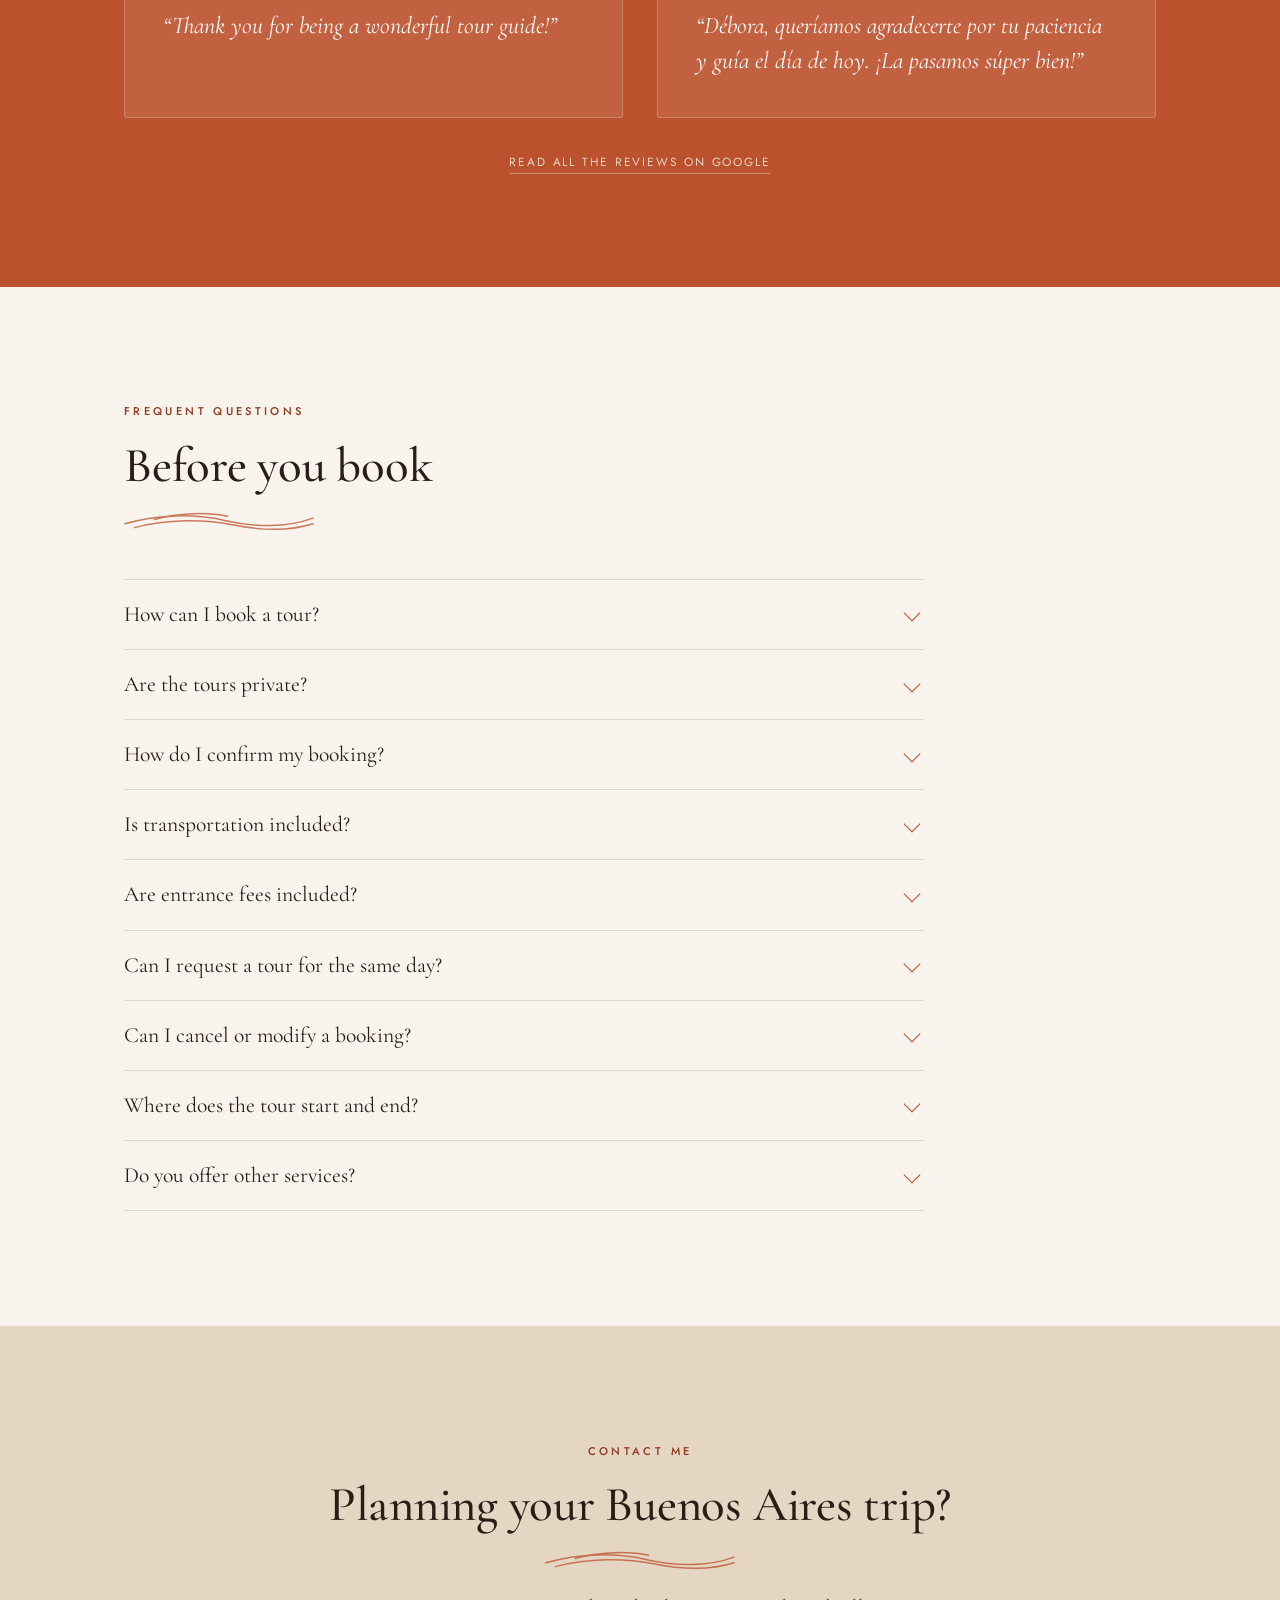
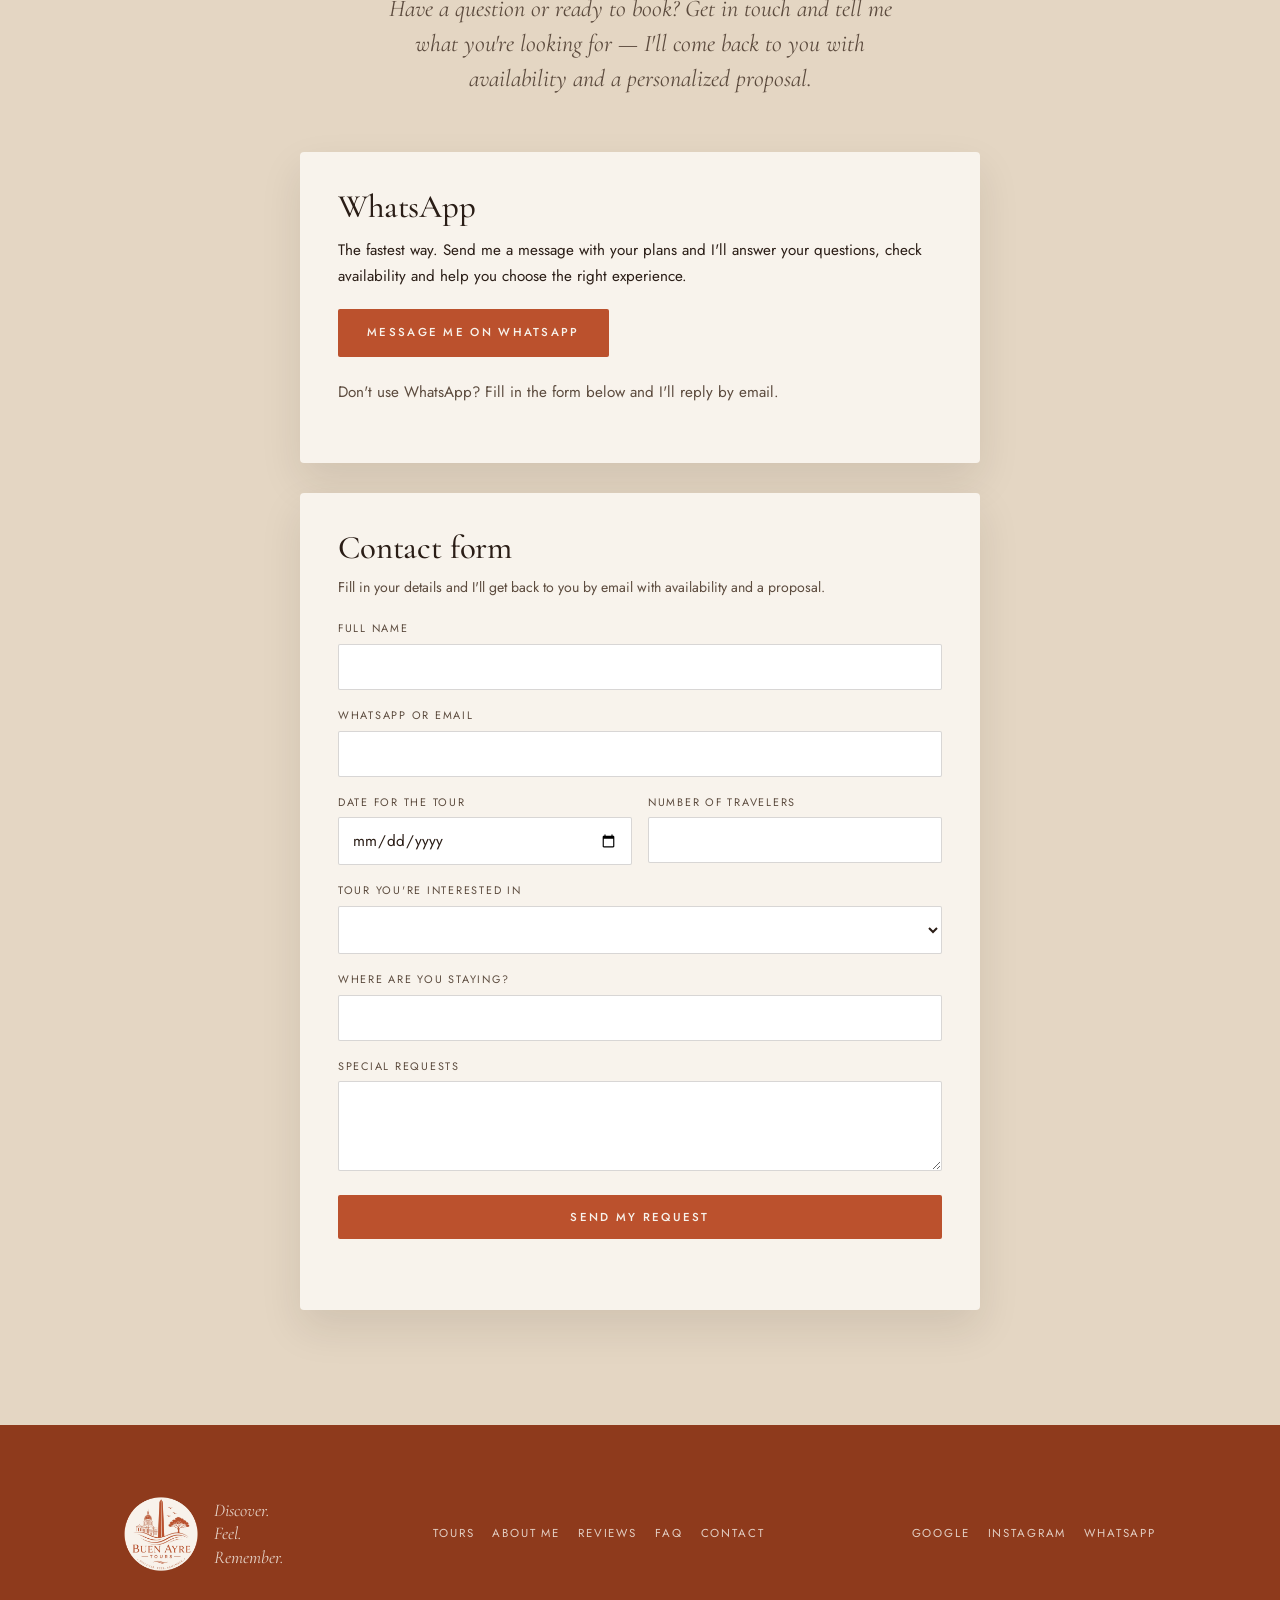
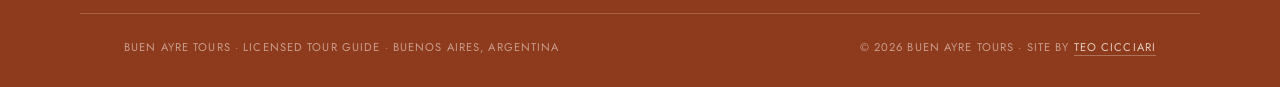
==== commit a655ad4e: "Ronda de ajustes de Débora: índice bilingüe, textos y dos fotos - El índice de tours no traducía "Je" ====
--- a/index.html
+++ b/index.html
@@ -106,7 +106,7 @@
   </a>
   <a class="indice__it" href="#tour-2">
     <svg class="viento wl" viewBox="0 0 400 20" aria-hidden="true"><path d="M2 13 C 90 2, 200 2, 290 9 S 370 15, 398 7"/></svg>
-    <span class="t">Jewish BA</span>
+    <span class="t"><span data-lang="en">Jewish BA</span><span data-lang="es">City Tour Judaico Clásico</span></span>
     <span class="s"><span data-lang="en">Heritage and modern life</span><span data-lang="es">Herencia y vida actual</span></span>
   </a>
   <a class="indice__it" href="#tour-3">
@@ -126,7 +126,7 @@
   </a>
   <a class="indice__it" href="#tour-6">
     <svg class="viento wl" viewBox="0 0 400 20" aria-hidden="true"><path d="M2 13 C 90 2, 200 2, 290 9 S 370 15, 398 7"/></svg>
-    <span class="t">My Kitchen</span>
+    <span class="t"><span data-lang="en">My Kitchen</span><span data-lang="es">Bienvenidos a mi cocina</span></span>
     <span class="s"><span data-lang="en">Empanadas &amp; alfajores</span><span data-lang="es">Empanadas y alfajores</span></span>
   </a>
   <a class="indice__it" href="#tour-7">
@@ -179,7 +179,7 @@
       </div>
       <div class="tour__cuerpo" data-lang="es">
         <p>En este recorrido descubriremos diferentes caras de Buenos Aires: la historia y la vida política en la Plaza de Mayo, el espíritu tradicional y bohemio de San Telmo, la cultura inmigrante y el color de La Boca (Caminito) con el Museo de la Pasión Boquense (opcional), Puerto Madero —su pasado como puerto y su presente moderno— y los espacios verdes y la vida urbana de Palermo.</p>
-        <p>Un recorrido pensado para quienes quieren un primer sabor de Buenos Aires, y descubrirla a través de historias, detalles y la mirada de un guía local.</p>
+        <p>Un recorrido pensado para quienes visitan Buenos Aires por primera vez, y quieren descubrirla a través de historias, detalles y la mirada de un guía local.</p>
         <p>El tour finaliza en Recoleta, uno de los barrios más elegantes y tradicionales de Buenos Aires, reconocido por su arquitectura señorial, sus espacios verdes y su rica vida cultural. Podés elegir permanecer allí para seguir explorando la zona o regresar a tu alojamiento.</p>
       </div>
 
@@ -318,7 +318,7 @@
   <article class="tour tour--inv tour--ombu rv" id="tour-4">
     <div class="tour__fotos">
       <img class="tour__f1" src="img/estancia-destrezas.webp" alt="A gaucho showing traditional horsemanship at the estancia" width="862" height="1150" loading="lazy">
-      <img class="tour__f2" src="img/estancia-grupo.webp" alt="Débora with her group around the welcome table at the estancia" width="1600" height="1204" loading="lazy">
+      <img class="tour__f2 tour__f2--apaisada" src="img/estancia-grupo.webp" alt="Débora with her group around the welcome table at the estancia" width="1600" height="1204" loading="lazy">
     </div>
     <div class="tour__txt">
       <span class="tour__n">04</span>
@@ -379,13 +379,13 @@
 
       <div class="tour__cuerpo" data-lang="en">
         <p>Buenos Aires on foot. Walking through its neighbourhoods you see how the city changed over time.</p>
-        <p>We meet at Plaza de Mayo, where the country began, with a look from outside at the Casa Rosada, the Cabildo and the Metropolitan Cathedral. A short stretch of Avenida de Mayo takes us to Florida, the pedestrian street at the financial and tourist heart of downtown.</p>
+        <p>We meet at Plaza de Mayo, where the city began, with a look from outside at the Casa Rosada, the Cabildo and the Metropolitan Cathedral. A short stretch of Avenida de Mayo takes us to Florida, the pedestrian street at the financial and tourist heart of downtown.</p>
         <p>We continue along Avenida Corrientes — the theatre and bookshop artery known as the street that never sleeps — cross Avenida 9 de Julio for a photo stop at the Obelisco and the Teatro Colón, and head up Avenida Alvear, the most aristocratic street in the city, lined with embassies, twentieth-century palaces and designer shops. It leads us into Recoleta: the gardens of Plaza Alvear, the Basílica del Pilar and the walls of the famous Recoleta Cemetery.</p>
         <p>Then we take a local bus to Palermo Soho, the liveliest food, design and nightlife area in the city. Tree-lined streets, small passageways and parrillas everywhere — a good place to stay on, sit down and eat something to close the day. The tour ends here.</p>
       </div>
       <div class="tour__cuerpo" data-lang="es">
         <p>Conocé Buenos Aires caminando. Descubriremos a través de sus barrios cómo la ciudad fue cambiando a lo largo del tiempo.</p>
-        <p>Nos encontramos en Plaza de Mayo, punto de partida del país, con vista exterior de la Casa de Gobierno, el Cabildo y la Catedral Metropolitana. Llegamos a la calle Florida, pasando por un tramo pequeño de la Avenida de Mayo: recorrido por la famosa peatonal comercial, corazón financiero y turístico del centro porteño.</p>
+        <p>Nos encontramos en Plaza de Mayo, punto de partida de la ciudad, con vista exterior de la Casa de Gobierno, el Cabildo y la Catedral Metropolitana. Llegamos a la calle Florida, pasando por un tramo pequeño de la Avenida de Mayo: recorrido por la famosa peatonal comercial, corazón financiero y turístico del centro porteño.</p>
         <p>Continuamos por la Avenida Corrientes, breve paso por esta icónica arteria teatral y literaria conocida como la calle que nunca duerme. Cruce y parada fotográfica frente al Obelisco y el histórico Teatro Colón en la Avenida 9 de Julio. Seguimos hacia la Avenida Alvear, la más aristocrática de la ciudad, rodeada de embajadas, palacios del siglo XX y tiendas de alta costura, que nos lleva al barrio de Recoleta: los jardines de la Plaza Alvear, la Basílica de Nuestra Señora del Pilar y los alrededores del famoso Cementerio de la Recoleta.</p>
         <p>Nos tomamos un colectivo para llegar a Palermo Soho, el polo gastronómico, cultural y de diseño más dinámico de Buenos Aires. Su trazado de calles arboladas, pasajes pintorescos y gran variedad de parrillas nos invitan a caminar y sentarnos a comer algo para cerrar el día de la mejor manera. Aquí finaliza nuestro recorrido.</p>
       </div>
@@ -458,7 +458,7 @@
   <article class="tour tour--ombu rv" id="tour-7">
     <div class="tour__fotos">
       <img class="tour__f1" src="img/lujan-grupo.webp" alt="Débora with a group during a day trip out of Buenos Aires" width="862" height="1150" loading="lazy">
-      <img class="tour__f2" src="img/lujan-cabildo.webp" alt="The Cabildo of Luján, part of the Enrique Udaondo Museum Complex" width="920" height="1150" loading="lazy">
+      <img class="tour__f2 tour__f2--apaisada" src="img/lujan-cabildo.webp" alt="The Cabildo of Luján, part of the Enrique Udaondo Museum Complex" width="1150" height="820" loading="lazy">
     </div>
     <div class="tour__txt">
       <span class="tour__n">07</span>
@@ -749,7 +749,7 @@
         </p>
 
         <div class="campo">
-          <label for="f-nombre"><span data-lang="en">Name</span><span data-lang="es">Nombre</span></label>
+          <label for="f-nombre"><span data-lang="en">Full name</span><span data-lang="es">Nombre y apellido</span></label>
           <input id="f-nombre" name="nombre" type="text" autocomplete="name" required>
         </div>
         <div class="campo">
--- a/css/sitio.css
+++ b/css/sitio.css
@@ -222,9 +222,9 @@
   border:6px solid var(--papel);border-radius:3px;
   box-shadow:0 18px 38px rgba(42,29,22,.24);
 }
-/* la del grupo en la estancia es apaisada y el grupo ocupa todo el ancho:
-   si se recorta a 4:5 se pierde gente de los costados */
-.tour--inv.tour--ombu .tour__f2{aspect-ratio:auto}
+/* fotos ya recortadas en apaisado (no 4:5): se agrandan un poco, si no
+   quedan muy chicas de alto frente a la vertical grande de al lado */
+.tour__f2--apaisada{aspect-ratio:auto;width:58%}
 .tour--inv .tour__f2{right:auto;left:-4px}
 
 /* tours con tres fotos: las dos chicas van en las esquinas de abajo */
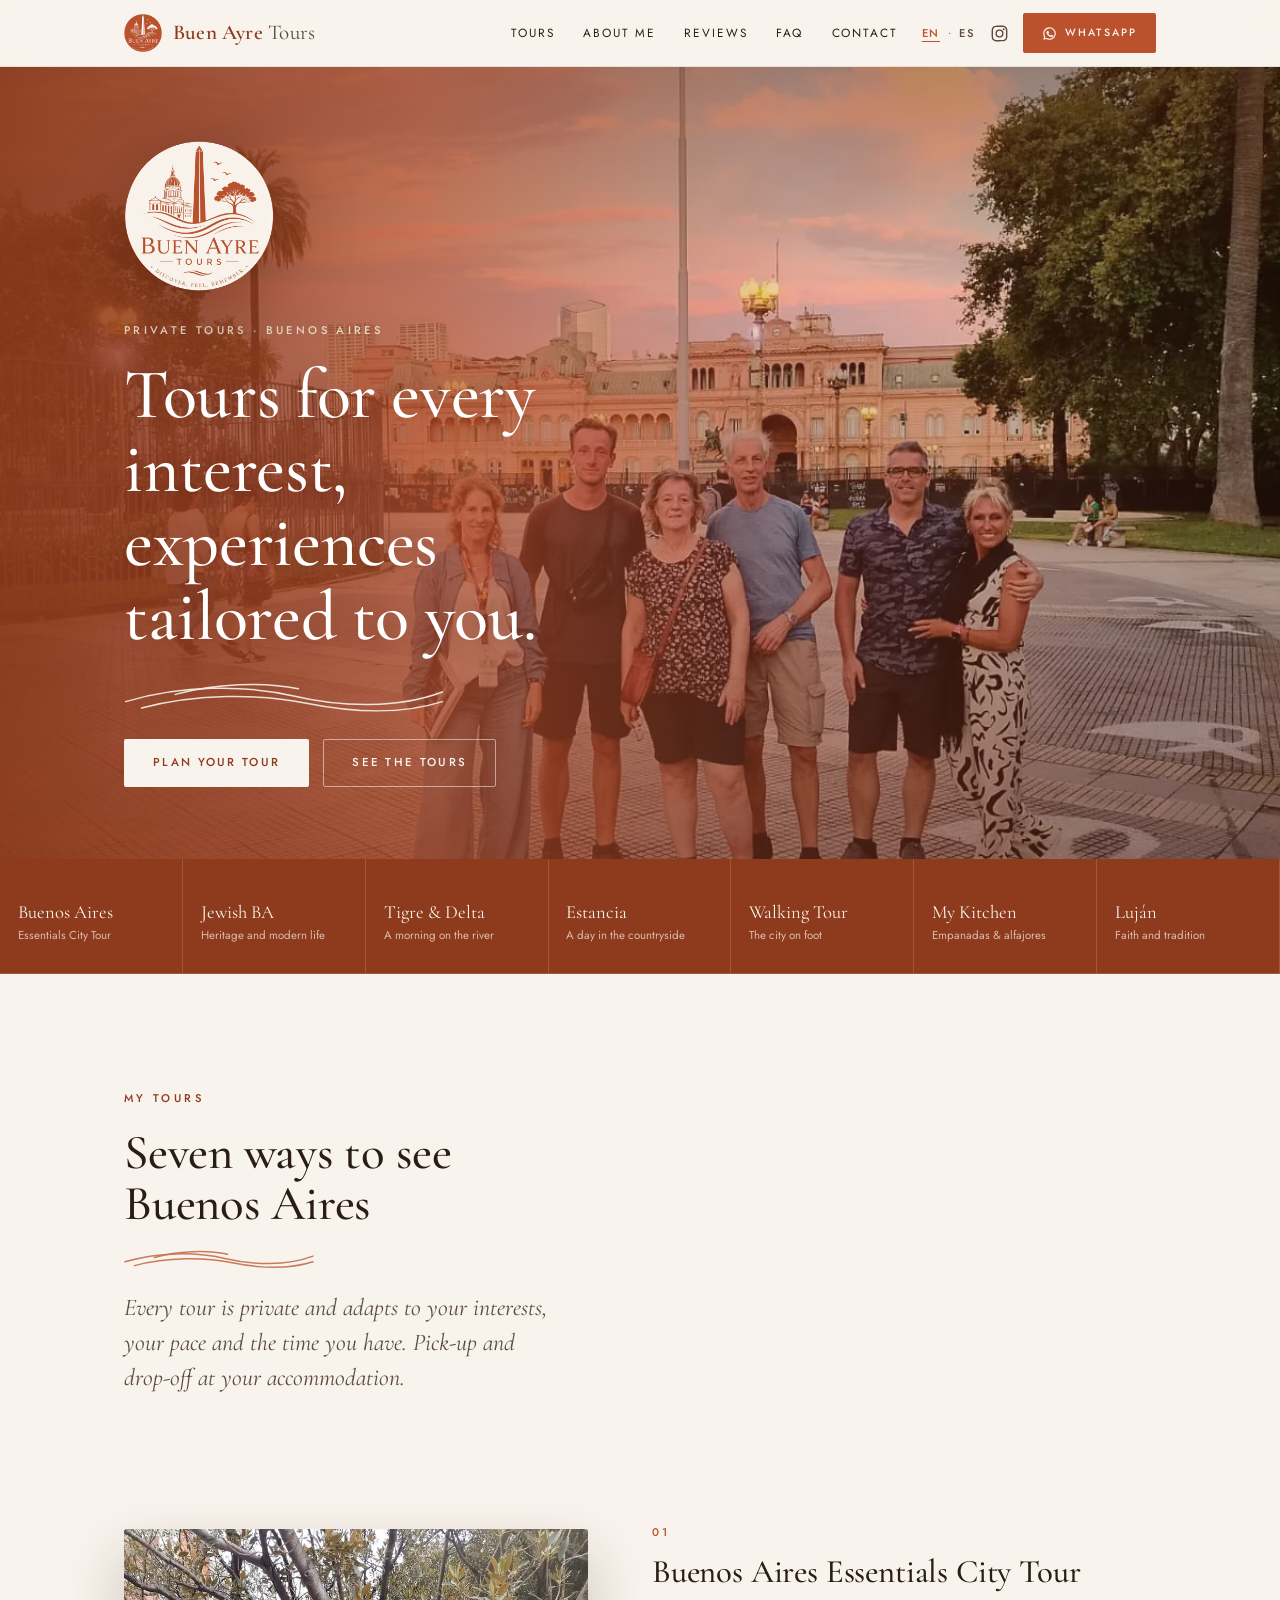
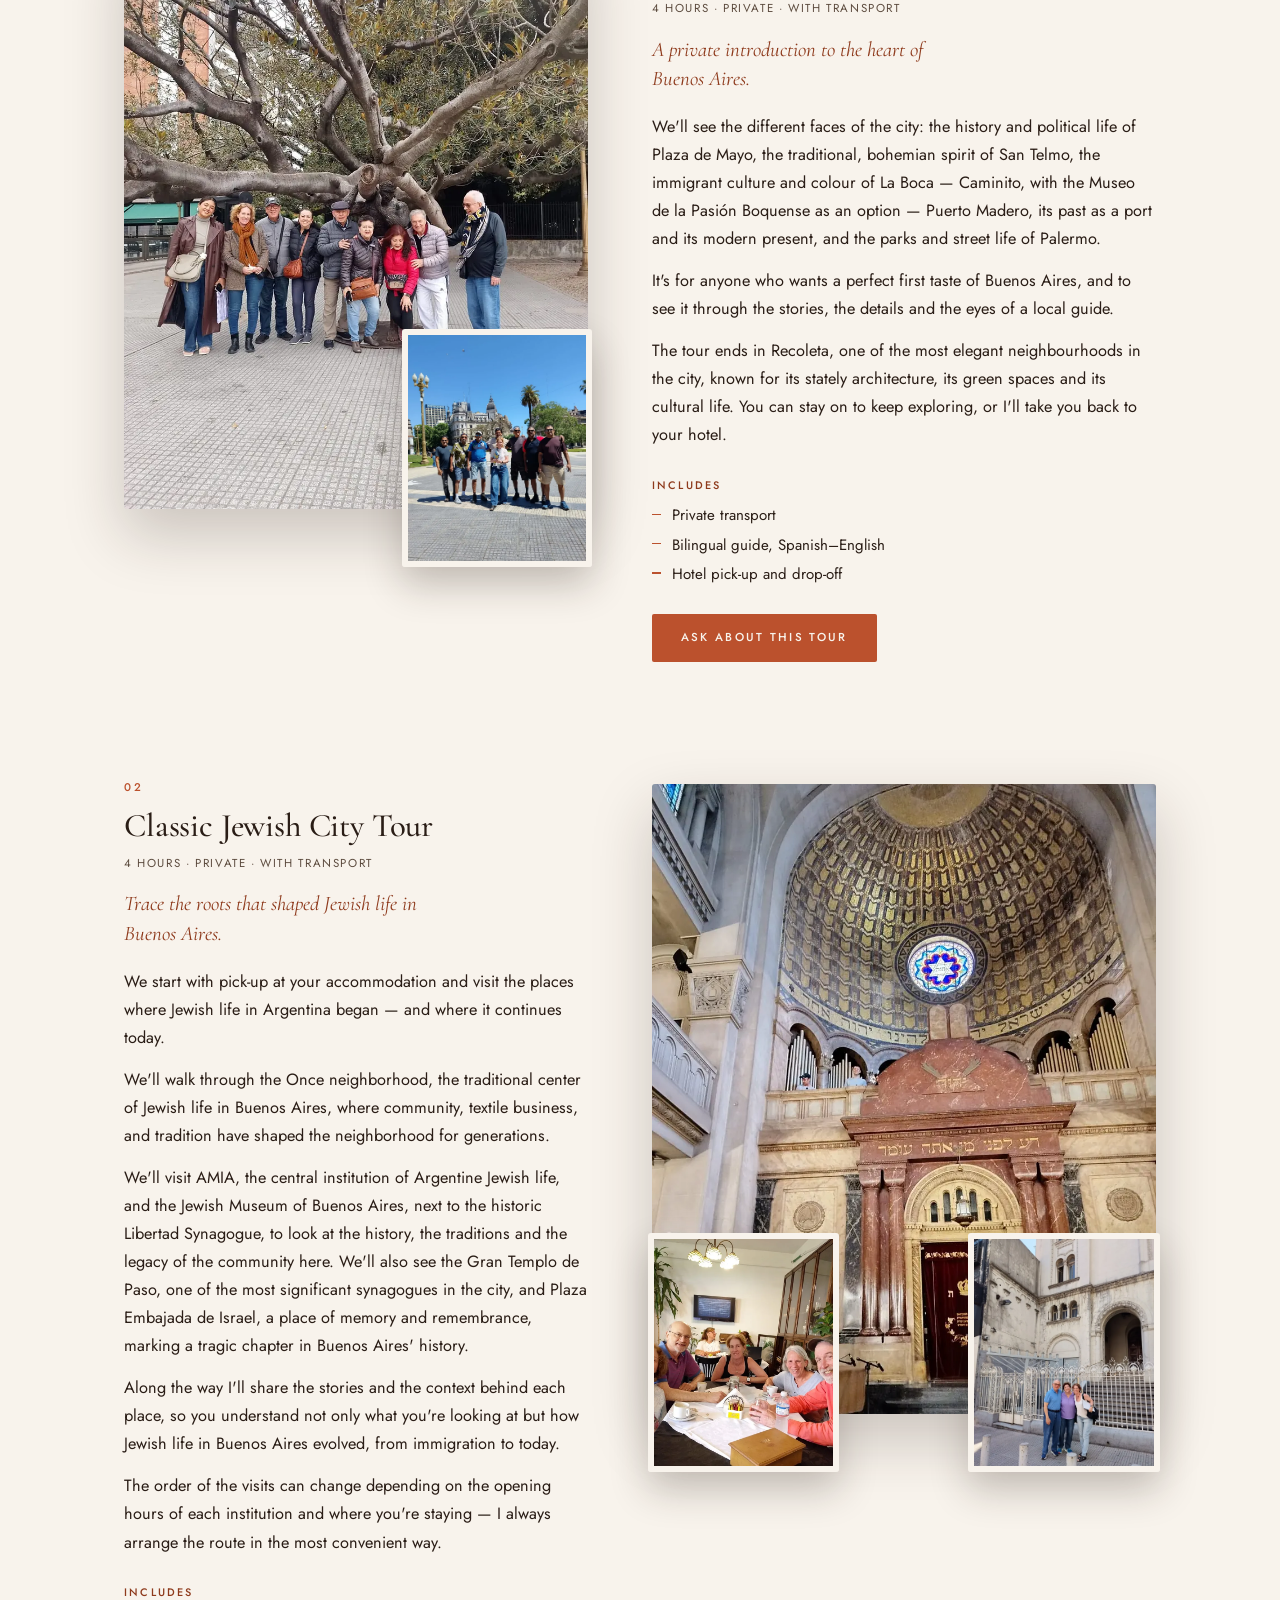
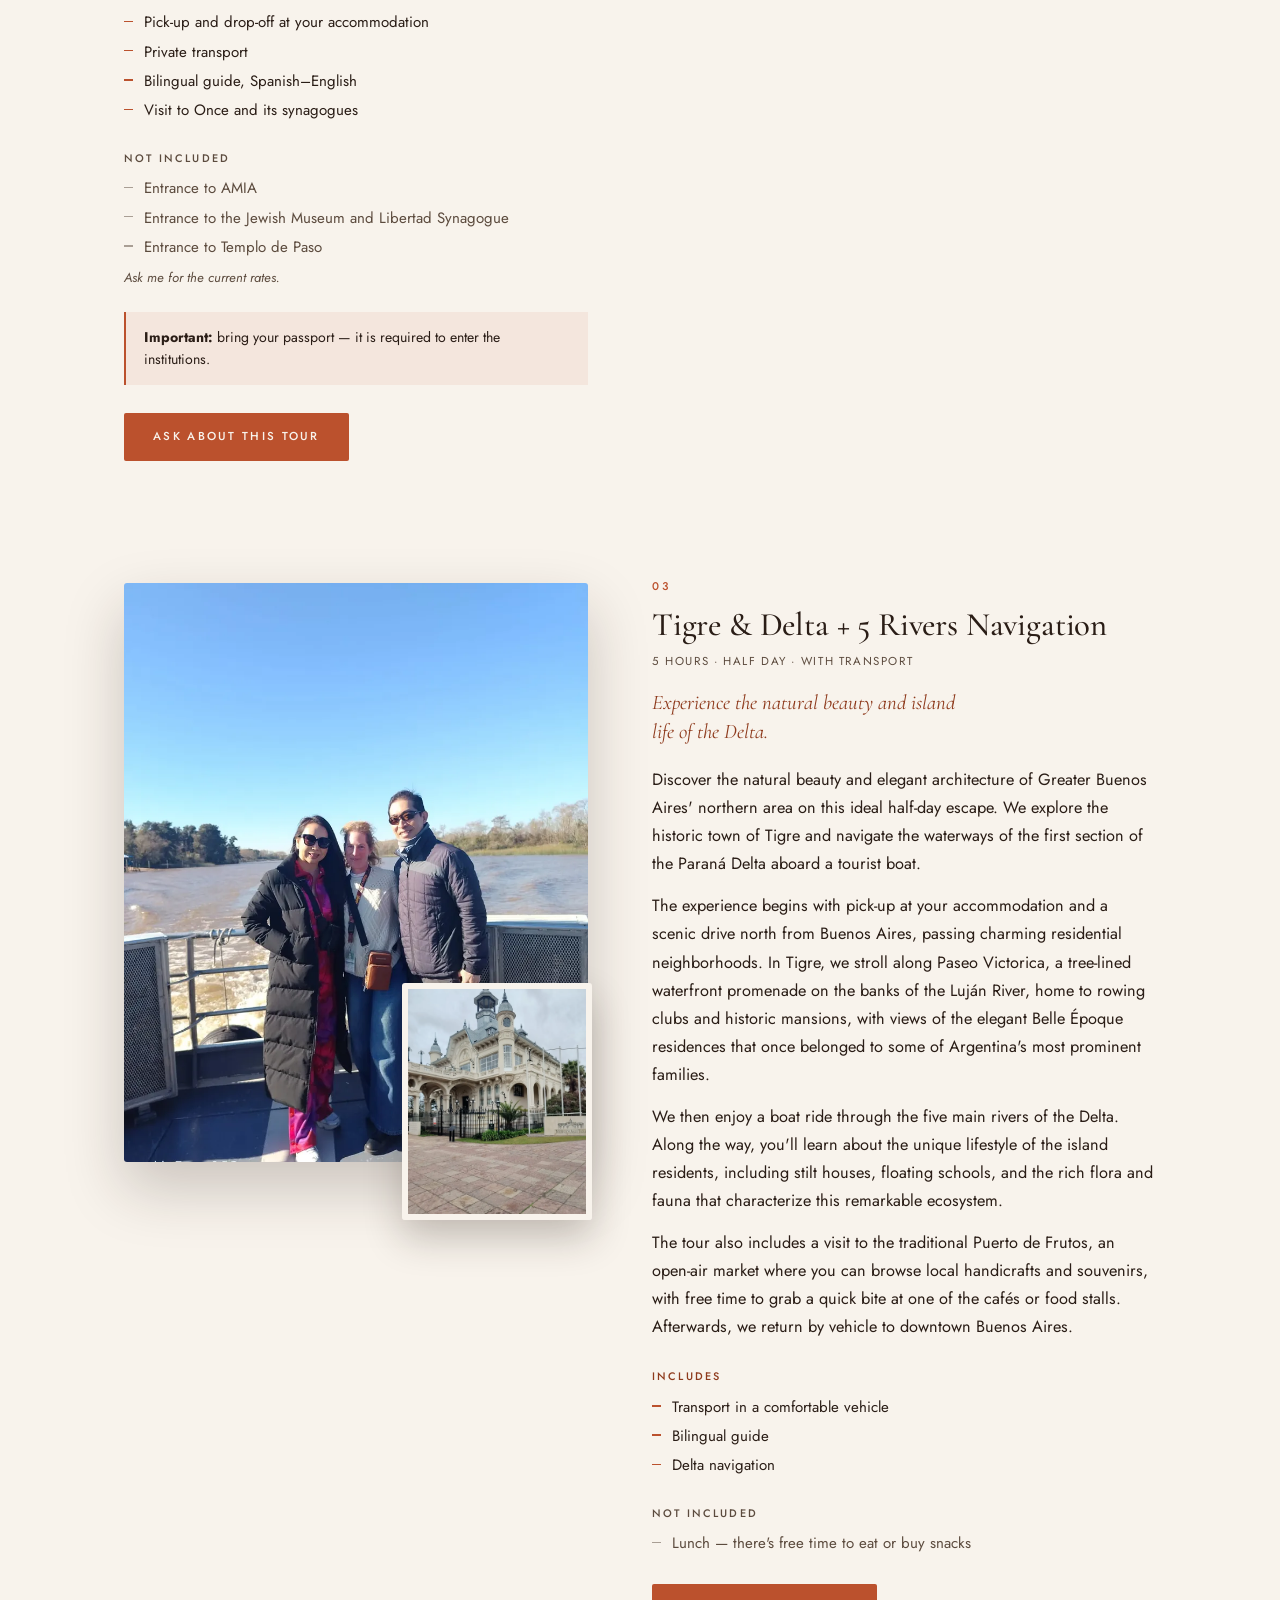
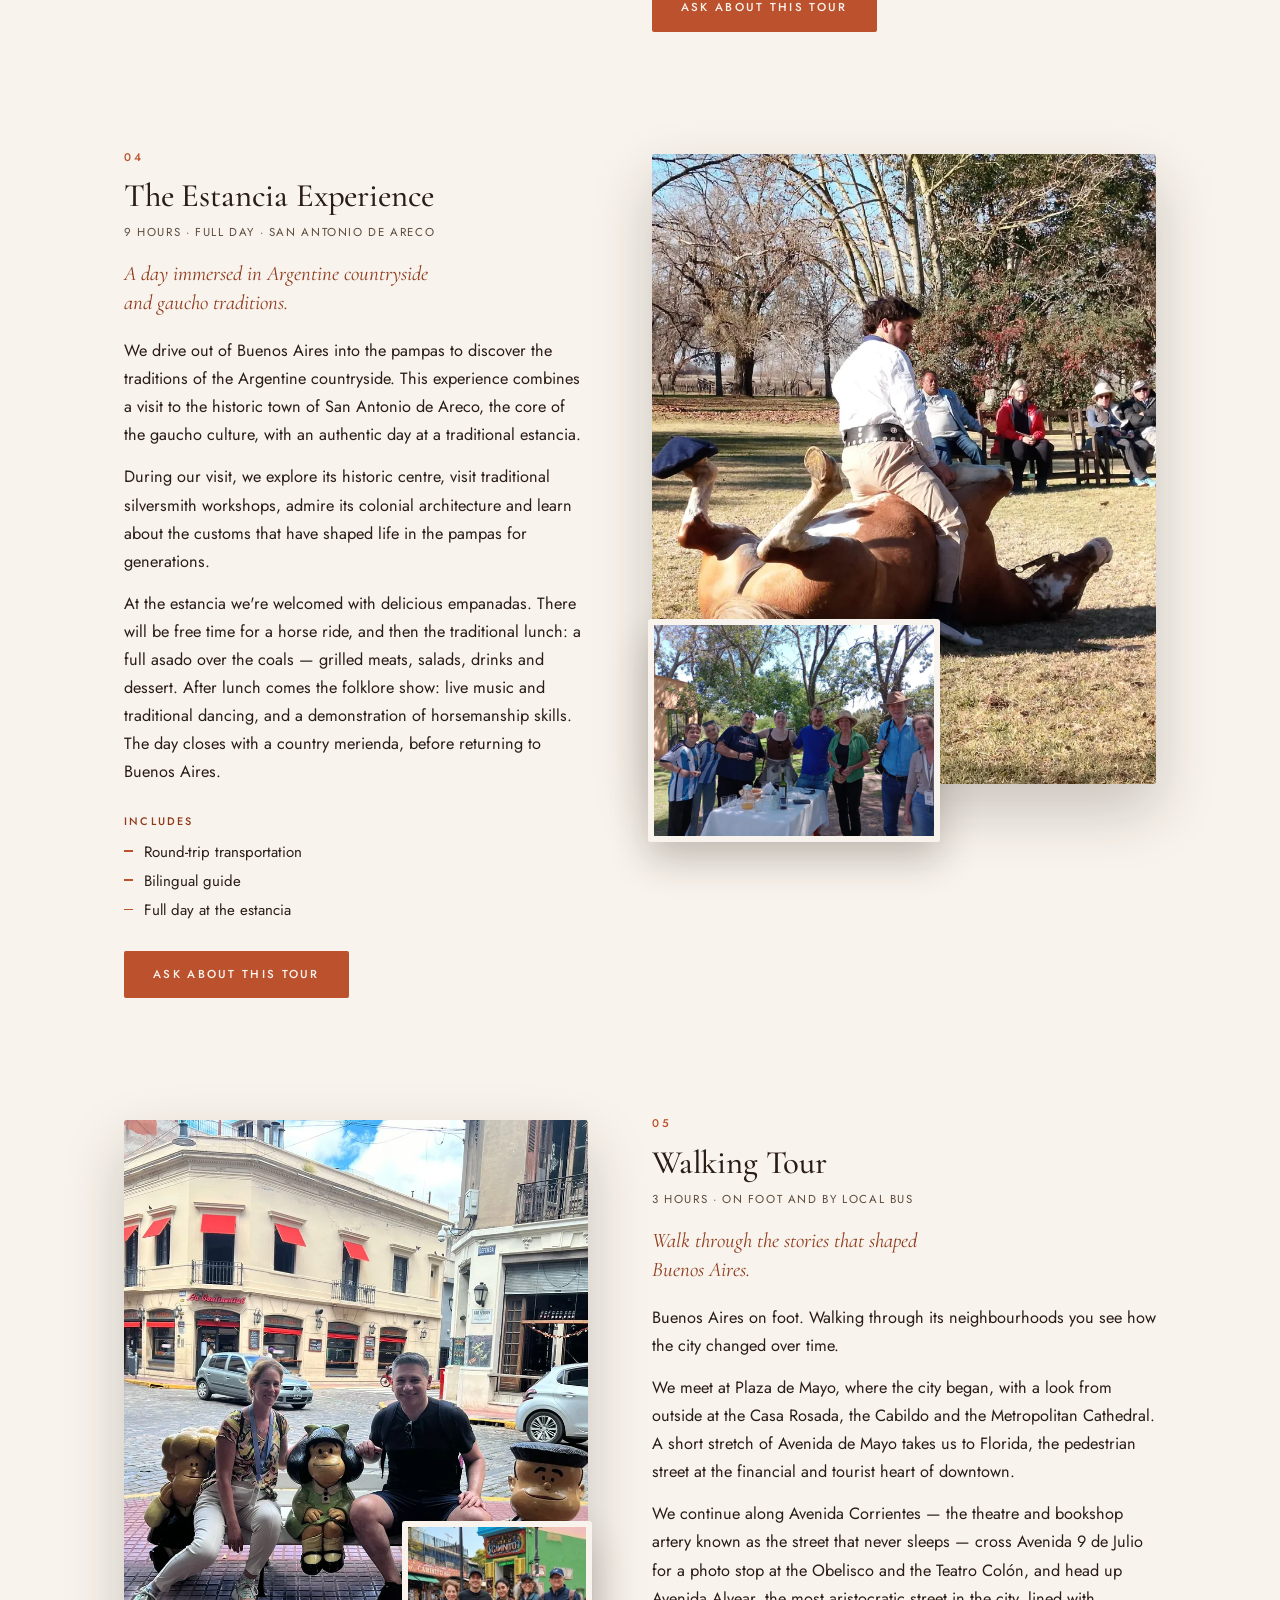
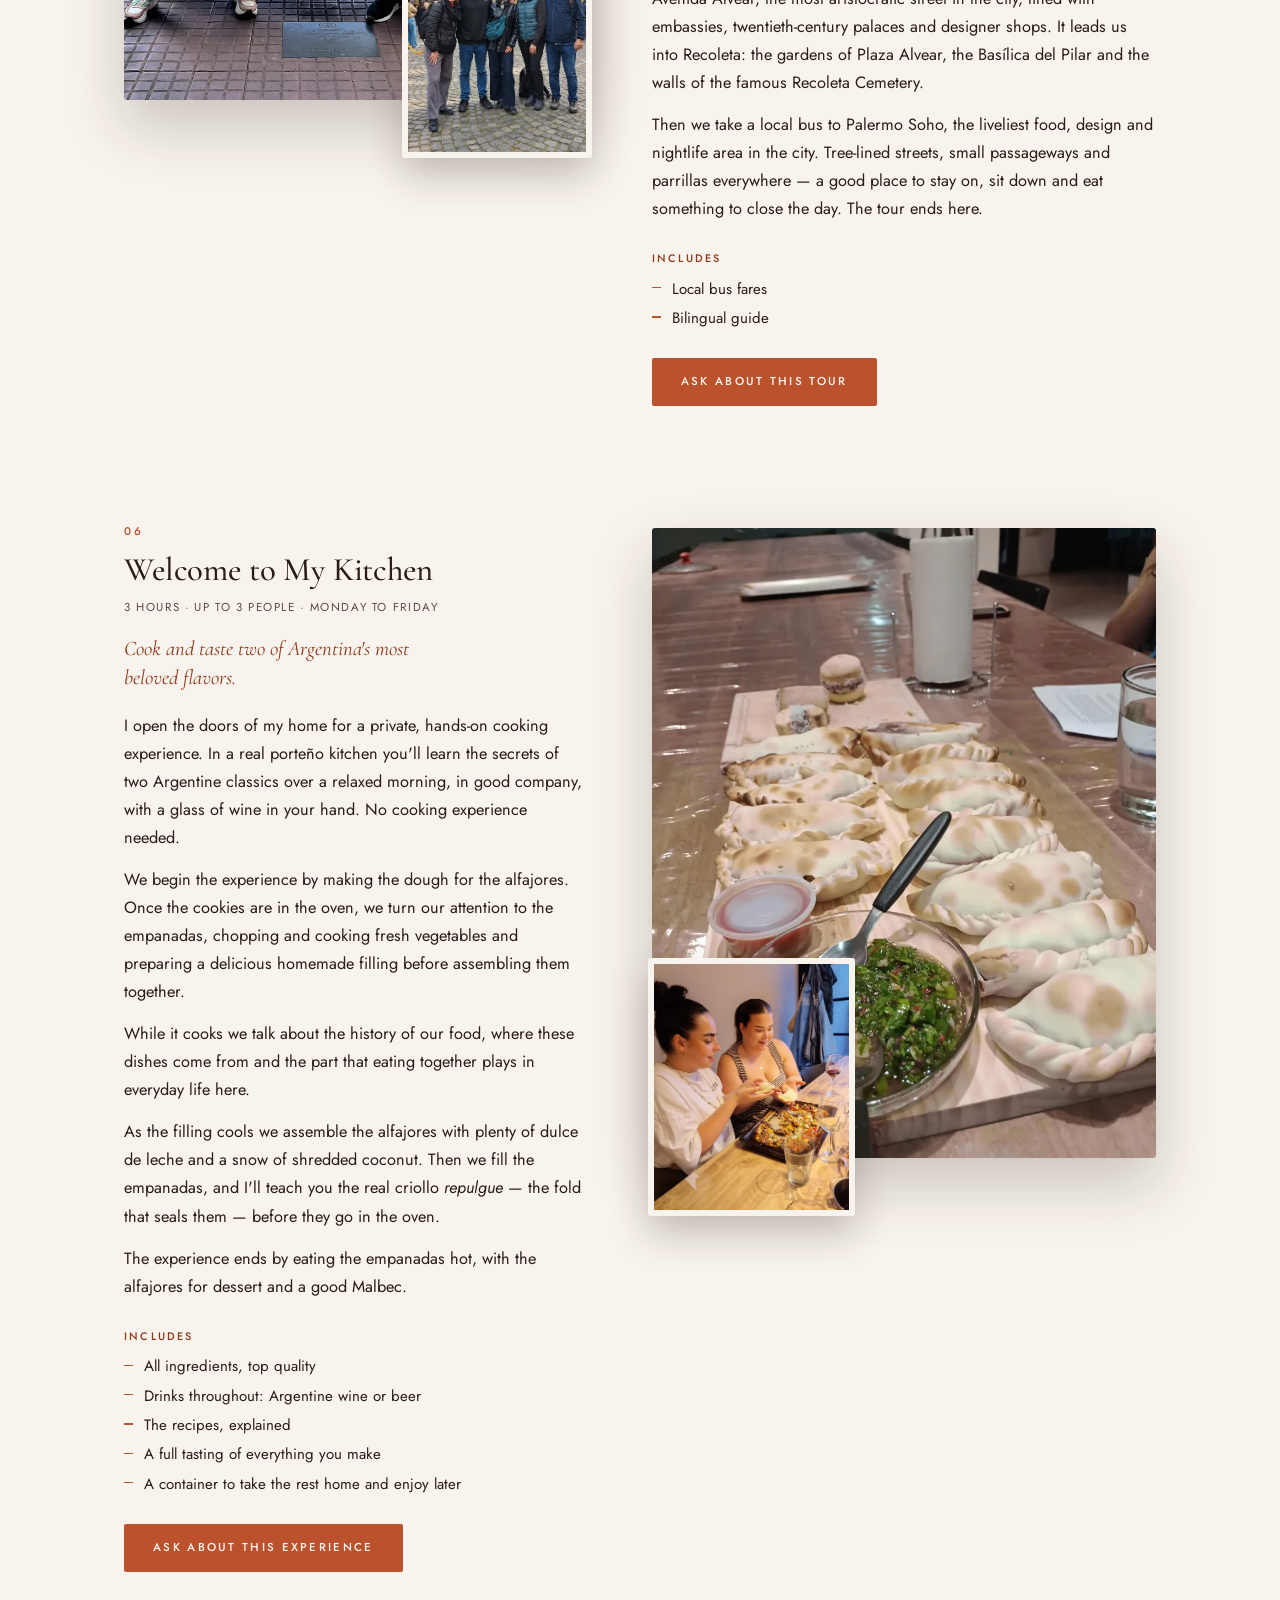
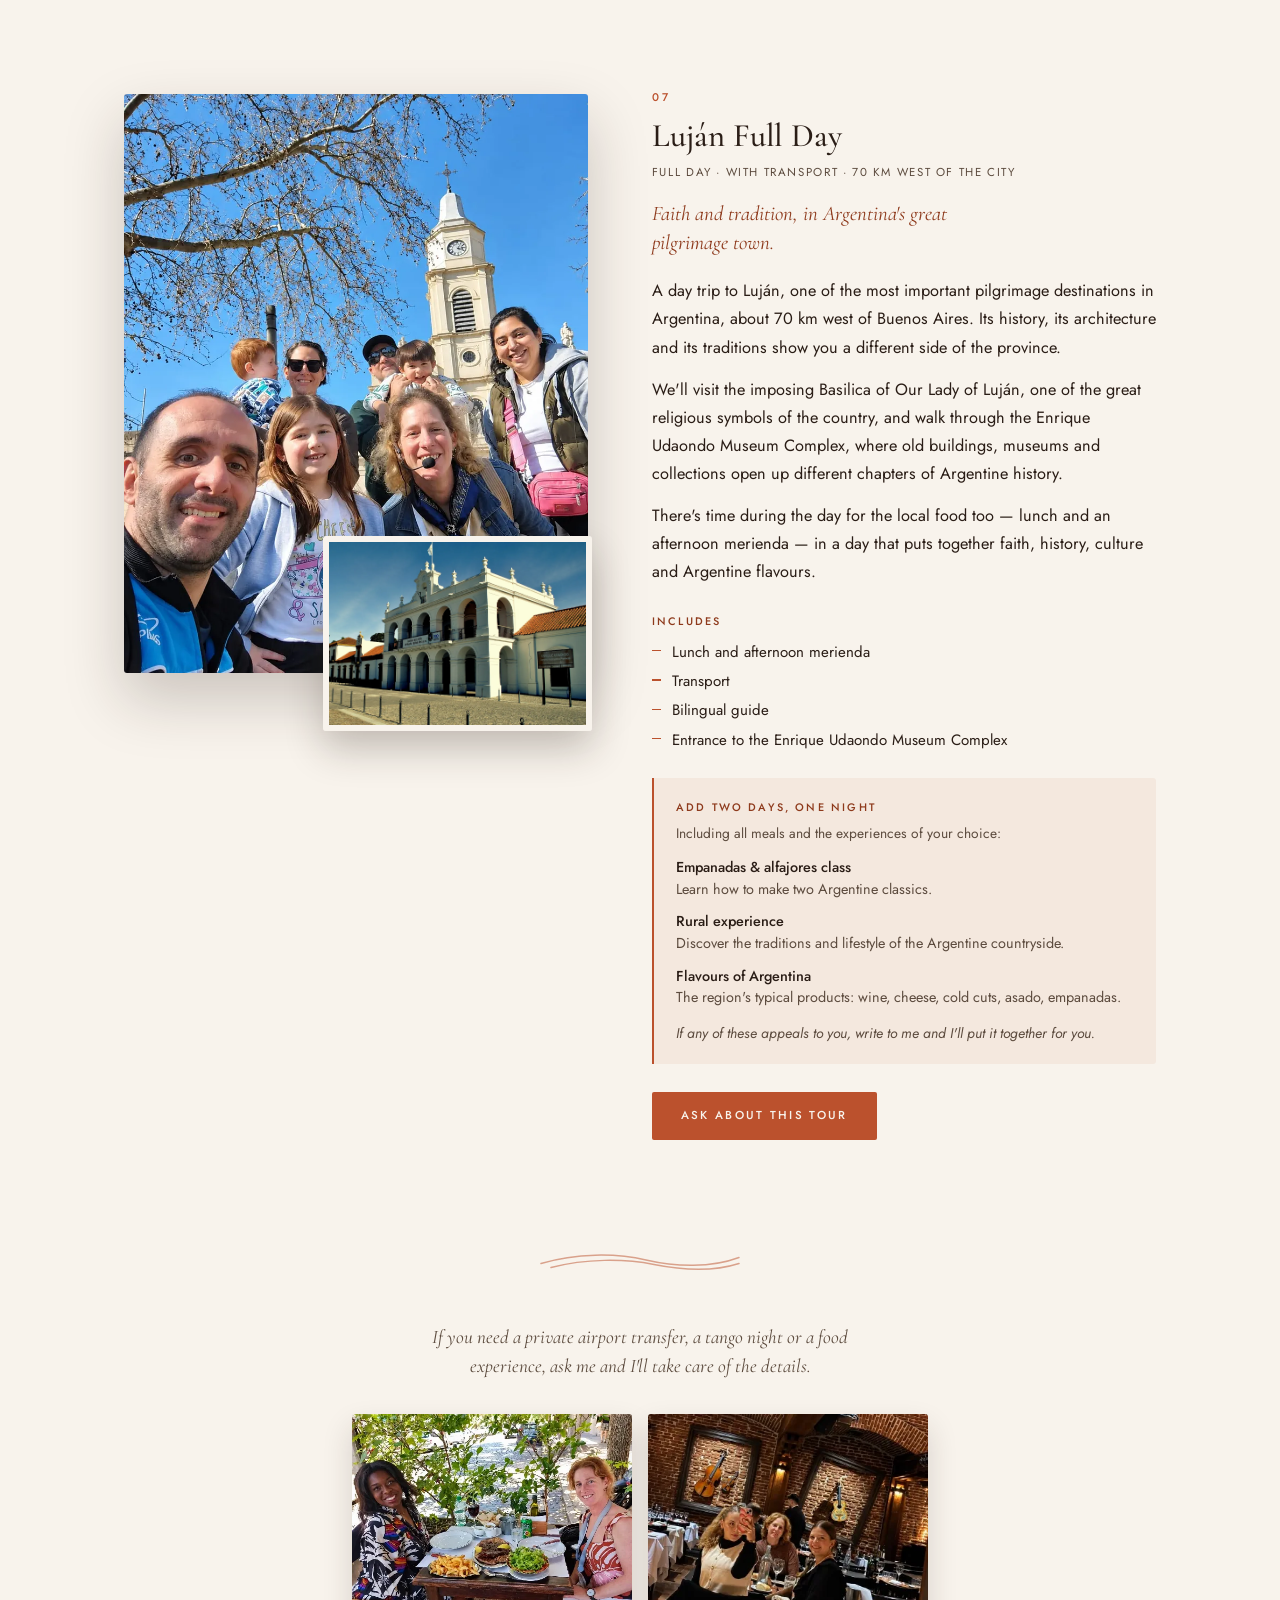
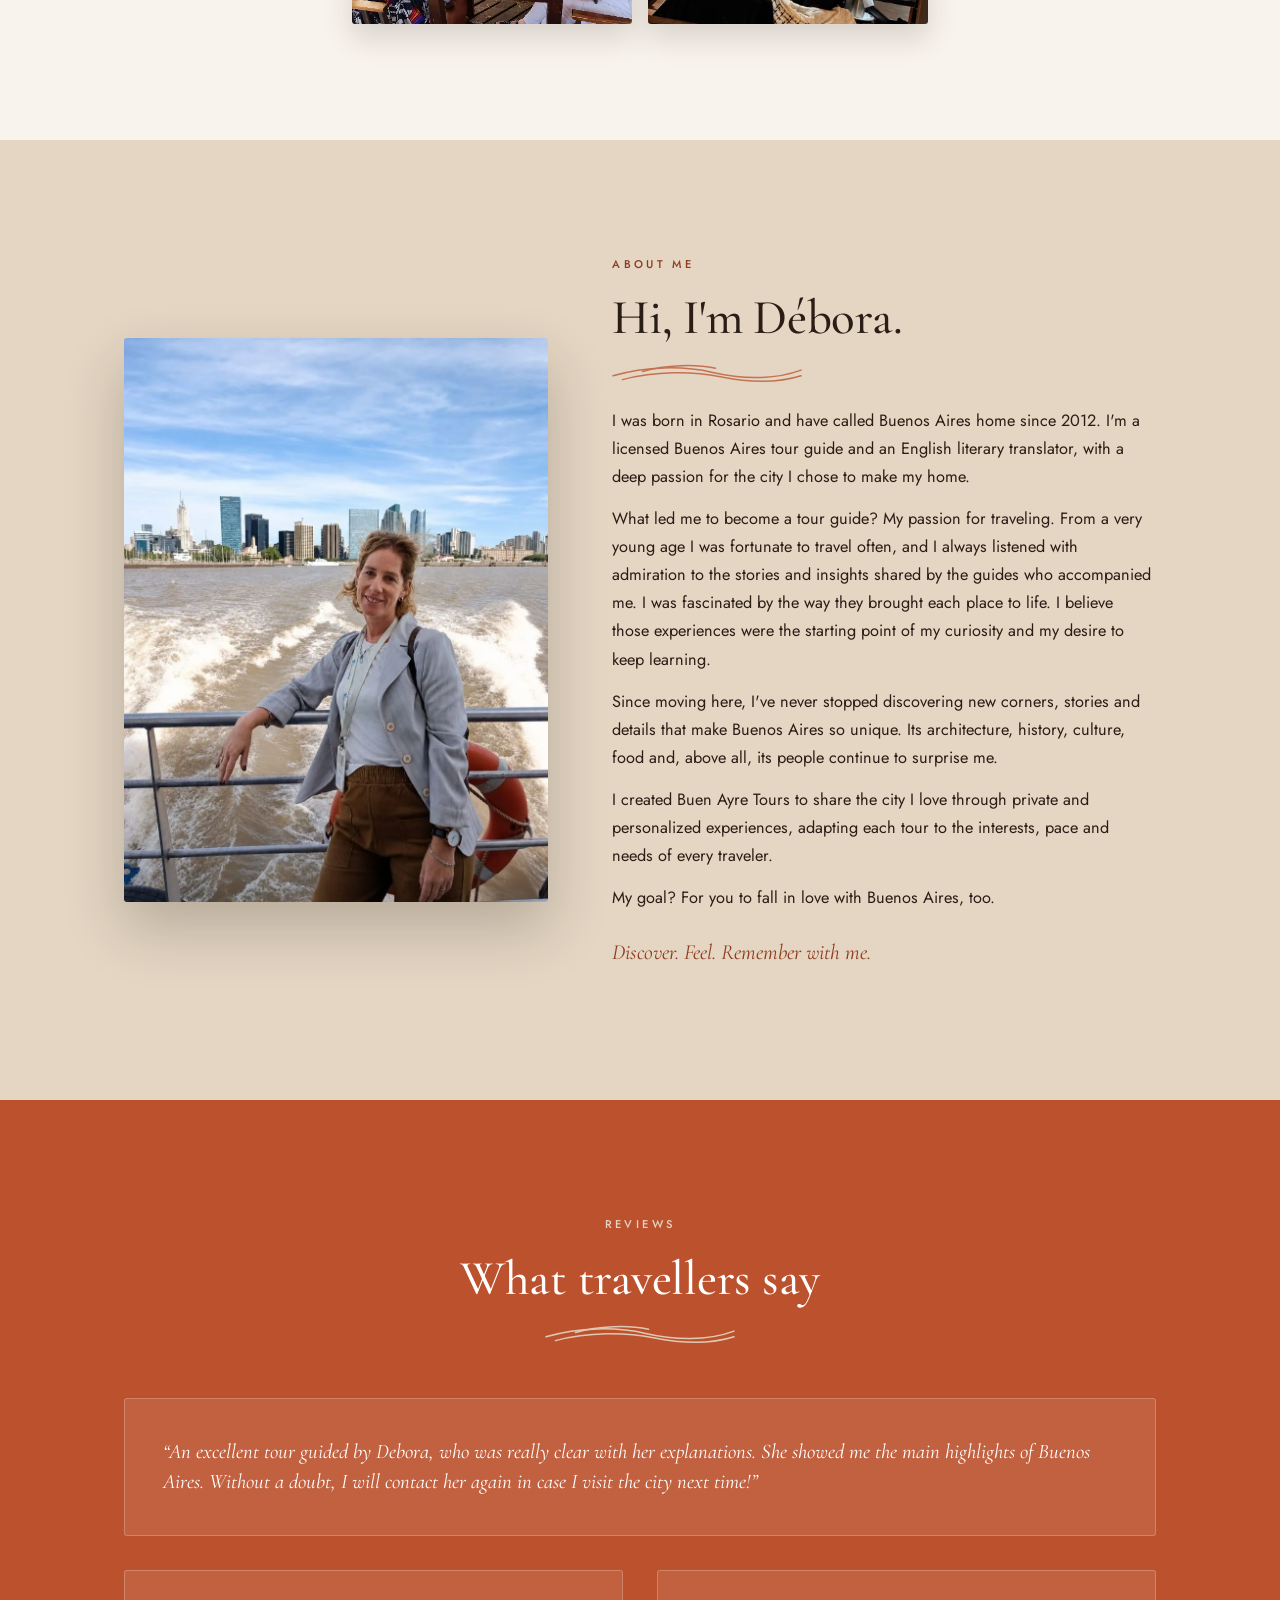
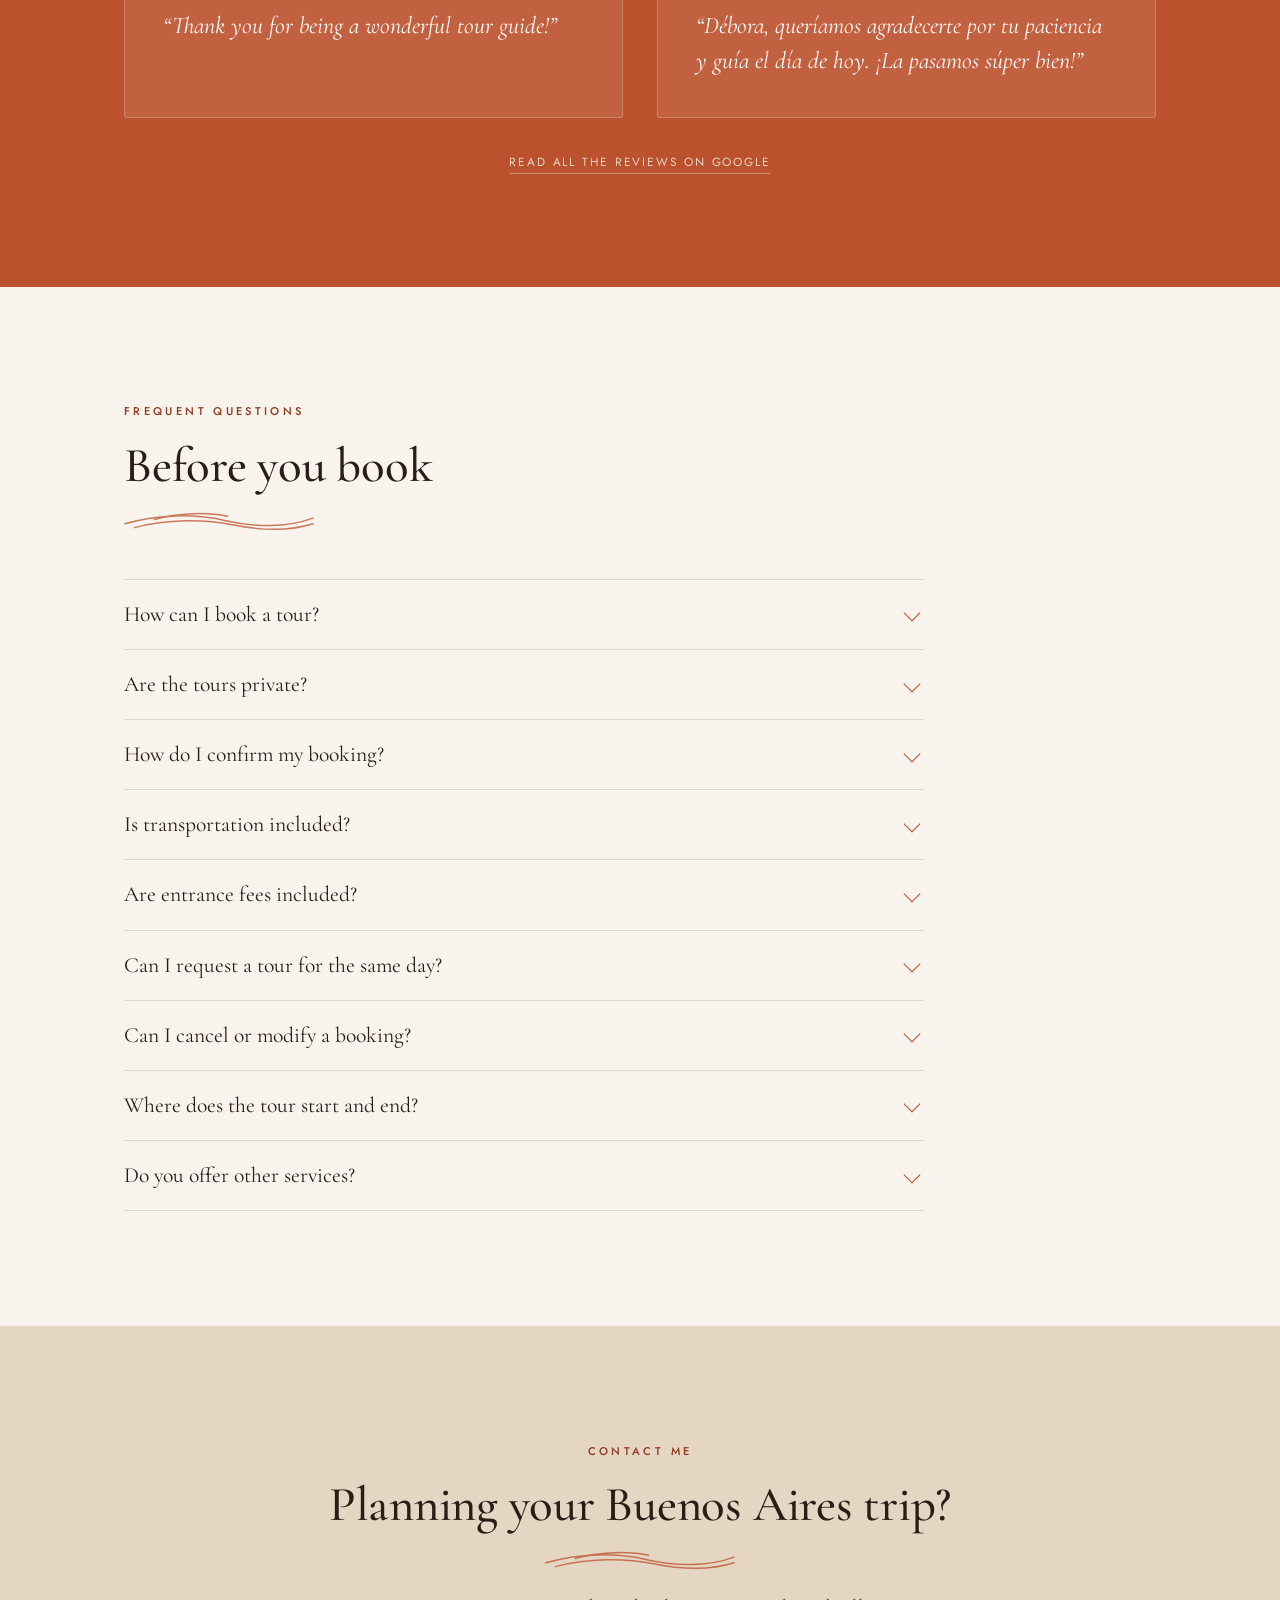
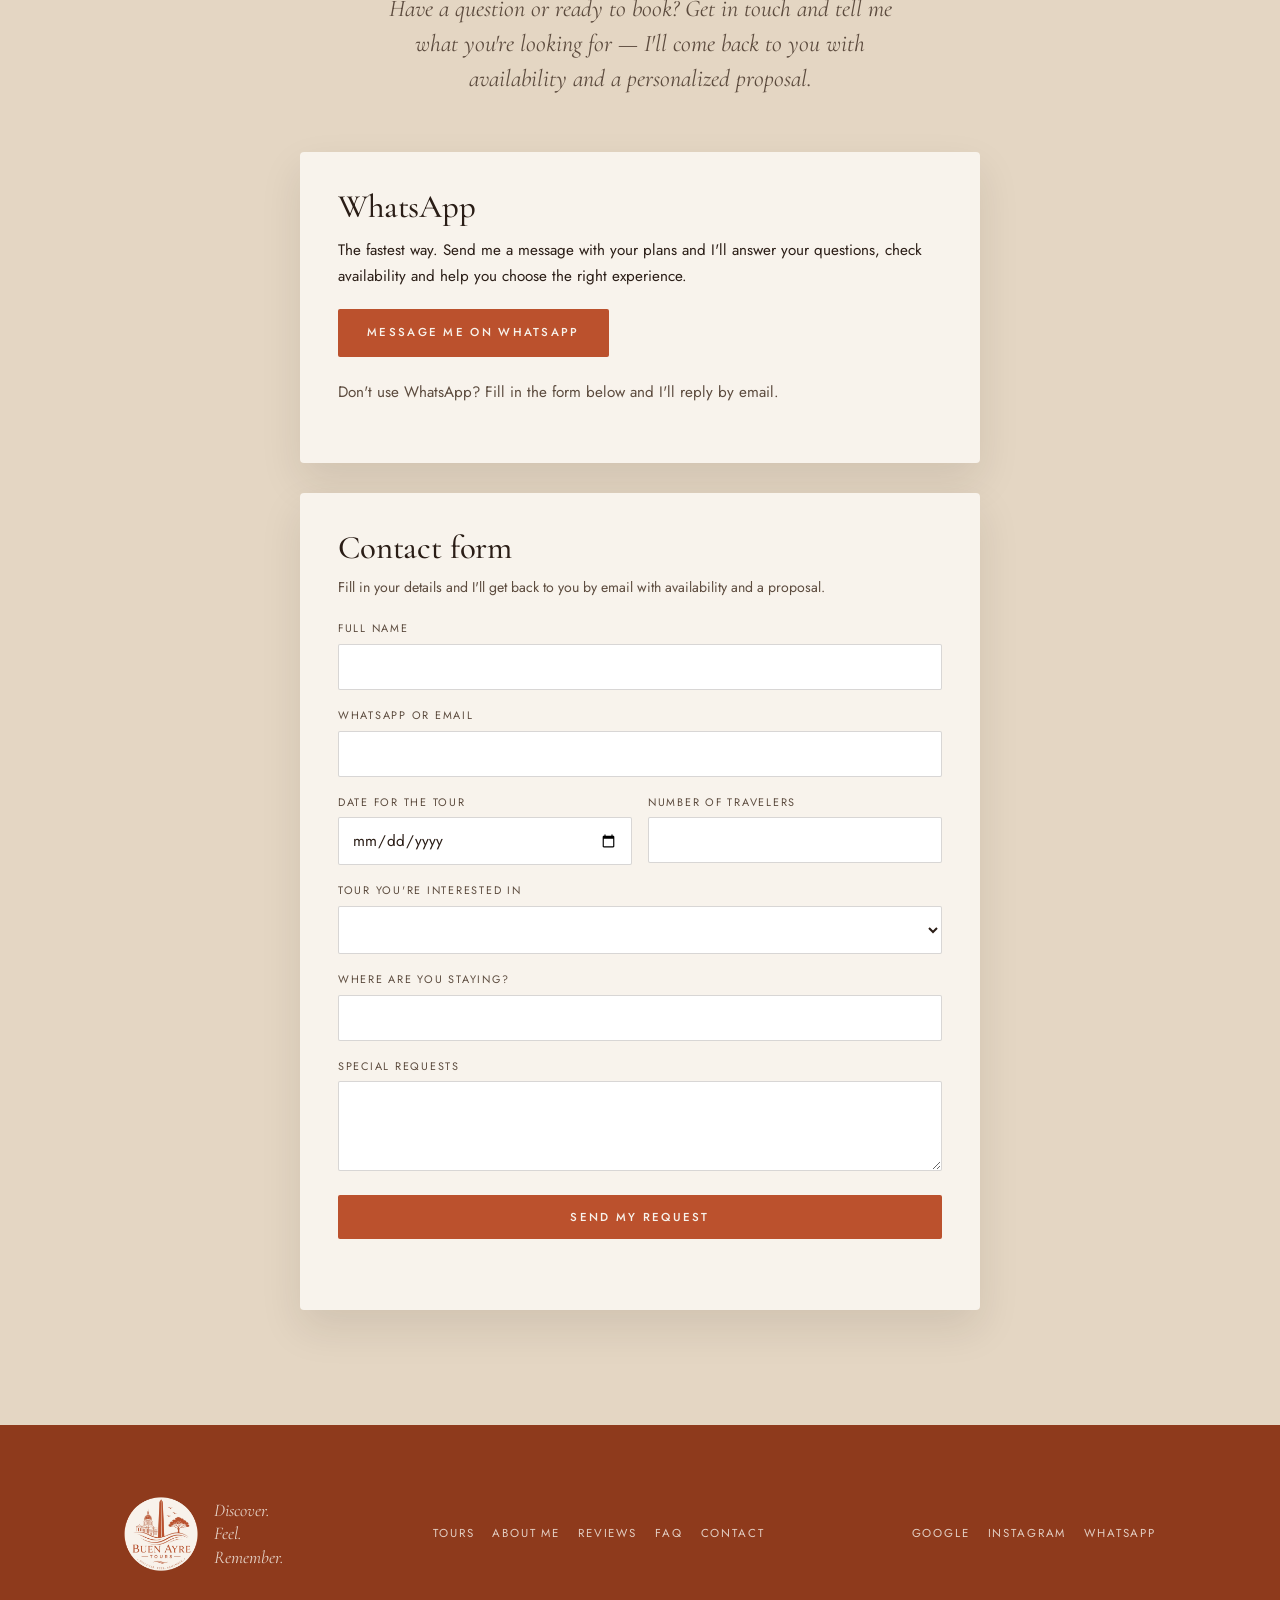
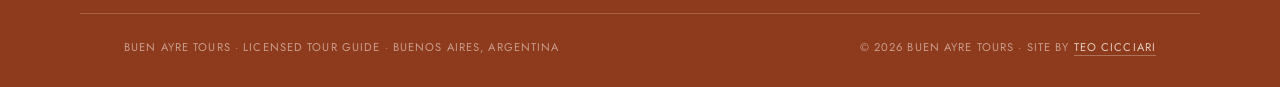
==== commit 5829405b: "Ajustes de Débora: 4 textos en Sobre mí/Walking tour + ícono de Instagram - Walking tour ES: nuevo s" ====
--- a/index.html
+++ b/index.html
@@ -49,6 +49,9 @@
         <span aria-hidden="true">·</span>
         <button type="button" data-set-lang="es" aria-pressed="false">ES</button>
       </div>
+      <a class="icono-ig" href="https://www.instagram.com/buenayretours/" target="_blank" rel="noopener" aria-label="Instagram">
+        <svg viewBox="0 0 24 24" aria-hidden="true" width="19" height="19"><path fill="currentColor" d="M12 2c-2.7 0-3.05.01-4.12.06-1.06.05-1.79.22-2.43.47-.66.26-1.22.6-1.77 1.16-.56.55-.9 1.11-1.16 1.77-.25.64-.42 1.37-.47 2.43C2 8.95 2 9.3 2 12s.01 3.05.06 4.12c.05 1.06.22 1.79.47 2.43.26.66.6 1.22 1.16 1.77.55.56 1.11.9 1.77 1.16.64.25 1.37.42 2.43.47C8.95 22 9.3 22 12 22s3.05-.01 4.12-.06c1.06-.05 1.79-.22 2.43-.47.66-.26 1.22-.6 1.77-1.16.56-.55.9-1.11 1.16-1.77.25-.64.42-1.37.47-2.43.05-1.07.06-1.42.06-4.12s-.01-3.05-.06-4.12c-.05-1.06-.22-1.79-.47-2.43a4.9 4.9 0 0 0-1.16-1.77 4.9 4.9 0 0 0-1.77-1.16c-.64-.25-1.37-.42-2.43-.47C15.05 2.01 14.7 2 12 2m0 1.8c2.67 0 2.99.01 4.04.06.97.04 1.5.2 1.85.34.47.18.8.4 1.15.75.35.35.57.68.75 1.15.14.36.3.88.34 1.85.05 1.05.06 1.37.06 4.04s-.01 2.99-.06 4.04c-.04.97-.2 1.5-.34 1.85-.18.47-.4.8-.75 1.15-.35.35-.68.57-1.15.75-.36.14-.88.3-1.85.34-1.05.05-1.37.06-4.04.06s-2.99-.01-4.04-.06c-.97-.04-1.5-.2-1.85-.34a3.1 3.1 0 0 1-1.15-.75 3.1 3.1 0 0 1-.75-1.15c-.14-.36-.3-.88-.34-1.85C3.81 14.99 3.8 14.67 3.8 12s.01-2.99.06-4.04c.04-.97.2-1.5.34-1.85.18-.47.4-.8.75-1.15.35-.35.68-.57 1.15-.75.36-.14.88-.3 1.85-.34C9.01 3.81 9.33 3.8 12 3.8m0 3.06a5.14 5.14 0 1 0 0 10.28 5.14 5.14 0 0 0 0-10.28m0 8.48a3.34 3.34 0 1 1 0-6.68 3.34 3.34 0 0 1 0 6.68m6.54-8.68a1.2 1.2 0 1 1-2.4 0 1.2 1.2 0 0 1 2.4 0"/></svg>
+      </a>
       <a class="btn btn--wa" href="#contacto" data-wa data-wa-msg="Hi Débora! I found your website and I'd like to ask about a tour in Buenos Aires.">
         <svg viewBox="0 0 24 24" aria-hidden="true" width="15" height="15"><path fill="currentColor" d="M12 2a10 10 0 0 0-8.7 15L2 22l5.2-1.3A10 10 0 1 0 12 2m0 1.8a8.2 8.2 0 1 1-4.2 15.2l-.3-.2-3 .8.8-2.9-.2-.3A8.2 8.2 0 0 1 12 3.8m-3.3 4c-.2 0-.5 0-.7.4-.2.4-.9.9-.9 2.2s.9 2.5 1 2.7c.2.2 1.8 2.9 4.5 3.9 2.2.8 2.7.7 3.2.6.5 0 1.5-.6 1.7-1.2.2-.6.2-1.1.2-1.2l-.6-.3-1.6-.8c-.2 0-.4-.1-.6.1l-.8 1c-.2.2-.3.2-.5.1a6.6 6.6 0 0 1-3.3-2.9c-.2-.4 0-.5.2-.7l.4-.5.3-.5v-.5l-.8-1.9c-.2-.4-.4-.4-.6-.4z"/></svg>
         <span data-lang="en">WhatsApp</span><span data-lang="es">WhatsApp</span>
@@ -374,7 +377,7 @@
       <p class="tour__dur"><span data-lang="en">3 hours · on foot and by local bus</span><span data-lang="es">3 horas · a pie y en colectivo</span></p>
       <p class="tour__hook">
         <span data-lang="en">Walk through the stories that shaped Buenos Aires.</span>
-        <span data-lang="es">Conocé Buenos Aires caminando, como lo vive un local.</span>
+        <span data-lang="es">Descubrí el corazón de la City porteña.</span>
       </p>
 
       <div class="tour__cuerpo" data-lang="en">
@@ -570,10 +573,10 @@
         <p>My goal? For you to fall in love with Buenos Aires, too.</p>
       </div>
       <div data-lang="es">
-        <p>Nací en Rosario y vivo en Buenos Aires desde 2012. Soy guía de turismo matriculada y traductora literaria de inglés, con una pasión profunda por la ciudad que elegí como casa.</p>
+        <p>Nací en Rosario y vivo en Buenos Aires desde 2012. Soy guía de turismo matriculada y traductora literaria de inglés, con una pasión profunda por la ciudad que elegí como mi hogar.</p>
         <p>¿Qué me llevó a ser guía? Mi pasión por viajar. Desde muy chica tuve la suerte de viajar seguido, y siempre escuché con admiración las historias que compartían los guías que me acompañaban. Me fascinaba la manera en que hacían que cada lugar cobrara vida. Creo que ahí empezó mi curiosidad y mis ganas de seguir aprendiendo.</p>
-        <p>Desde que me mudé no dejé de descubrir rincones, historias y detalles que hacen que Buenos Aires sea única. Su arquitectura, su historia, su cultura, su comida y, sobre todo, su gente me siguen sorprendiendo.</p>
-        <p>Creé Buen Ayre Tours para compartir la ciudad que amo a través de experiencias privadas y personalizadas, adaptando cada recorrido a los intereses, el ritmo y las necesidades de cada viajero.</p>
+        <p>Desde que vivo en Buenos Aires no dejé de descubrir rincones, historias y detalles que la hacen única. Su arquitectura, su historia, su cultura, su comida y, sobre todo, su gente me siguen sorprendiendo.</p>
+        <p>Buen Ayre Tours surge de mi pasión por Buenos Aires y de las ganas de compartirla a través de experiencias privadas y personalizadas, adaptando cada recorrido a los intereses, el ritmo y las necesidades de cada viajero.</p>
         <p>¿Mi objetivo? Que vos también te enamores de Buenos Aires.</p>
       </div>
 
--- a/css/sitio.css
+++ b/css/sitio.css
@@ -133,6 +133,8 @@
 }
 .idioma button[aria-pressed="true"]{color:var(--terracota);text-decoration:underline;text-underline-offset:4px}
 .idioma button:hover{color:var(--terracota-profundo)}
+.icono-ig{display:flex;color:var(--tinta-suave);transition:color .2s;flex-shrink:0}
+.icono-ig:hover,.icono-ig:focus-visible{color:var(--terracota-profundo)}
 .btn--wa{background:var(--terracota);color:var(--papel);padding:10px 18px;font-size:.66rem}
 .btn--wa:hover,.btn--wa:focus-visible{background:var(--terracota-profundo)}
 
@@ -454,6 +456,8 @@
 .rv.in{opacity:1;transform:none}
 
 /* ═══════════ RESPONSIVE ═══════════ */
+/* franja angosta antes del menú móvil: el ícono de Instagram sumado le
+   quita el margen justo que tenía "Sobre mí" para no partirse en dos líneas */
 @media (max-width:1220px){
   .indice{grid-template-columns:repeat(4,1fr)}
 }
@@ -462,7 +466,10 @@
   .indice{grid-template-columns:repeat(3,1fr)}
 }
 
-@media (max-width:860px){
+/* el nav de texto completo se corta antes que el layout del contenido: con
+   el ícono de Instagram sumado, "Sobre mí" no tenía margen entre 860 y 1010px
+   sin partirse en dos líneas o apretujar el resto */
+@media (max-width:1010px){
   .menu{
     position:fixed;inset:var(--barra-h) 0 auto 0;
     flex-direction:column;gap:0;margin:0;
@@ -478,7 +485,9 @@
   .hamb{display:flex}
   .btn--wa span{display:none}
   .btn--wa{padding:10px 12px}
-
+}
+
+@media (max-width:860px){
   .tour,.sobre{grid-template-columns:1fr}
   .tour--inv .tour__fotos{order:0}
   .tour--inv .tour__txt{order:0}
